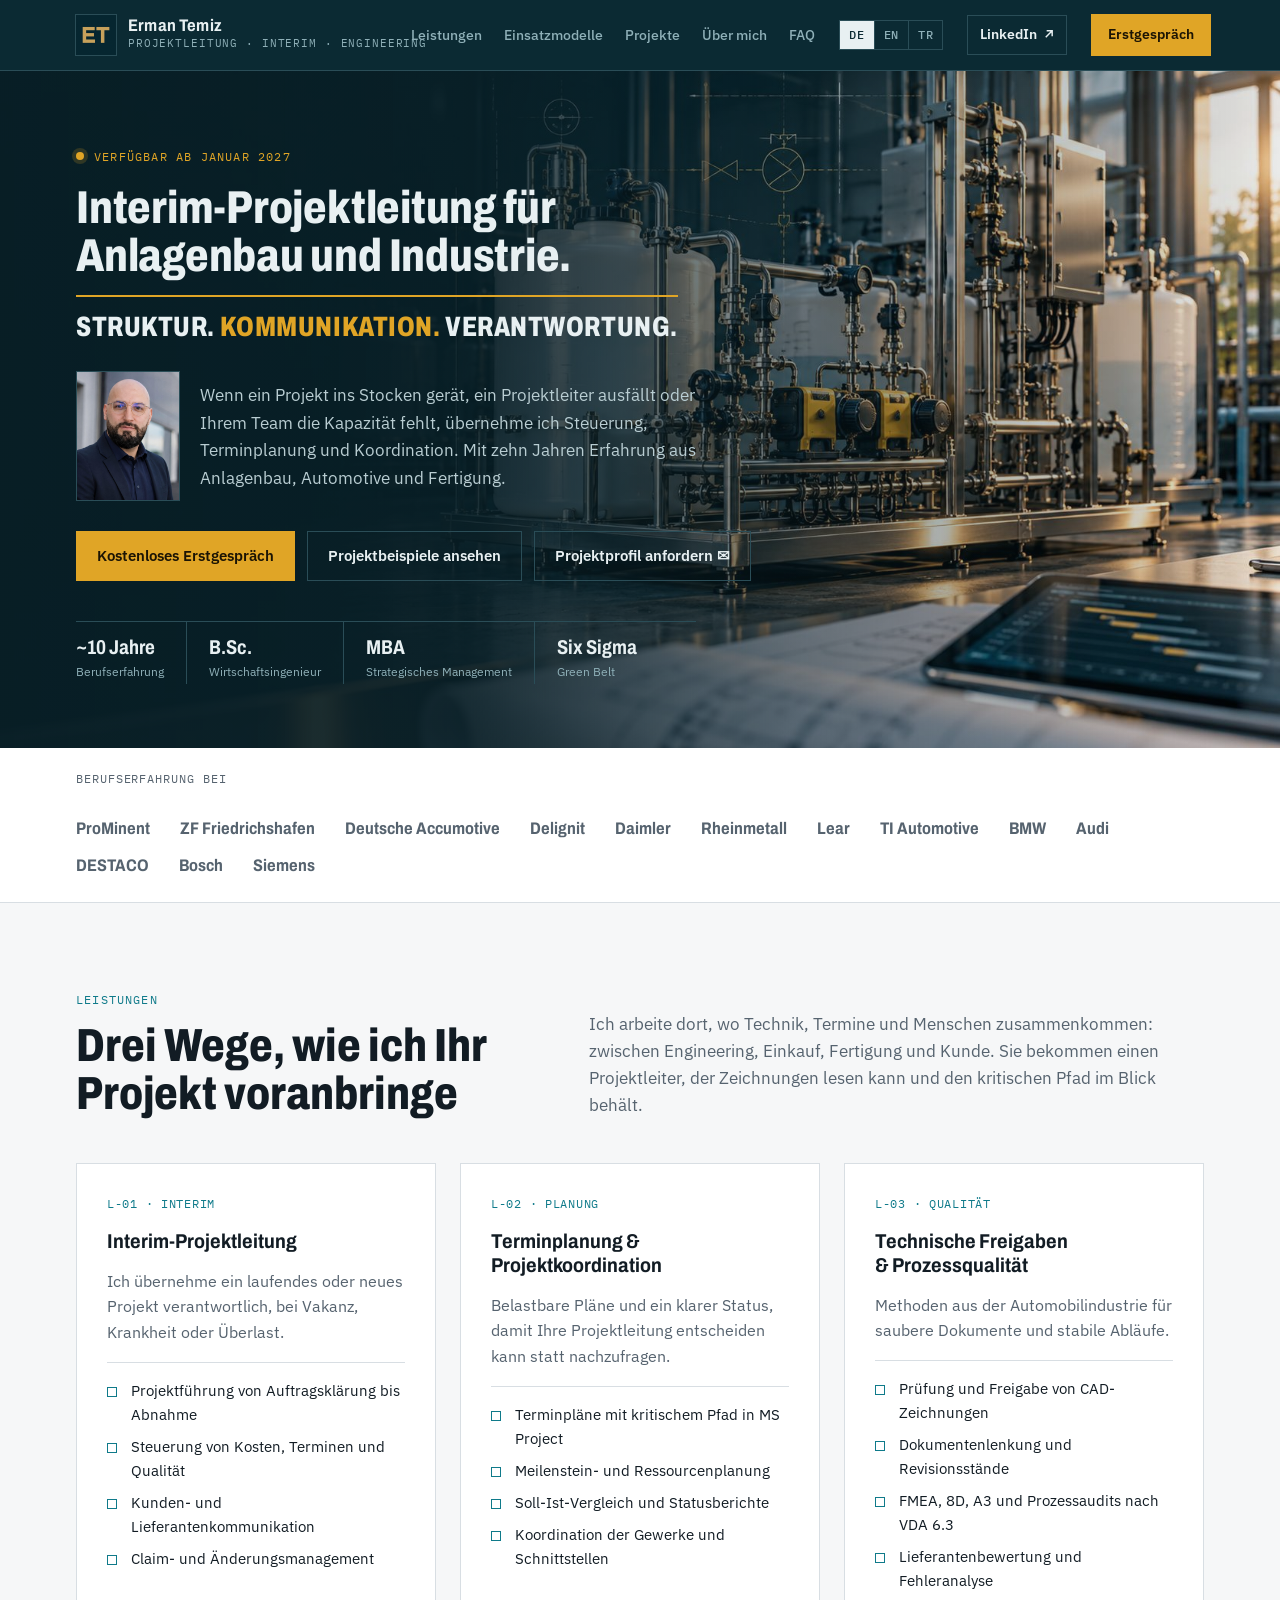
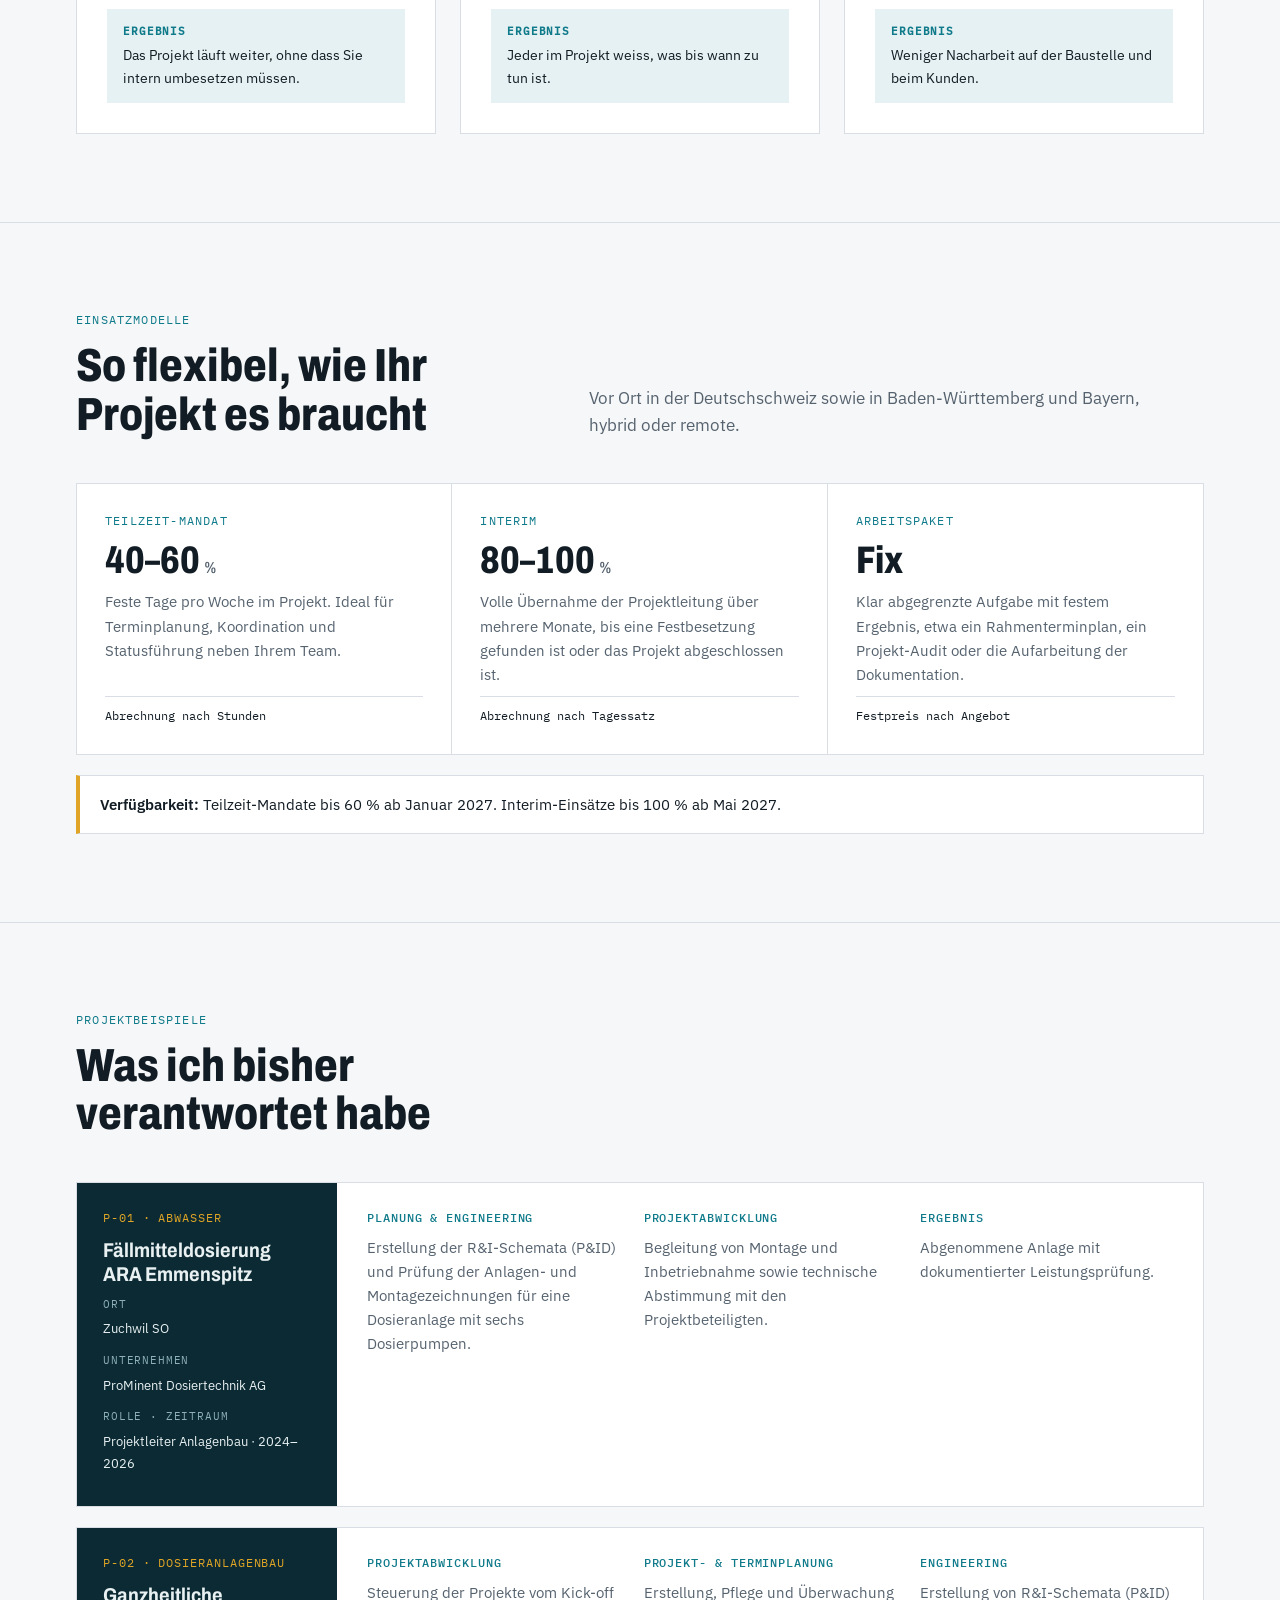
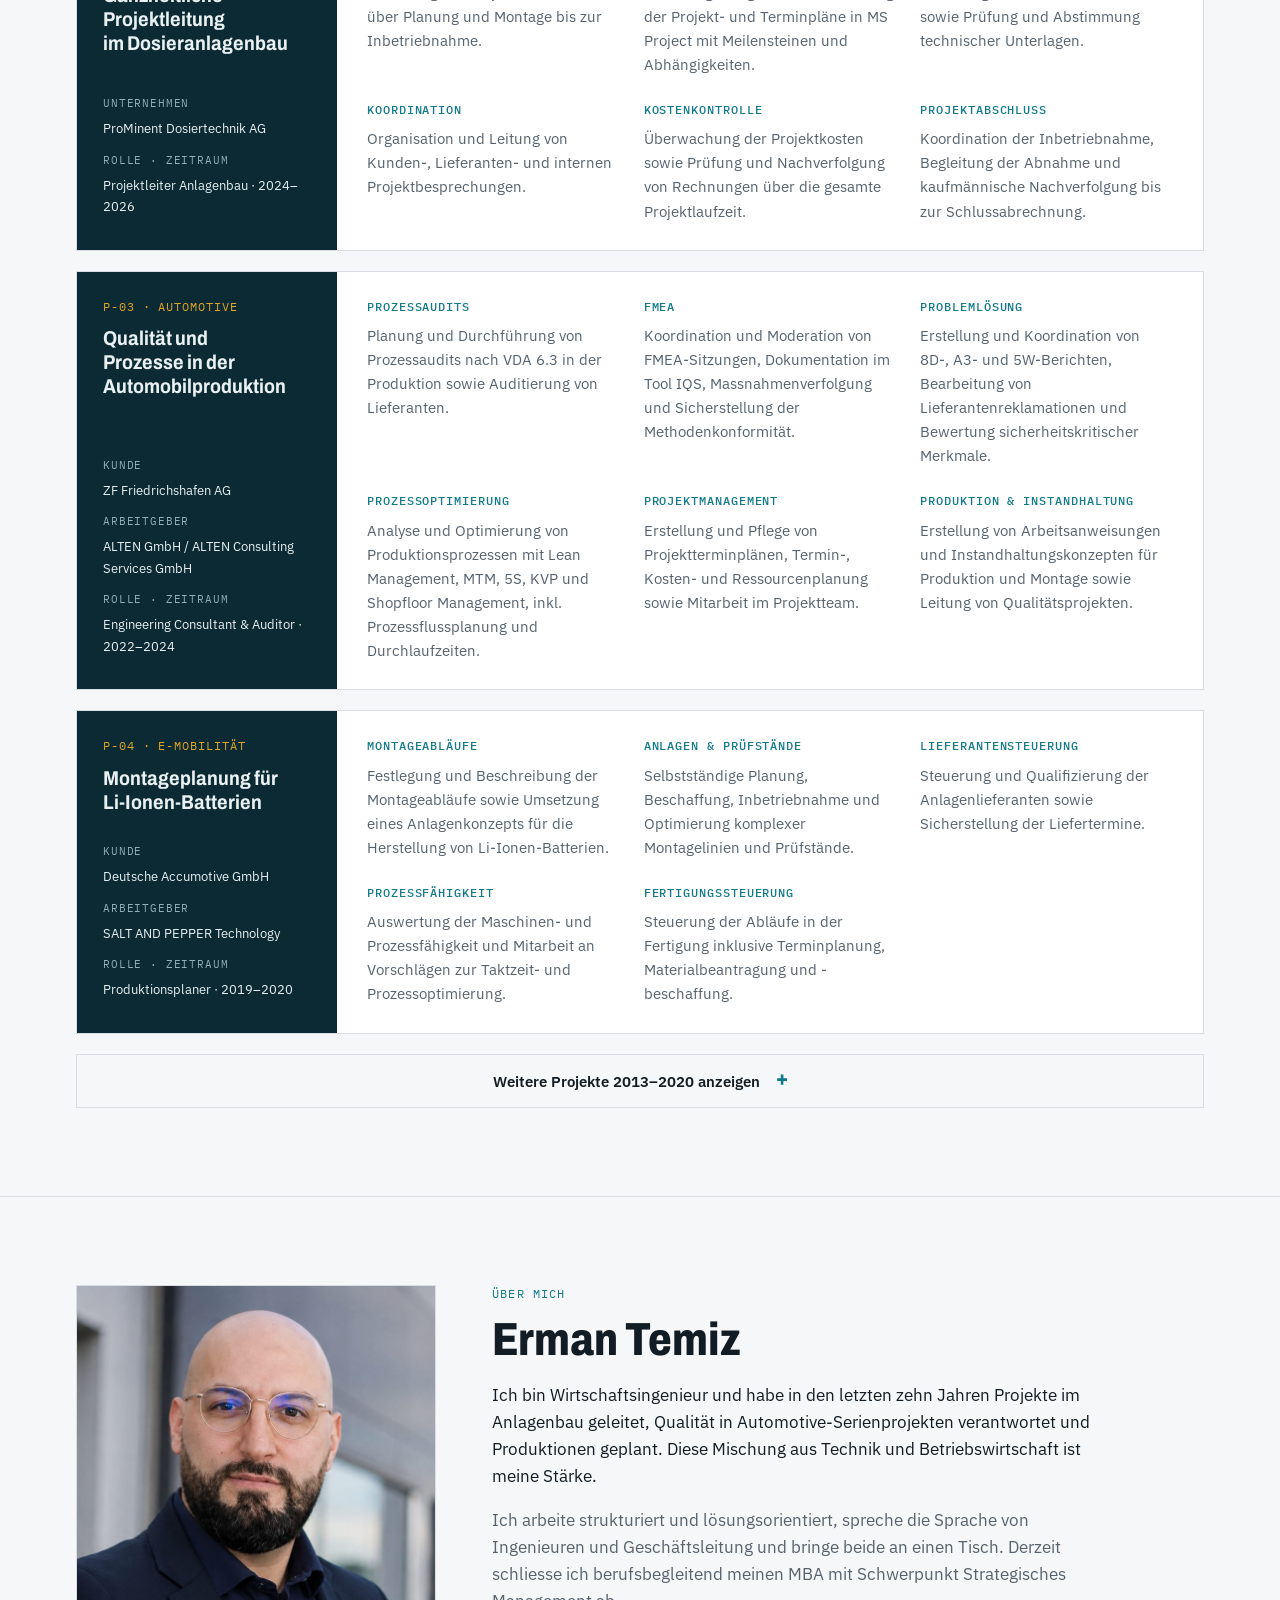
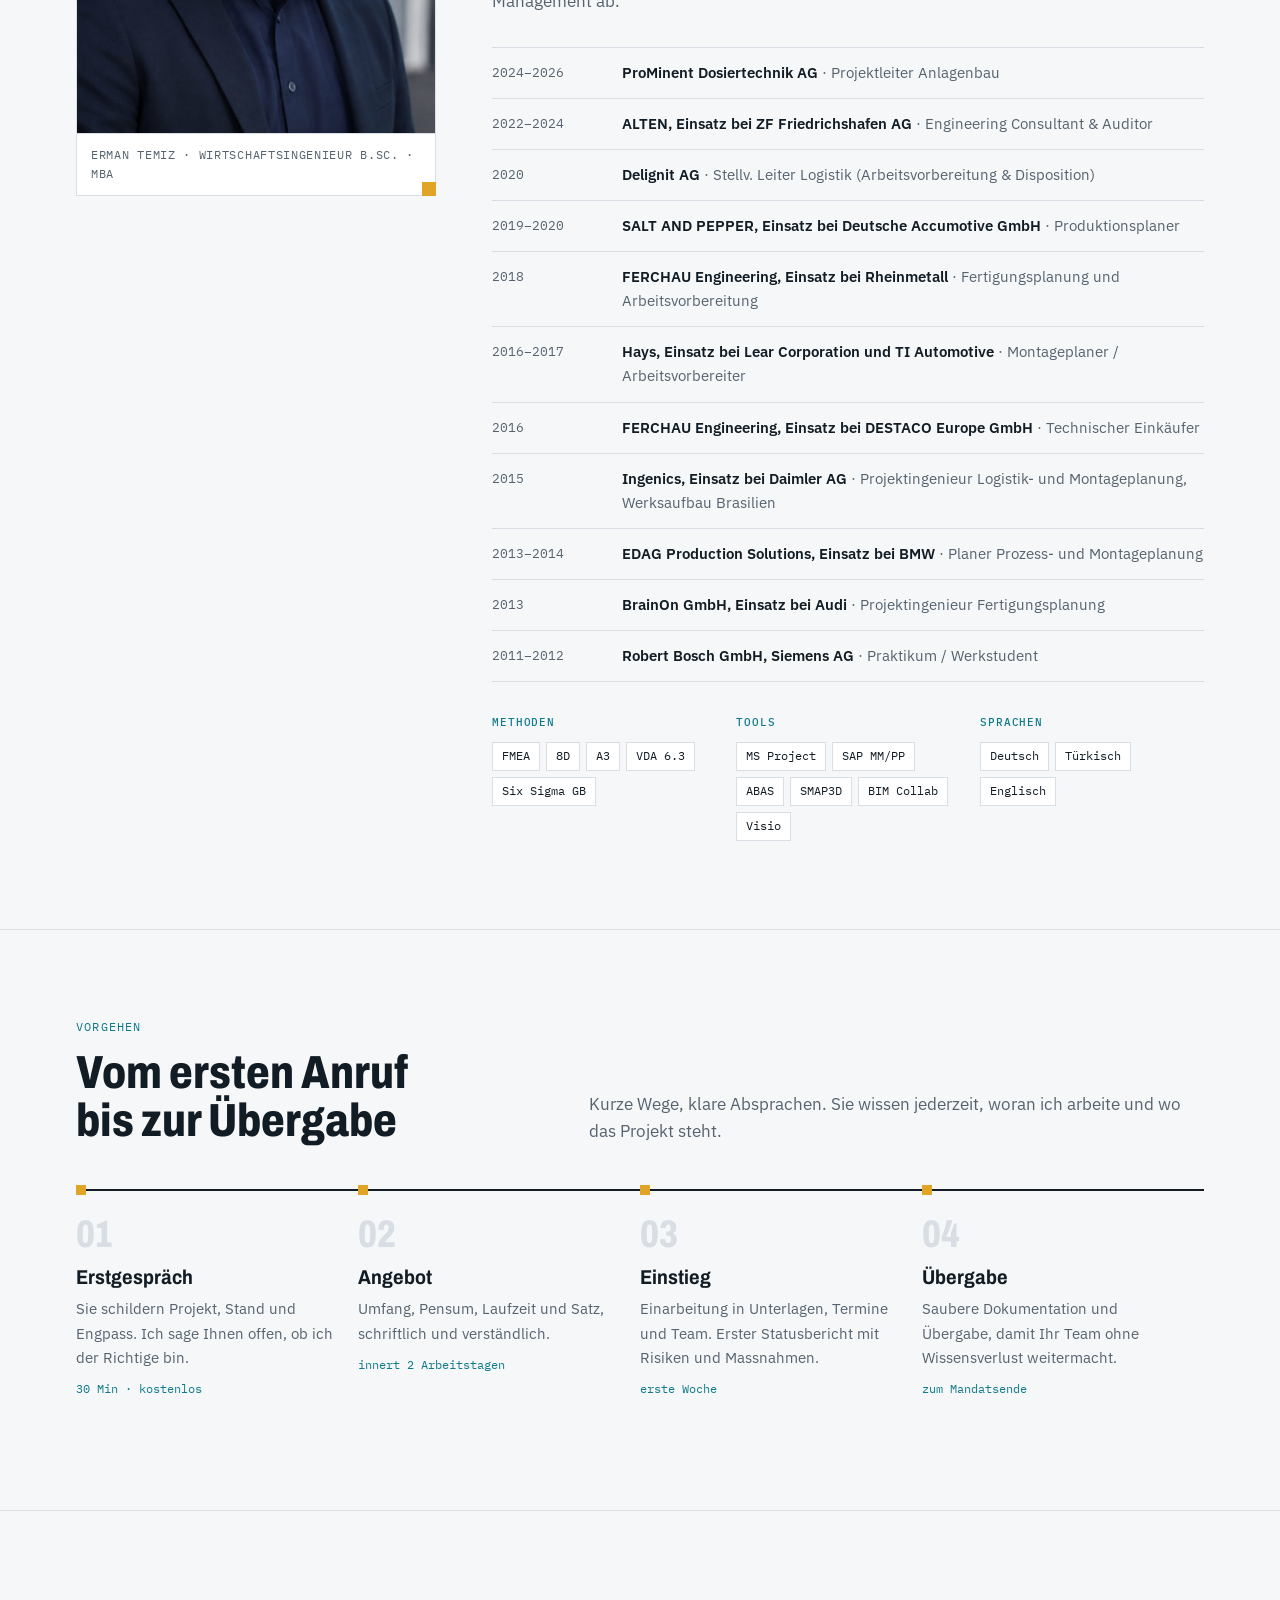
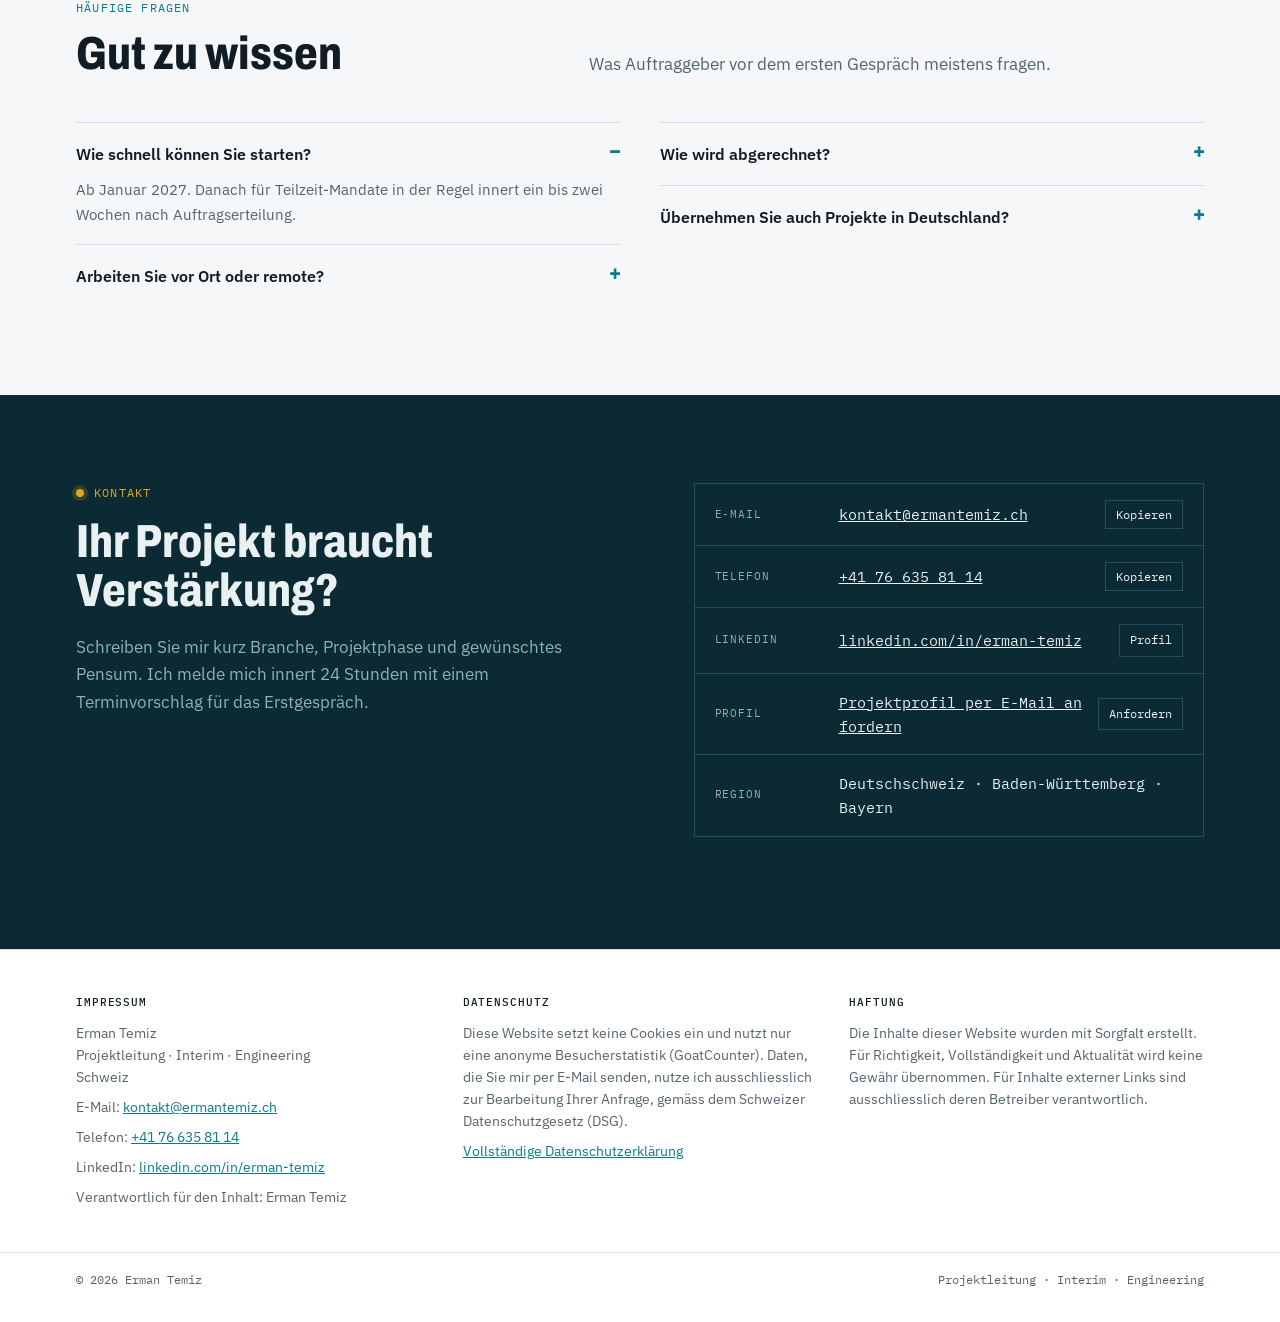
==== index.html @ 0bff88a7 "Projektprofil per E-Mail anfordern statt offenem Download (DE/EN/TR; TR/EN fordern englisches Profil" ====
<!doctype html>
<html lang="de">
<head>
<meta charset="utf-8">
<meta name="viewport" content="width=device-width, initial-scale=1, viewport-fit=cover">
<title>Erman Temiz Projektleitung</title>
<meta name="description" content="Erman Temiz – Interim-Projektleitung, Projektkoordination und Terminplanung für Anlagenbau und Industrie in der Schweiz.">
<meta property="og:type" content="website">
<meta property="og:site_name" content="Erman Temiz">
<meta property="og:locale" content="de_CH">
<meta property="og:url" content="https://ermantemiz.ch/">
<meta property="og:title" content="Erman Temiz – Interim-Projektleitung für Anlagenbau und Industrie">
<meta property="og:description" content="Projektleitung, Terminplanung und Qualität für Anlagenbau und Industrie – in der Deutschschweiz, Baden-Württemberg und Bayern. Struktur. Kommunikation. Verantwortung.">
<meta property="og:image" content="https://ermantemiz.ch/img/og-image.jpg">
<meta property="og:image:width" content="1200">
<meta property="og:image:height" content="627">
<meta property="og:image:alt" content="Erman Temiz – Interim-Projektleitung für Anlagenbau und Industrie">
<meta name="twitter:card" content="summary_large_image">
<link rel="canonical" href="https://ermantemiz.ch/">
<link rel="alternate" hreflang="de" href="https://ermantemiz.ch/">
<link rel="alternate" hreflang="en" href="https://ermantemiz.ch/en/">
<link rel="alternate" hreflang="tr" href="https://ermantemiz.ch/tr/">
<link rel="alternate" hreflang="x-default" href="https://ermantemiz.ch/">
<link rel="icon" href="/favicon.ico" sizes="any">
<link rel="icon" type="image/png" sizes="32x32" href="/favicon-32.png">
<link rel="apple-touch-icon" href="/apple-touch-icon.png">
<link rel="stylesheet" href="fonts/fonts.css">
<style>
/* Layout: engineering consultancy. A deep petrol hero carrying a live P&ID line drawing; below, calm white sections on a strict 12-col grid, hairline rules, mono tag codes as in plant documentation. */
:root{
  --bg:#F6F7F8;
  --surface:#FFFFFF;
  --ink:#121C24;
  --muted:#56636F;
  --line:#D8DEE3;
  --band:#0B2A33;
  --band-ink:#E8F0F2;
  --band-muted:#8FB0B8;
  --band-line:#2A4D57;
  --accent:#0F7A8A;
  --accent-ink:#FFFFFF;
  --signal:#E0A526;
  --soft:#E6F1F3;
  --todo:#B4472E;
  --display:"Archivo","Arial Narrow",Arial,sans-serif;
  --body:"IBM Plex Sans",-apple-system,"Segoe UI",Roboto,sans-serif;
  --mono:"IBM Plex Mono",ui-monospace,Menlo,Consolas,monospace;
}
@media (prefers-color-scheme:dark){:root:not([data-theme="light"]){
  --bg:#0C1418;--surface:#121D22;--ink:#E5ECEF;--muted:#9AAAB2;--line:#26363D;
  --band:#081E25;--band-ink:#E8F0F2;--band-muted:#86A7AF;--band-line:#23444D;
  --accent:#4FB9C8;--accent-ink:#06171C;--signal:#F0B946;--soft:#15292F;--todo:#E9826A;color-scheme:dark}}
:root[data-theme="dark"]{
  --bg:#0C1418;--surface:#121D22;--ink:#E5ECEF;--muted:#9AAAB2;--line:#26363D;
  --band:#081E25;--band-ink:#E8F0F2;--band-muted:#86A7AF;--band-line:#23444D;
  --accent:#4FB9C8;--accent-ink:#06171C;--signal:#F0B946;--soft:#15292F;--todo:#E9826A;color-scheme:dark}

*{box-sizing:border-box}
html,body{margin:0}img{max-width:100%}[hidden]{display:none!important}
html{scroll-behavior:smooth}
@media (prefers-reduced-motion:reduce){html{scroll-behavior:auto}*{animation:none!important;transition:none!important}}
body{background:var(--bg);color:var(--ink);font-family:var(--body);font-size:16px;line-height:1.6}
body::before{content:"";position:fixed;inset:0 0 auto;height:env(safe-area-inset-top,0px);z-index:10;background:var(--band)}
a{color:var(--accent)}
:focus-visible{outline:2px solid var(--signal);outline-offset:3px}
.wrap{max-width:1160px;margin:0 auto;padding-left:max(16px,env(safe-area-inset-left,0px));padding-right:max(16px,env(safe-area-inset-right,0px))}
h1,h2,h3{font-family:var(--display);text-wrap:balance;margin:0}
p{margin:0}
.todo{border-bottom:1px dashed var(--todo);color:var(--todo)}

/* header */
header{position:sticky;top:env(safe-area-inset-top,0px);z-index:20;background:var(--band);color:var(--band-ink);border-bottom:1px solid var(--band-line)}
header .wrap{display:flex;align-items:center;gap:24px;padding-block:14px}
.logo{display:flex;align-items:center;gap:12px;text-decoration:none;color:inherit;margin-right:auto}
.mono-mark{width:40px;height:40px;border:1.5px solid var(--band-ink);display:grid;place-items:center;font-family:var(--display);font-weight:800;font-stretch:75%;font-size:1.05rem;letter-spacing:.02em;position:relative}
.mono-mark::after{content:"";position:absolute;right:-1.5px;bottom:-1.5px;width:10px;height:10px;background:var(--signal)}
.logo-img{width:40px;height:40px;display:block;flex:none;outline:1px solid var(--band-line)}
.logo-text b{display:block;font-family:var(--display);font-weight:700;font-stretch:85%;font-size:1.05rem;letter-spacing:.01em;line-height:1.1}
.logo-text span{display:block;font-family:var(--mono);font-size:.68rem;color:var(--band-muted);letter-spacing:.08em;text-transform:uppercase;white-space:nowrap}
nav{display:flex;gap:22px}
nav a{color:var(--band-muted);text-decoration:none;font-size:.88rem;font-weight:500;white-space:nowrap}
nav a:hover{color:var(--band-ink)}
.btn{display:inline-flex;align-items:center;justify-content:center;gap:8px;padding:12px 20px;font-family:var(--body);font-weight:600;font-size:.94rem;text-decoration:none;border:1px solid transparent;cursor:pointer;transition:background .15s,border-color .15s,color .15s;white-space:nowrap}
.btn-signal{background:var(--signal);color:#1B1404}
.btn-signal:hover{background:var(--band-ink)}
.btn-ghost{border-color:var(--band-line);color:var(--band-ink);background:transparent}
.btn-ghost:hover{border-color:var(--band-ink)}
.btn-dark{background:var(--ink);color:var(--surface)}
.btn-dark:hover{background:var(--accent);color:var(--accent-ink)}
header .btn{padding:9px 16px;font-size:.85rem}
@media (max-width:1240px){nav{display:none}}
@media (max-width:460px){header .btn{display:none}}
.li-link{display:inline-flex;align-items:center;gap:6px;padding:8px 12px;border:1px solid var(--band-line);color:var(--band-ink);text-decoration:none;font-size:.85rem;font-weight:600;white-space:nowrap;transition:border-color .15s}
.li-link:hover{border-color:var(--band-ink)}
.lang{display:flex;border:1px solid var(--band-line)}
.lang a{font-family:var(--mono);font-size:.74rem;font-weight:500;letter-spacing:.06em;padding:8px 9px;color:var(--band-muted);text-decoration:none;line-height:1}
.lang a + a{border-left:1px solid var(--band-line)}
.lang a:hover{color:var(--band-ink)}
.lang a[aria-current="page"]{background:var(--band-ink);color:var(--band)}
@media (max-width:560px){.li-link{display:none}}
@media (max-width:760px){.logo-text span{display:none}}

/* hero */
.hero{background-color:var(--band);background-image:linear-gradient(90deg,rgba(8,30,37,.97) 0%,rgba(8,30,37,.9) 36%,rgba(8,30,37,.45) 62%,rgba(8,30,37,.08) 100%),url(img/hero-anlage.jpg);background-size:cover;background-position:right center;color:var(--band-ink);overflow:hidden}
.hero .wrap{display:block;padding-block:76px 64px}
.hero-text{max-width:620px;min-width:0}
@media (max-width:900px){.hero{background-image:linear-gradient(180deg,rgba(8,30,37,.93) 0%,rgba(8,30,37,.86) 100%),url(img/hero-anlage.jpg);background-position:70% center}.hero .wrap{padding-block:48px}}
.eyebrow{font-family:var(--mono);font-size:.75rem;letter-spacing:.1em;text-transform:uppercase;color:var(--signal);display:flex;align-items:center;gap:10px}
.eyebrow::before{content:"";width:8px;height:8px;background:var(--signal);border-radius:50%;box-shadow:0 0 0 4px rgba(224,165,38,.18)}
.hero h1{font-size:clamp(1.9rem,3.6vw,2.9rem);font-weight:800;font-stretch:80%;line-height:1.05;letter-spacing:-.005em;margin-top:18px}
.slogan{font-family:var(--display);font-weight:800;font-stretch:75%;text-transform:uppercase;font-size:clamp(1.25rem,2.3vw,1.75rem);line-height:1.15;letter-spacing:.02em;color:var(--band-ink);margin-top:14px;padding-top:14px;border-top:2px solid var(--signal);display:inline-block}
.slogan .hl{font-style:normal;color:var(--signal)}
.hero-me{display:flex;gap:20px;align-items:center;margin-top:28px}
.hero-me img{width:104px;height:130px;object-fit:cover;flex:none;border:1px solid var(--band-line);background:var(--band)}
.hero .lead{font-size:1.08rem;color:#B9CDD2;margin:0;max-width:52ch;min-width:0}
@media (max-width:480px){.hero-me{align-items:flex-start;gap:14px}.hero-me img{width:78px;height:98px}.hero .lead{font-size:1rem}}
.hero .cta{display:flex;flex-wrap:wrap;gap:12px;margin-top:30px}
@media (min-width:901px){.hero .cta{width:max-content;max-width:760px}}
.creds{display:grid;grid-template-columns:repeat(4,auto);justify-content:start;gap:0;margin-top:40px;border-top:1px solid var(--band-line)}
.creds div{padding:14px 22px 0 0;margin-right:22px;border-right:1px solid var(--band-line)}
.creds div:last-child{border-right:0;margin-right:0}
.creds b{display:block;font-family:var(--display);font-stretch:80%;font-weight:700;font-size:1.25rem;line-height:1.1}
.creds span{font-size:.78rem;color:var(--band-muted)}
@media (max-width:560px){.creds{grid-template-columns:1fr 1fr}.creds div{border-right:0;margin-right:0}}


/* experience strip */
.strip{background:var(--surface);border-bottom:1px solid var(--line)}
.strip .wrap{display:flex;align-items:center;gap:28px;flex-wrap:wrap;padding-block:22px}
.strip small{font-family:var(--mono);font-size:.72rem;letter-spacing:.08em;text-transform:uppercase;color:var(--muted)}
.strip ul{display:flex;flex-wrap:wrap;gap:10px 30px;list-style:none;margin:0;padding:0}
.strip li{font-family:var(--display);font-weight:700;font-stretch:85%;font-size:1.05rem;color:var(--muted)}

/* sections */
section.blk{padding-block:88px}
section.blk + section.blk{border-top:1px solid var(--line)}
@media (max-width:700px){section.blk{padding-block:56px}}
.sec-head{display:grid;grid-template-columns:1fr 1.3fr;gap:40px;align-items:end;margin-bottom:44px}
.sec-head > *{min-width:0}
@media (max-width:820px){.sec-head{grid-template-columns:1fr;gap:16px}}
.kicker{font-family:var(--mono);font-size:.74rem;letter-spacing:.1em;text-transform:uppercase;color:var(--accent);margin-bottom:12px}
h2{font-size:clamp(1.9rem,3.8vw,2.9rem);font-weight:800;font-stretch:80%;line-height:1.04}
.sec-head p{color:var(--muted);font-size:1.05rem;max-width:60ch}
h3{font-size:1.25rem;font-weight:700;font-stretch:88%;line-height:1.2}

/* services */
.svc-grid{display:grid;grid-template-columns:repeat(3,1fr);gap:24px}
@media (max-width:960px){.svc-grid{grid-template-columns:1fr}}
.svc{background:var(--surface);border:1px solid var(--line);padding:30px;display:flex;flex-direction:column;gap:16px;min-width:0}
.svc .code{font-family:var(--mono);font-size:.75rem;color:var(--accent);letter-spacing:.06em}
.svc p{color:var(--muted)}
.svc ul{margin:0;padding:0;list-style:none;display:grid;gap:8px;border-top:1px solid var(--line);padding-top:16px}
.svc li{display:grid;grid-template-columns:14px 1fr;gap:10px;font-size:.94rem}
.svc li::before{content:"";width:8px;height:8px;border:1.5px solid var(--accent);margin-top:8px}
.svc .out{margin-top:auto;background:var(--soft);padding:14px 16px;font-size:.9rem}
.svc .out b{display:block;font-family:var(--mono);font-size:.7rem;letter-spacing:.08em;text-transform:uppercase;color:var(--accent);margin-bottom:2px}

/* models */
.models{display:grid;grid-template-columns:repeat(3,1fr);border:1px solid var(--line);background:var(--surface)}
@media (max-width:860px){.models{grid-template-columns:1fr}}
.model{padding:28px;border-right:1px solid var(--line);display:flex;flex-direction:column;gap:10px;min-width:0}
.model:last-child{border-right:0}
@media (max-width:860px){.model{border-right:0;border-bottom:1px solid var(--line)}.model:last-child{border-bottom:0}}
.model .pens{font-family:var(--display);font-stretch:78%;font-weight:800;font-size:2.4rem;line-height:1;font-variant-numeric:tabular-nums}
.model .pens small{font-size:1rem;font-weight:600;color:var(--muted);margin-left:4px}
.model p{color:var(--muted);font-size:.95rem}
.model .meta{font-family:var(--mono);font-size:.74rem;color:var(--ink);border-top:1px solid var(--line);padding-top:10px;margin-top:auto}
.avail-note{margin-top:20px;display:flex;gap:14px;align-items:flex-start;background:var(--surface);border:1px solid var(--line);border-left:4px solid var(--signal);padding:16px 20px}
.avail-note p{font-size:.95rem}

/* cases */
.cases{display:grid;gap:20px}
.case{display:grid;grid-template-columns:260px 1fr;background:var(--surface);border:1px solid var(--line)}
.case > *{min-width:0}
@media (max-width:820px){.case{grid-template-columns:1fr}}
.case-side{background:var(--band);color:var(--band-ink);padding:26px;display:flex;flex-direction:column;gap:10px}
.case-side .code{font-family:var(--mono);font-size:.72rem;color:var(--signal);letter-spacing:.08em}
.case-side h3{color:var(--band-ink)}
.case-side dl{margin:auto 0 0;display:grid;gap:6px;font-size:.84rem}
.case-side dt{font-family:var(--mono);font-size:.66rem;letter-spacing:.08em;text-transform:uppercase;color:var(--band-muted)}
.case-side dd{margin:0 0 6px}
.case-body{padding:26px 30px;display:grid;grid-template-columns:repeat(2,1fr);gap:24px}
.case-body.case-3{grid-template-columns:repeat(3,1fr)}
@media (max-width:820px){.case-body,.case-body.case-3{grid-template-columns:1fr}}
.case-body h4{font-family:var(--mono);font-size:.72rem;letter-spacing:.08em;text-transform:uppercase;color:var(--accent);margin:0 0 8px;font-weight:500}
.case-body p{font-size:.94rem;color:var(--muted)}

/* about */
.about{display:grid;grid-template-columns:360px 1fr;gap:56px;align-items:start}
.about > *{min-width:0}
@media (max-width:900px){.about{grid-template-columns:1fr;gap:32px}}
.portrait{margin:0;max-width:100%;position:relative;border:1px solid var(--line);background:var(--surface)}
.portrait img{display:block;width:100%;height:auto;aspect-ratio:4/5;object-fit:cover}
.portrait::after{content:"";position:absolute;right:-1px;bottom:-1px;width:14px;height:14px;background:var(--signal)}
.portrait figcaption{font-family:var(--mono);font-size:.72rem;letter-spacing:.06em;text-transform:uppercase;color:var(--muted);padding:12px 14px;border-top:1px solid var(--line)}
.about-text p{font-size:1.06rem;max-width:62ch}
.about-text p + p{margin-top:16px}
.about-text .muted{color:var(--muted)}
.cv{margin-top:32px;border-top:1px solid var(--line)}
.cv-row{display:grid;grid-template-columns:110px 1fr;gap:20px;padding-block:13px;border-bottom:1px solid var(--line);font-size:.94rem}
.cv-row > *{min-width:0}
.cv-row time{font-family:var(--mono);font-size:.8rem;color:var(--muted);font-variant-numeric:tabular-nums;padding-top:2px}
.cv-row b{font-weight:600}
.cv-row span{color:var(--muted)}
.skills{display:grid;grid-template-columns:repeat(3,1fr);gap:20px;margin-top:32px}
@media (max-width:640px){.skills{grid-template-columns:1fr}}
.skills h4{font-family:var(--mono);font-size:.7rem;letter-spacing:.08em;text-transform:uppercase;color:var(--accent);margin:0 0 10px;font-weight:500}
.chips{display:flex;flex-wrap:wrap;gap:6px}
.chip{font-family:var(--mono);font-size:.74rem;padding:4px 9px;border:1px solid var(--line);background:var(--surface)}

/* process */
.steps{display:grid;grid-template-columns:repeat(4,1fr);gap:0;list-style:none;margin:0;padding:0;counter-reset:s}
@media (max-width:900px){.steps{grid-template-columns:1fr 1fr}}
@media (max-width:520px){.steps{grid-template-columns:1fr}}
.steps li{counter-increment:s;padding:24px 24px 24px 0;border-top:2px solid var(--ink);position:relative;min-width:0}
.steps li::before{content:counter(s,decimal-leading-zero);font-family:var(--display);font-stretch:75%;font-weight:800;font-size:2.4rem;color:var(--line);line-height:1;display:block;margin-bottom:12px}
.steps li::after{content:"";position:absolute;top:-6px;left:0;width:10px;height:10px;background:var(--signal)}
.steps p{color:var(--muted);font-size:.94rem;margin-top:8px}
.steps .dur{font-family:var(--mono);font-size:.72rem;color:var(--accent);margin-top:10px;display:block}

/* faq */
.faq{display:grid;grid-template-columns:1fr 1fr;gap:0 40px}
@media (max-width:820px){.faq{grid-template-columns:1fr}}
details{border-top:1px solid var(--line);padding-block:18px}
summary{cursor:pointer;font-weight:600;font-size:1.02rem;list-style:none;display:flex;justify-content:space-between;gap:16px}
summary::-webkit-details-marker{display:none}
summary::after{content:"+";font-family:var(--mono);color:var(--accent);font-size:1.2rem;line-height:1}
details[open] summary::after{content:"–"}
details p{color:var(--muted);margin-top:10px;font-size:.95rem;max-width:60ch}
.more{border-top:0;padding-block:0;margin-top:20px}
.more>summary{justify-content:center;border:1px solid var(--line);padding:14px 20px;font-size:.95rem}
.more>summary:hover{border-color:var(--accent)}
.more>.cases{margin-top:20px}

/* contact */
.contact{background:var(--band);color:var(--band-ink)}
.contact .wrap{display:grid;grid-template-columns:1.1fr 1fr;gap:56px;padding-block:88px}
.contact .wrap > *{min-width:0}
@media (max-width:860px){.contact .wrap{grid-template-columns:1fr;padding-block:56px;gap:36px}}
.contact h2{color:var(--band-ink)}
.contact .lead{color:var(--band-muted);font-size:1.08rem;margin-top:18px;max-width:52ch}
.ccard{border:1px solid var(--band-line);display:grid}
.crow{display:grid;grid-template-columns:110px 1fr auto;gap:14px;align-items:center;padding:16px 20px;border-bottom:1px solid var(--band-line)}
.crow:last-child{border-bottom:0}
.crow > *{min-width:0}
.crow .k{font-family:var(--mono);font-size:.7rem;letter-spacing:.08em;text-transform:uppercase;color:var(--band-muted)}
.crow .v{font-family:var(--mono);font-size:.95rem;word-break:break-all}
.crow .v a{color:var(--band-ink)}
.crow .todo{color:var(--signal);border-color:var(--signal)}
.copy{background:transparent;border:1px solid var(--band-line);color:var(--band-ink);font-family:var(--mono);font-size:.72rem;padding:6px 10px;cursor:pointer}
.copy:hover{border-color:var(--band-ink)}
@media (max-width:480px){.crow{grid-template-columns:1fr auto}.crow .k{grid-column:1/-1}}
.copy-note{font-family:var(--mono);font-size:.75rem;color:var(--signal);min-height:1.2em;margin-top:10px}

/* footer / legal */
footer{background:var(--surface);border-top:1px solid var(--line)}
.legal{display:grid;grid-template-columns:repeat(3,1fr);gap:32px;padding-block:44px;font-size:.86rem;color:var(--muted)}
.legal > *{min-width:0}
@media (max-width:820px){.legal{grid-template-columns:1fr}}
.legal h4{font-family:var(--mono);font-size:.7rem;letter-spacing:.08em;text-transform:uppercase;color:var(--ink);margin:0 0 10px;font-weight:500}
.legal p + p{margin-top:8px}
.foot-bar{border-top:1px solid var(--line)}
.foot-bar .wrap{display:flex;justify-content:space-between;flex-wrap:wrap;gap:10px;padding-block:18px 32px;font-family:var(--mono);font-size:.72rem;color:var(--muted)}
</style>
</head>
<body>

<header>
  <div class="wrap">
    <a class="logo" href="#start" aria-label="Erman Temiz, zum Seitenanfang">
      <img class="logo-img" src="img/logo-et-160.png" width="40" height="40" alt="">
      <span class="logo-text"><b>Erman Temiz</b><span>Projektleitung · Interim · Engineering</span></span>
    </a>
    <nav aria-label="Hauptnavigation">
      <a href="#leistungen">Leistungen</a>
      <a href="#einsatz">Einsatzmodelle</a>
      <a href="#projekte">Projekte</a>
      <a href="#ueber-mich">Über mich</a>
      <a href="#faq">FAQ</a>
    </nav>
    <div class="lang" role="group" aria-label="Sprache"><a href="https://ermantemiz.ch/" lang="de" hreflang="de" aria-current="page">DE</a><a href="https://ermantemiz.ch/en/" lang="en" hreflang="en">EN</a><a href="https://ermantemiz.ch/tr/" lang="tr" hreflang="tr">TR</a></div>
    <a class="li-link" href="https://www.linkedin.com/in/erman-temiz/" target="_blank" rel="noopener" aria-label="LinkedIn-Profil von Erman Temiz (öffnet in neuem Tab)">LinkedIn<svg viewBox="0 0 12 12" width="11" height="11" aria-hidden="true"><path d="M4 2h6v6M10 2 3 9" fill="none" stroke="currentColor" stroke-width="1.6"/></svg></a>
    <a class="btn btn-signal" href="#kontakt">Erstgespräch</a>
  </div>
</header>

<main>
  <section class="hero" id="start">
    <div class="wrap">
      <div class="hero-text">
        <div class="eyebrow">Verfügbar ab Januar 2027</div>
        <h1>Interim-Projektleitung für Anlagenbau und Industrie.</h1>
        <p class="slogan">Struktur. <em class="hl">Kommunikation.</em> Verantwortung.</p>
        <div class="hero-me">
          <img src="img/erman-temiz.jpg" width="104" height="130" alt="Porträt von Erman Temiz">
          <p class="lead">Wenn ein Projekt ins Stocken gerät, ein Projektleiter ausfällt oder Ihrem Team die Kapazität fehlt, übernehme ich Steuerung, Terminplanung und Koordination. Mit zehn Jahren Erfahrung aus Anlagenbau, Automotive und Fertigung.</p>
        </div>
        <div class="cta">
          <a class="btn btn-signal" href="#kontakt">Kostenloses Erstgespräch</a>
          <a class="btn btn-ghost" href="#projekte">Projektbeispiele ansehen</a>
          <a class="btn btn-ghost" href="mailto:kontakt@ermantemiz.ch?subject=Anfrage%20Projektprofil%20%E2%80%93%20Erman%20Temiz&amp;body=Guten%20Tag%20Herr%20Temiz%0A%0Abitte%20senden%20Sie%20mir%20Ihr%20Projektprofil%20%28PDF%29.%0A%0AFirma%3A%0AName%3A%0AAnlass%20/%20Projekt%3A%0A%0AFreundliche%20Gr%C3%BCsse%0A" data-goatcounter-click="projektprofil-anfrage-hero">Projektprofil anfordern ✉</a>
        </div>
        <div class="creds">
          <div><b>~10 Jahre</b><span>Berufserfahrung</span></div>
          <div><b>B.Sc.</b><span>Wirtschaftsingenieur</span></div>
          <div><b>MBA</b><span>Strategisches Management</span></div>
          <div><b>Six Sigma</b><span>Green Belt</span></div>
        </div>
      </div>
    </div>
  </section>

  <div class="strip">
    <div class="wrap">
      <small>Berufserfahrung bei</small>
      <ul>
        <li>ProMinent</li><li>ZF Friedrichshafen</li><li>Deutsche Accumotive</li><li>Delignit</li><li>Daimler</li><li>Rheinmetall</li><li>Lear</li><li>TI Automotive</li><li>BMW</li><li>Audi</li><li>DESTACO</li><li>Bosch</li><li>Siemens</li>
      </ul>
    </div>
  </div>

  <section class="blk" id="leistungen">
    <div class="wrap">
      <div class="sec-head">
        <div><div class="kicker">Leistungen</div><h2>Drei Wege, wie ich Ihr Projekt voranbringe</h2></div>
        <p>Ich arbeite dort, wo Technik, Termine und Menschen zusammenkommen: zwischen Engineering, Einkauf, Fertigung und Kunde. Sie bekommen einen Projektleiter, der Zeichnungen lesen kann und den kritischen Pfad im Blick behält.</p>
      </div>
      <div class="svc-grid">
        <article class="svc">
          <span class="code">L-01 · INTERIM</span>
          <h3>Interim-Projektleitung</h3>
          <p>Ich übernehme ein laufendes oder neues Projekt verantwortlich, bei Vakanz, Krankheit oder Überlast.</p>
          <ul>
            <li>Projektführung von Auftragsklärung bis Abnahme</li>
            <li>Steuerung von Kosten, Terminen und Qualität</li>
            <li>Kunden- und Lieferantenkommunikation</li>
            <li>Claim- und Änderungsmanagement</li>
          </ul>
          <div class="out"><b>Ergebnis</b>Das Projekt läuft weiter, ohne dass Sie intern umbesetzen müssen.</div>
        </article>
        <article class="svc">
          <span class="code">L-02 · PLANUNG</span>
          <h3>Terminplanung &amp; Projektkoordination</h3>
          <p>Belastbare Pläne und ein klarer Status, damit Ihre Projektleitung entscheiden kann statt nachzufragen.</p>
          <ul>
            <li>Terminpläne mit kritischem Pfad in MS Project</li>
            <li>Meilenstein- und Ressourcenplanung</li>
            <li>Soll-Ist-Vergleich und Statusberichte</li>
            <li>Koordination der Gewerke und Schnittstellen</li>
          </ul>
          <div class="out"><b>Ergebnis</b>Jeder im Projekt weiss, was bis wann zu tun ist.</div>
        </article>
        <article class="svc">
          <span class="code">L-03 · QUALITÄT</span>
          <h3>Technische Freigaben &amp; Prozessqualität</h3>
          <p>Methoden aus der Automobilindustrie für saubere Dokumente und stabile Abläufe.</p>
          <ul>
            <li>Prüfung und Freigabe von CAD-Zeichnungen</li>
            <li>Dokumentenlenkung und Revisionsstände</li>
            <li>FMEA, 8D, A3 und Prozessaudits nach VDA 6.3</li>
            <li>Lieferantenbewertung und Fehleranalyse</li>
          </ul>
          <div class="out"><b>Ergebnis</b>Weniger Nacharbeit auf der Baustelle und beim Kunden.</div>
        </article>
      </div>
    </div>
  </section>

  <section class="blk" id="einsatz">
    <div class="wrap">
      <div class="sec-head">
        <div><div class="kicker">Einsatzmodelle</div><h2>So flexibel, wie Ihr Projekt es braucht</h2></div>
        <p>Vor Ort in der Deutschschweiz sowie in Baden-Württemberg und Bayern, hybrid oder remote.</p>
      </div>
      <div class="models">
        <div class="model">
          <span class="kicker" style="margin:0">Teilzeit-Mandat</span>
          <div class="pens">40–60<small>%</small></div>
          <p>Feste Tage pro Woche im Projekt. Ideal für Terminplanung, Koordination und Statusführung neben Ihrem Team.</p>
          <div class="meta">Abrechnung nach Stunden</div>
        </div>
        <div class="model">
          <span class="kicker" style="margin:0">Interim</span>
          <div class="pens">80–100<small>%</small></div>
          <p>Volle Übernahme der Projektleitung über mehrere Monate, bis eine Festbesetzung gefunden ist oder das Projekt abgeschlossen ist.</p>
          <div class="meta">Abrechnung nach Tagessatz</div>
        </div>
        <div class="model">
          <span class="kicker" style="margin:0">Arbeitspaket</span>
          <div class="pens">Fix</div>
          <p>Klar abgegrenzte Aufgabe mit festem Ergebnis, etwa ein Rahmenterminplan, ein Projekt-Audit oder die Aufarbeitung der Dokumentation.</p>
          <div class="meta">Festpreis nach Angebot</div>
        </div>
      </div>
      <div class="avail-note">
        <p><b>Verfügbarkeit:</b> Teilzeit-Mandate bis 60 % ab Januar 2027. Interim-Einsätze bis 100 % ab Mai 2027.</p>
      </div>
    </div>
  </section>

  <section class="blk" id="projekte">
    <div class="wrap">
      <div class="sec-head">
        <div><div class="kicker">Projektbeispiele</div><h2>Was ich bisher verantwortet habe</h2></div>
      </div>
      <div class="cases">
        <article class="case">
          <div class="case-side">
            <span class="code">P-01 · ABWASSER</span>
            <h3>Fällmitteldosierung ARA Emmenspitz</h3>
            <dl>
              <dt>Ort</dt><dd>Zuchwil SO</dd>
              <dt>Unternehmen</dt><dd>ProMinent Dosiertechnik AG</dd>
              <dt>Rolle · Zeitraum</dt><dd>Projektleiter Anlagenbau · 2024–2026</dd>
            </dl>
          </div>
          <div class="case-body case-3">
            <div><h4>Planung &amp; Engineering</h4><p>Erstellung der R&amp;I-Schemata (P&amp;ID) und Prüfung der Anlagen- und Montagezeichnungen für eine Dosieranlage mit sechs Dosierpumpen.</p></div>
            <div><h4>Projektabwicklung</h4><p>Begleitung von Montage und Inbetriebnahme sowie technische Abstimmung mit den Projektbeteiligten.</p></div>
            <div><h4>Ergebnis</h4><p>Abgenommene Anlage mit dokumentierter Leistungsprüfung.</p></div>
          </div>
        </article>
        <article class="case">
          <div class="case-side">
            <span class="code">P-02 · DOSIERANLAGENBAU</span>
            <h3>Ganzheitliche Projektleitung im Dosieranlagenbau</h3>
            <dl>
              <dt>Unternehmen</dt><dd>ProMinent Dosiertechnik AG</dd>
              <dt>Rolle · Zeitraum</dt><dd>Projektleiter Anlagenbau · 2024–2026</dd>
            </dl>
          </div>
          <div class="case-body case-3">
            <div><h4>Projektabwicklung</h4><p>Steuerung der Projekte vom Kick-off über Planung und Montage bis zur Inbetriebnahme.</p></div>
            <div><h4>Projekt- &amp; Terminplanung</h4><p>Erstellung, Pflege und Überwachung der Projekt- und Terminpläne in MS Project mit Meilensteinen und Abhängigkeiten.</p></div>
            <div><h4>Engineering</h4><p>Erstellung von R&amp;I-Schemata (P&amp;ID) sowie Prüfung und Abstimmung technischer Unterlagen.</p></div>
            <div><h4>Koordination</h4><p>Organisation und Leitung von Kunden-, Lieferanten- und internen Projektbesprechungen.</p></div>
            <div><h4>Kostenkontrolle</h4><p>Überwachung der Projektkosten sowie Prüfung und Nachverfolgung von Rechnungen über die gesamte Projektlaufzeit.</p></div>
            <div><h4>Projektabschluss</h4><p>Koordination der Inbetriebnahme, Begleitung der Abnahme und kaufmännische Nachverfolgung bis zur Schlussabrechnung.</p></div>
          </div>
        </article>
        <article class="case">
          <div class="case-side">
            <span class="code">P-03 · AUTOMOTIVE</span>
            <h3>Qualität und Prozesse in der Automobilproduktion</h3>
            <dl>
              <dt>Kunde</dt><dd>ZF Friedrichshafen AG</dd>
              <dt>Arbeitgeber</dt><dd>ALTEN GmbH / ALTEN Consulting Services GmbH</dd>
              <dt>Rolle · Zeitraum</dt><dd>Engineering Consultant &amp; Auditor · 2022–2024</dd>
            </dl>
          </div>
          <div class="case-body case-3">
            <div><h4>Prozessaudits</h4><p>Planung und Durchführung von Prozessaudits nach VDA 6.3 in der Produktion sowie Auditierung von Lieferanten.</p></div>
            <div><h4>FMEA</h4><p>Koordination und Moderation von FMEA-Sitzungen, Dokumentation im Tool IQS, Massnahmenverfolgung und Sicherstellung der Methodenkonformität.</p></div>
            <div><h4>Problemlösung</h4><p>Erstellung und Koordination von 8D-, A3- und 5W-Berichten, Bearbeitung von Lieferantenreklamationen und Bewertung sicherheitskritischer Merkmale.</p></div>
            <div><h4>Prozessoptimierung</h4><p>Analyse und Optimierung von Produktionsprozessen mit Lean Management, MTM, 5S, KVP und Shopfloor Management, inkl. Prozessflussplanung und Durchlaufzeiten.</p></div>
            <div><h4>Projektmanagement</h4><p>Erstellung und Pflege von Projektterminplänen, Termin-, Kosten- und Ressourcenplanung sowie Mitarbeit im Projektteam.</p></div>
            <div><h4>Produktion &amp; Instandhaltung</h4><p>Erstellung von Arbeitsanweisungen und Instandhaltungskonzepten für Produktion und Montage sowie Leitung von Qualitätsprojekten.</p></div>
          </div>
        </article>
        <article class="case">
          <div class="case-side">
            <span class="code">P-04 · E-MOBILITÄT</span>
            <h3>Montageplanung für Li-Ionen-Batterien</h3>
            <dl>
              <dt>Kunde</dt><dd>Deutsche Accumotive GmbH</dd>
              <dt>Arbeitgeber</dt><dd>SALT AND PEPPER Technology</dd>
              <dt>Rolle · Zeitraum</dt><dd>Produktionsplaner · 2019–2020</dd>
            </dl>
          </div>
          <div class="case-body case-3">
            <div><h4>Montageabläufe</h4><p>Festlegung und Beschreibung der Montageabläufe sowie Umsetzung eines Anlagenkonzepts für die Herstellung von Li-Ionen-Batterien.</p></div>
            <div><h4>Anlagen &amp; Prüfstände</h4><p>Selbstständige Planung, Beschaffung, Inbetriebnahme und Optimierung komplexer Montagelinien und Prüfstände.</p></div>
            <div><h4>Lieferantensteuerung</h4><p>Steuerung und Qualifizierung der Anlagenlieferanten sowie Sicherstellung der Liefertermine.</p></div>
            <div><h4>Prozessfähigkeit</h4><p>Auswertung der Maschinen- und Prozessfähigkeit und Mitarbeit an Vorschlägen zur Taktzeit- und Prozessoptimierung.</p></div>
            <div><h4>Fertigungssteuerung</h4><p>Steuerung der Abläufe in der Fertigung inklusive Terminplanung, Materialbeantragung und -beschaffung.</p></div>
          </div>
        </article>
      </div>
      <details class="more">
        <summary>Weitere Projekte 2013–2020 anzeigen</summary>
        <div class="cases">
        <article class="case">
          <div class="case-side">
            <span class="code">P-05 · LOGISTIK</span>
            <h3>Arbeitsvorbereitung und Logistik in der Serienfertigung</h3>
            <dl>
              <dt>Unternehmen</dt><dd>Delignit AG</dd>
              <dt>Rolle · Zeitraum</dt><dd>Stellv. Leiter Logistik · 2020</dd>
            </dl>
          </div>
          <div class="case-body case-3">
            <div><h4>Auftragssteuerung</h4><p>Planung, Steuerung und Durchführung von Aufträgen der Halbfertig- und Fertigteilbearbeitung unter Berücksichtigung von Kosten, Kapazität und Terminen.</p></div>
            <div><h4>Kapazität &amp; Kalkulation</h4><p>Prüfung der technischen Machbarkeit, Kapazitätsplanung und technische Kalkulation sowie Pflege von Stücklisten und Stammdaten.</p></div>
            <div><h4>Disposition &amp; Lieferung</h4><p>Disposition von Vormaterial, Bestandskontrolle und Verantwortung für termingerechte Lieferungen in Abstimmung mit Fertigung, Vertrieb, Qualität und Einkauf.</p></div>
          </div>
        </article>
        <article class="case">
          <div class="case-side">
            <span class="code">P-06 · FERTIGUNGSPLANUNG</span>
            <h3>Fertigungs- und Flächenplanung mit Prüfständen</h3>
            <dl>
              <dt>Kunde</dt><dd>Rheinmetall</dd>
              <dt>Arbeitgeber</dt><dd>FERCHAU Engineering GmbH</dd>
              <dt>Rolle · Zeitraum</dt><dd>Fertigungsplanung &amp; Arbeitsvorbereitung · 2018</dd>
            </dl>
          </div>
          <div class="case-body case-3">
            <div><h4>Flächen &amp; Infrastruktur</h4><p>Auslegung temporärer Werkstatt-, Kalibrier- und Messflächen sowie der Medienversorgung für drei Starter-/Generator-Prüfstände.</p></div>
            <div><h4>Kosten &amp; Verlagerung</h4><p>Planung einer Produktionsverlagerung sowie Kostenabschätzung für Fertigungsumzüge, Sanierung und Lärmschutzkabine.</p></div>
            <div><h4>Arbeitsplanung</h4><p>Arbeitspläne, Fertigungsstücklisten und Arbeitsunterlagen, Ermittlung von Takt-, Durchlauf- und Vorgangszeiten sowie Serieneinführung von Neuprojekten.</p></div>
          </div>
        </article>
        <article class="case">
          <div class="case-side">
            <span class="code">P-07 · AUTOMOTIVE</span>
            <h3>Montageplanung bei Automobilzulieferern</h3>
            <dl>
              <dt>Kunde</dt><dd>Lear Corporation, TI Automotive</dd>
              <dt>Arbeitgeber</dt><dd>Hays Professional Solutions GmbH</dd>
              <dt>Rolle · Zeitraum</dt><dd>Montageplaner / Arbeitsvorbereiter · 2016–2017</dd>
            </dl>
          </div>
          <div class="case-body case-3">
            <div><h4>Prozesse &amp; Anlagen</h4><p>Auslegung und Optimierung von Prozessen und Montageanlagen sowie Aufbau und Organisation von Fertigungsbereichen.</p></div>
            <div><h4>Zeitwirtschaft</h4><p>Ermittlung von Fertigungszeiten, Optimierung von Arbeitsabläufen und Line Balancing.</p></div>
            <div><h4>Kosten &amp; Layout</h4><p>Bearbeitung von Kostenreduzierungsmassnahmen, Projektbetreuung und Mitarbeit bei der Layoutgestaltung.</p></div>
          </div>
        </article>
        <article class="case">
          <div class="case-side">
            <span class="code">P-08 · EINKAUF</span>
            <h3>Technischer Einkauf und Lieferantenmanagement</h3>
            <dl>
              <dt>Kunde</dt><dd>DESTACO Europe GmbH</dd>
              <dt>Arbeitgeber</dt><dd>FERCHAU Engineering GmbH</dd>
              <dt>Rolle · Zeitraum</dt><dd>Technischer Einkäufer · 2016</dd>
            </dl>
          </div>
          <div class="case-body case-3">
            <div><h4>Verhandlung</h4><p>Verhandlung von Preisen, Verträgen und Zahlungsbedingungen sowie Einholen und Bewerten von Angeboten.</p></div>
            <div><h4>Lieferantenmanagement</h4><p>Auswahl, Besuche, Bewertung und Entwicklung von Lieferanten sowie Analyse internationaler Beschaffungsmärkte.</p></div>
            <div><h4>Kostensenkung</h4><p>Identifikation und Umsetzung von Kostensenkungspotenzialen, Reporting und Unterstützung bei Reklamationen.</p></div>
          </div>
        </article>
        <article class="case">
          <div class="case-side">
            <span class="code">P-09 · WERKSAUFBAU</span>
            <h3>Logistik- und Montageplanung für ein neues Pkw-Werk in Brasilien</h3>
            <dl>
              <dt>Kunde</dt><dd>Daimler AG</dd>
              <dt>Arbeitgeber</dt><dd>Ingenics Services GmbH</dd>
              <dt>Rolle · Zeitraum</dt><dd>Projektingenieur · 2015</dd>
            </dl>
          </div>
          <div class="case-body case-3">
            <div><h4>Logistikplanung</h4><p>Logistikplanung für die Baureihe W205 sowie Planung von Materialbereitstellung und Belieferung.</p></div>
            <div><h4>Austaktung</h4><p>Detailaustaktung und Verifizierung in Inneneinbau, Fahrwerk, EOL und Finish für die Baureihe X156, inkl. Taktzeit- und Laufwegdiagrammen.</p></div>
            <div><h4>Layout &amp; MTM</h4><p>Supermarkt-, Logistikflächen- und Layoutplanung in MS Visio sowie arbeitswirtschaftliche Bewertung nach MTM.</p></div>
          </div>
        </article>
        <article class="case">
          <div class="case-side">
            <span class="code">P-10 · MONTAGEPLANUNG</span>
            <h3>Prozessplanung in der Pkw-Montage</h3>
            <dl>
              <dt>Kunde</dt><dd>BMW</dd>
              <dt>Arbeitgeber</dt><dd>EDAG Production Solutions</dd>
              <dt>Rolle · Zeitraum</dt><dd>Planer · 2013–2014</dd>
            </dl>
          </div>
          <div class="case-body case-3">
            <div><h4>Prozessplanung</h4><p>Prozessplanung für eine Pkw-Montage und Integration eines neuen Modells in eine bestehende Montagelinie.</p></div>
            <div><h4>Betriebsmittel</h4><p>Erstellung von Lastenheften für Betriebsmittel einer CKD-Lkw-Montage.</p></div>
            <div><h4>Ergonomie</h4><p>Ergonomieanalysen für eine CKD-Fahrzeugmontage in Brasilien, mit MTM.</p></div>
          </div>
        </article>
        <article class="case">
          <div class="case-side">
            <span class="code">P-11 · FERTIGUNGSPLANUNG</span>
            <h3>Fertigungsplanung und Zeitwirtschaft</h3>
            <dl>
              <dt>Kunde</dt><dd>Audi</dd>
              <dt>Arbeitgeber</dt><dd>BrainOn GmbH</dd>
              <dt>Rolle · Zeitraum</dt><dd>Projektingenieur · 2013</dd>
            </dl>
          </div>
          <div class="case-body case-3">
            <div><h4>Fertigungsplanung</h4><p>Prüfung und Abgleich der Fertigungspläne, Planung von Arbeitsgängen und Bewertung von Ablaufalternativen im System AP.</p></div>
            <div><h4>Zeitwirtschaft</h4><p>Fertigungszeitermittlung für alle Tätigkeiten mit MTM-UAS und weiteren Zeitbausteinen.</p></div>
            <div><h4>Optimierung</h4><p>Optimierungsvorschläge aus arbeitssystemtechnischer und ergonomischer Sicht sowie Umsetzung von KVP-Massnahmen.</p></div>
          </div>
        </article>
        </div>
      </details>
    </div>
  </section>

  <section class="blk" id="ueber-mich">
    <div class="wrap about">
      <figure class="portrait">
        <img src="img/erman-temiz.jpg" width="720" height="900" alt="Porträt von Erman Temiz" loading="lazy">
        <figcaption>Erman Temiz · Wirtschaftsingenieur B.Sc. · MBA</figcaption>
      </figure>
      <div class="about-text">
        <div class="kicker">Über mich</div>
        <h2>Erman Temiz</h2>
        <p style="margin-top:18px">Ich bin Wirtschaftsingenieur und habe in den letzten zehn Jahren Projekte im Anlagenbau geleitet, Qualität in Automotive-Serienprojekten verantwortet und Produktionen geplant. Diese Mischung aus Technik und Betriebswirtschaft ist meine Stärke.</p>
        <p class="muted">Ich arbeite strukturiert und lösungsorientiert, spreche die Sprache von Ingenieuren und Geschäftsleitung und bringe beide an einen Tisch. Derzeit schliesse ich berufsbegleitend meinen MBA mit Schwerpunkt Strategisches Management ab.</p>

        <div class="cv">
          <div class="cv-row"><time>2024–2026</time><div><b>ProMinent Dosiertechnik AG</b> <span>· Projektleiter Anlagenbau</span></div></div>
          <div class="cv-row"><time>2022–2024</time><div><b>ALTEN, Einsatz bei ZF Friedrichshafen AG</b> <span>· Engineering Consultant &amp; Auditor</span></div></div>
          <div class="cv-row"><time>2020</time><div><b>Delignit AG</b> <span>· Stellv. Leiter Logistik (Arbeitsvorbereitung &amp; Disposition)</span></div></div>
          <div class="cv-row"><time>2019–2020</time><div><b>SALT AND PEPPER, Einsatz bei Deutsche Accumotive GmbH</b> <span>· Produktionsplaner</span></div></div>
          <div class="cv-row"><time>2018</time><div><b>FERCHAU Engineering, Einsatz bei Rheinmetall</b> <span>· Fertigungsplanung und Arbeitsvorbereitung</span></div></div>
          <div class="cv-row"><time>2016–2017</time><div><b>Hays, Einsatz bei Lear Corporation und TI Automotive</b> <span>· Montageplaner / Arbeitsvorbereiter</span></div></div>
          <div class="cv-row"><time>2016</time><div><b>FERCHAU Engineering, Einsatz bei DESTACO Europe GmbH</b> <span>· Technischer Einkäufer</span></div></div>
          <div class="cv-row"><time>2015</time><div><b>Ingenics, Einsatz bei Daimler AG</b> <span>· Projektingenieur Logistik- und Montageplanung, Werksaufbau Brasilien</span></div></div>
          <div class="cv-row"><time>2013–2014</time><div><b>EDAG Production Solutions, Einsatz bei BMW</b> <span>· Planer Prozess- und Montageplanung</span></div></div>
          <div class="cv-row"><time>2013</time><div><b>BrainOn GmbH, Einsatz bei Audi</b> <span>· Projektingenieur Fertigungsplanung</span></div></div>
          <div class="cv-row"><time>2011–2012</time><div><b>Robert Bosch GmbH, Siemens AG</b> <span>· Praktikum / Werkstudent</span></div></div>
        </div>

        <div class="skills">
          <div><h4>Methoden</h4><div class="chips"><span class="chip">FMEA</span><span class="chip">8D</span><span class="chip">A3</span><span class="chip">VDA 6.3</span><span class="chip">Six Sigma GB</span></div></div>
          <div><h4>Tools</h4><div class="chips"><span class="chip">MS Project</span><span class="chip">SAP MM/PP</span><span class="chip">ABAS</span><span class="chip">SMAP3D</span><span class="chip">BIM Collab</span><span class="chip">Visio</span></div></div>
          <div><h4>Sprachen</h4><div class="chips"><span class="chip">Deutsch</span><span class="chip">Türkisch</span><span class="chip">Englisch</span></div></div>
        </div>
      </div>
    </div>
  </section>

  <section class="blk" id="vorgehen">
    <div class="wrap">
      <div class="sec-head">
        <div><div class="kicker">Vorgehen</div><h2>Vom ersten Anruf bis zur Übergabe</h2></div>
        <p>Kurze Wege, klare Absprachen. Sie wissen jederzeit, woran ich arbeite und wo das Projekt steht.</p>
      </div>
      <ol class="steps">
        <li><h3>Erstgespräch</h3><p>Sie schildern Projekt, Stand und Engpass. Ich sage Ihnen offen, ob ich der Richtige bin.</p><span class="dur">30 Min · kostenlos</span></li>
        <li><h3>Angebot</h3><p>Umfang, Pensum, Laufzeit und Satz, schriftlich und verständlich.</p><span class="dur">innert 2 Arbeitstagen</span></li>
        <li><h3>Einstieg</h3><p>Einarbeitung in Unterlagen, Termine und Team. Erster Statusbericht mit Risiken und Massnahmen.</p><span class="dur">erste Woche</span></li>
        <li><h3>Übergabe</h3><p>Saubere Dokumentation und Übergabe, damit Ihr Team ohne Wissensverlust weitermacht.</p><span class="dur">zum Mandatsende</span></li>
      </ol>
    </div>
  </section>

  <section class="blk" id="faq">
    <div class="wrap">
      <div class="sec-head">
        <div><div class="kicker">Häufige Fragen</div><h2>Gut zu wissen</h2></div>
        <p>Was Auftraggeber vor dem ersten Gespräch meistens fragen.</p>
      </div>
      <div class="faq">
        <div>
          <details open><summary>Wie schnell können Sie starten?</summary><p>Ab Januar 2027. Danach für Teilzeit-Mandate in der Regel innert ein bis zwei Wochen nach Auftragserteilung.</p></details>
          <details><summary>Arbeiten Sie vor Ort oder remote?</summary><p>Beides. Gerade in der Anlaufphase und bei Baustellen- oder Fertigungsterminen bin ich gerne vor Ort. Statusführung und Planung gehen gut remote.</p></details>
        </div>
        <div>
          <details><summary>Wie wird abgerechnet?</summary><p>Nach Stunden oder Tagessatz mit monatlichem Leistungsnachweis, oder als Festpreis für klar abgegrenzte Arbeitspakete.</p></details>
          <details><summary>Übernehmen Sie auch Projekte in Deutschland?</summary><p>Ja. Ich habe lange in Deutschland gearbeitet und kenne die Abläufe dort. Remote oder mit vereinbarten Präsenztagen.</p></details>
        </div>
      </div>
    </div>
  </section>

  <section class="contact" id="kontakt">
    <div class="wrap">
      <div>
        <div class="eyebrow">Kontakt</div>
        <h2 style="margin-top:16px">Ihr Projekt braucht Verstärkung?</h2>
        <p class="lead">Schreiben Sie mir kurz Branche, Projektphase und gewünschtes Pensum. Ich melde mich innert 24 Stunden mit einem Terminvorschlag für das Erstgespräch.</p>
      </div>
      <div>
        <div class="ccard">
          <div class="crow"><span class="k">E-Mail</span><span class="v" id="mail"><a href="mailto:kontakt@ermantemiz.ch">kontakt@ermantemiz.ch</a></span><button class="copy" type="button" data-copy="mail">Kopieren</button></div>
          <div class="crow"><span class="k">Telefon</span><span class="v" id="tel"><a href="tel:+41766358114">+41 76 635 81 14</a></span><button class="copy" type="button" data-copy="tel">Kopieren</button></div>
          <div class="crow"><span class="k">LinkedIn</span><span class="v"><a href="https://www.linkedin.com/in/erman-temiz/" target="_blank" rel="noopener">linkedin.com/in/erman-temiz</a></span><a class="copy" href="https://www.linkedin.com/in/erman-temiz/" target="_blank" rel="noopener" style="text-decoration:none">Profil</a></div>
          <div class="crow"><span class="k">Profil</span><span class="v"><a href="mailto:kontakt@ermantemiz.ch?subject=Anfrage%20Projektprofil%20%E2%80%93%20Erman%20Temiz&amp;body=Guten%20Tag%20Herr%20Temiz%0A%0Abitte%20senden%20Sie%20mir%20Ihr%20Projektprofil%20%28PDF%29.%0A%0AFirma%3A%0AName%3A%0AAnlass%20/%20Projekt%3A%0A%0AFreundliche%20Gr%C3%BCsse%0A" data-goatcounter-click="projektprofil-anfrage-kontakt">Projektprofil per E-Mail anfordern</a></span><a class="copy" href="mailto:kontakt@ermantemiz.ch?subject=Anfrage%20Projektprofil%20%E2%80%93%20Erman%20Temiz&amp;body=Guten%20Tag%20Herr%20Temiz%0A%0Abitte%20senden%20Sie%20mir%20Ihr%20Projektprofil%20%28PDF%29.%0A%0AFirma%3A%0AName%3A%0AAnlass%20/%20Projekt%3A%0A%0AFreundliche%20Gr%C3%BCsse%0A" data-goatcounter-click="projektprofil-anfrage-kontakt" style="text-decoration:none">Anfordern</a></div>
          <div class="crow"><span class="k">Region</span><span class="v">Deutschschweiz · Baden-Württemberg · Bayern</span><span></span></div>
        </div>
        <div class="copy-note" id="copyNote" aria-live="polite"></div>
      </div>
    </div>
  </section>
</main>

<footer>
  <div class="wrap legal">
    <div id="impressum">
      <h4>Impressum</h4>
      <p>Erman Temiz<br>Projektleitung · Interim · Engineering<br>Schweiz</p>
      <p>E-Mail: <a href="mailto:kontakt@ermantemiz.ch">kontakt@ermantemiz.ch</a></p>
      <p>Telefon: <a href="tel:+41766358114">+41 76 635 81 14</a></p>
      <p>LinkedIn: <a href="https://www.linkedin.com/in/erman-temiz/" target="_blank" rel="noopener">linkedin.com/in/erman-temiz</a></p>
      <p>Verantwortlich für den Inhalt: Erman Temiz</p>
    </div>
    <div id="datenschutz">
      <h4>Datenschutz</h4>
      <p>Diese Website setzt keine Cookies ein und nutzt nur eine anonyme Besucherstatistik (GoatCounter). Daten, die Sie mir per E-Mail senden, nutze ich ausschliesslich zur Bearbeitung Ihrer Anfrage, gemäss dem Schweizer Datenschutzgesetz (DSG).</p>
      <p><a href="https://ermantemiz.ch/datenschutz.html">Vollständige Datenschutzerklärung</a></p>
    </div>
    <div>
      <h4>Haftung</h4>
      <p>Die Inhalte dieser Website wurden mit Sorgfalt erstellt. Für Richtigkeit, Vollständigkeit und Aktualität wird keine Gewähr übernommen. Für Inhalte externer Links sind ausschliesslich deren Betreiber verantwortlich.</p>
    </div>
  </div>
  <div class="foot-bar">
    <div class="wrap"><span>© 2026 Erman Temiz</span><span>Projektleitung · Interim · Engineering</span></div>
  </div>
</footer>

<script>
document.querySelectorAll('[data-copy]').forEach(function(b){
  b.addEventListener('click',function(){
    var el=document.getElementById(b.dataset.copy),note=document.getElementById('copyNote');
    function fb(){var r=document.createRange();r.selectNodeContents(el);var s=getSelection();s.removeAllRanges();s.addRange(r);note.textContent='Markiert. Mit Strg+C kopieren.';}
    try{navigator.clipboard.writeText(el.textContent).then(function(){note.textContent='Kopiert.';},fb);}catch(e){fb();}
  });
});
</script>
<script data-goatcounter="https://ermantemiz.goatcounter.com/count" async src="https://gc.zgo.at/count.js"></script>
</body>
</html>
---- fonts/fonts.css ----
/* archivo-latin-ext-wdth-normal */
@font-face {
  font-family: 'Archivo';
  font-style: normal;
  font-display: swap;
  font-weight: 100 900;
  font-stretch: 62% 125%;
  src: url(archivo-latin-ext-wdth-normal.woff2) format('woff2');
  unicode-range: U+0100-02BA,U+02BD-02C5,U+02C7-02CC,U+02CE-02D7,U+02DD-02FF,U+0304,U+0308,U+0329,U+1D00-1DBF,U+1E00-1E9F,U+1EF2-1EFF,U+2020,U+20A0-20AB,U+20AD-20C0,U+2113,U+2C60-2C7F,U+A720-A7FF;
}
/* archivo-latin-wdth-normal */
@font-face {
  font-family: 'Archivo';
  font-style: normal;
  font-display: swap;
  font-weight: 100 900;
  font-stretch: 62% 125%;
  src: url(archivo-latin-wdth-normal.woff2) format('woff2');
  unicode-range: U+0000-00FF,U+0131,U+0152-0153,U+02BB-02BC,U+02C6,U+02DA,U+02DC,U+0304,U+0308,U+0329,U+2000-206F,U+20AC,U+2122,U+2191,U+2193,U+2212,U+2215,U+FEFF,U+FFFD;
}
/* ibm-plex-sans-latin-ext-400-normal */
@font-face {
  font-family: 'IBM Plex Sans';
  font-style: normal;
  font-display: swap;
  font-weight: 400;
  src: url(ibm-plex-sans-latin-ext-400-normal.woff2) format('woff2'), url(ibm-plex-sans-latin-ext-400-normal.woff) format('woff');
  unicode-range: U+0100-02BA,U+02BD-02C5,U+02C7-02CC,U+02CE-02D7,U+02DD-02FF,U+0304,U+0308,U+0329,U+1D00-1DBF,U+1E00-1E9F,U+1EF2-1EFF,U+2020,U+20A0-20AB,U+20AD-20C0,U+2113,U+2C60-2C7F,U+A720-A7FF;
}
/* ibm-plex-sans-latin-400-normal */
@font-face {
  font-family: 'IBM Plex Sans';
  font-style: normal;
  font-display: swap;
  font-weight: 400;
  src: url(ibm-plex-sans-latin-400-normal.woff2) format('woff2'), url(ibm-plex-sans-latin-400-normal.woff) format('woff');
  unicode-range: U+0000-00FF,U+0131,U+0152-0153,U+02BB-02BC,U+02C6,U+02DA,U+02DC,U+0304,U+0308,U+0329,U+2000-206F,U+20AC,U+2122,U+2191,U+2193,U+2212,U+2215,U+FEFF,U+FFFD;
}
/* ibm-plex-sans-latin-ext-500-normal */
@font-face {
  font-family: 'IBM Plex Sans';
  font-style: normal;
  font-display: swap;
  font-weight: 500;
  src: url(ibm-plex-sans-latin-ext-500-normal.woff2) format('woff2'), url(ibm-plex-sans-latin-ext-500-normal.woff) format('woff');
  unicode-range: U+0100-02BA,U+02BD-02C5,U+02C7-02CC,U+02CE-02D7,U+02DD-02FF,U+0304,U+0308,U+0329,U+1D00-1DBF,U+1E00-1E9F,U+1EF2-1EFF,U+2020,U+20A0-20AB,U+20AD-20C0,U+2113,U+2C60-2C7F,U+A720-A7FF;
}
/* ibm-plex-sans-latin-500-normal */
@font-face {
  font-family: 'IBM Plex Sans';
  font-style: normal;
  font-display: swap;
  font-weight: 500;
  src: url(ibm-plex-sans-latin-500-normal.woff2) format('woff2'), url(ibm-plex-sans-latin-500-normal.woff) format('woff');
  unicode-range: U+0000-00FF,U+0131,U+0152-0153,U+02BB-02BC,U+02C6,U+02DA,U+02DC,U+0304,U+0308,U+0329,U+2000-206F,U+20AC,U+2122,U+2191,U+2193,U+2212,U+2215,U+FEFF,U+FFFD;
}
/* ibm-plex-sans-latin-ext-600-normal */
@font-face {
  font-family: 'IBM Plex Sans';
  font-style: normal;
  font-display: swap;
  font-weight: 600;
  src: url(ibm-plex-sans-latin-ext-600-normal.woff2) format('woff2'), url(ibm-plex-sans-latin-ext-600-normal.woff) format('woff');
  unicode-range: U+0100-02BA,U+02BD-02C5,U+02C7-02CC,U+02CE-02D7,U+02DD-02FF,U+0304,U+0308,U+0329,U+1D00-1DBF,U+1E00-1E9F,U+1EF2-1EFF,U+2020,U+20A0-20AB,U+20AD-20C0,U+2113,U+2C60-2C7F,U+A720-A7FF;
}
/* ibm-plex-sans-latin-600-normal */
@font-face {
  font-family: 'IBM Plex Sans';
  font-style: normal;
  font-display: swap;
  font-weight: 600;
  src: url(ibm-plex-sans-latin-600-normal.woff2) format('woff2'), url(ibm-plex-sans-latin-600-normal.woff) format('woff');
  unicode-range: U+0000-00FF,U+0131,U+0152-0153,U+02BB-02BC,U+02C6,U+02DA,U+02DC,U+0304,U+0308,U+0329,U+2000-206F,U+20AC,U+2122,U+2191,U+2193,U+2212,U+2215,U+FEFF,U+FFFD;
}
/* ibm-plex-mono-latin-ext-400-normal */
@font-face {
  font-family: 'IBM Plex Mono';
  font-style: normal;
  font-display: swap;
  font-weight: 400;
  src: url(ibm-plex-mono-latin-ext-400-normal.woff2) format('woff2'), url(ibm-plex-mono-latin-ext-400-normal.woff) format('woff');
  unicode-range: U+0100-02BA,U+02BD-02C5,U+02C7-02CC,U+02CE-02D7,U+02DD-02FF,U+0304,U+0308,U+0329,U+1D00-1DBF,U+1E00-1E9F,U+1EF2-1EFF,U+2020,U+20A0-20AB,U+20AD-20C0,U+2113,U+2C60-2C7F,U+A720-A7FF;
}
/* ibm-plex-mono-latin-400-normal */
@font-face {
  font-family: 'IBM Plex Mono';
  font-style: normal;
  font-display: swap;
  font-weight: 400;
  src: url(ibm-plex-mono-latin-400-normal.woff2) format('woff2'), url(ibm-plex-mono-latin-400-normal.woff) format('woff');
  unicode-range: U+0000-00FF,U+0131,U+0152-0153,U+02BB-02BC,U+02C6,U+02DA,U+02DC,U+0304,U+0308,U+0329,U+2000-206F,U+20AC,U+2122,U+2191,U+2193,U+2212,U+2215,U+FEFF,U+FFFD;
}
/* ibm-plex-mono-latin-ext-500-normal */
@font-face {
  font-family: 'IBM Plex Mono';
  font-style: normal;
  font-display: swap;
  font-weight: 500;
  src: url(ibm-plex-mono-latin-ext-500-normal.woff2) format('woff2'), url(ibm-plex-mono-latin-ext-500-normal.woff) format('woff');
  unicode-range: U+0100-02BA,U+02BD-02C5,U+02C7-02CC,U+02CE-02D7,U+02DD-02FF,U+0304,U+0308,U+0329,U+1D00-1DBF,U+1E00-1E9F,U+1EF2-1EFF,U+2020,U+20A0-20AB,U+20AD-20C0,U+2113,U+2C60-2C7F,U+A720-A7FF;
}
/* ibm-plex-mono-latin-500-normal */
@font-face {
  font-family: 'IBM Plex Mono';
  font-style: normal;
  font-display: swap;
  font-weight: 500;
  src: url(ibm-plex-mono-latin-500-normal.woff2) format('woff2'), url(ibm-plex-mono-latin-500-normal.woff) format('woff');
  unicode-range: U+0000-00FF,U+0131,U+0152-0153,U+02BB-02BC,U+02C6,U+02DA,U+02DC,U+0304,U+0308,U+0329,U+2000-206F,U+20AC,U+2122,U+2191,U+2193,U+2212,U+2215,U+FEFF,U+FFFD;
}
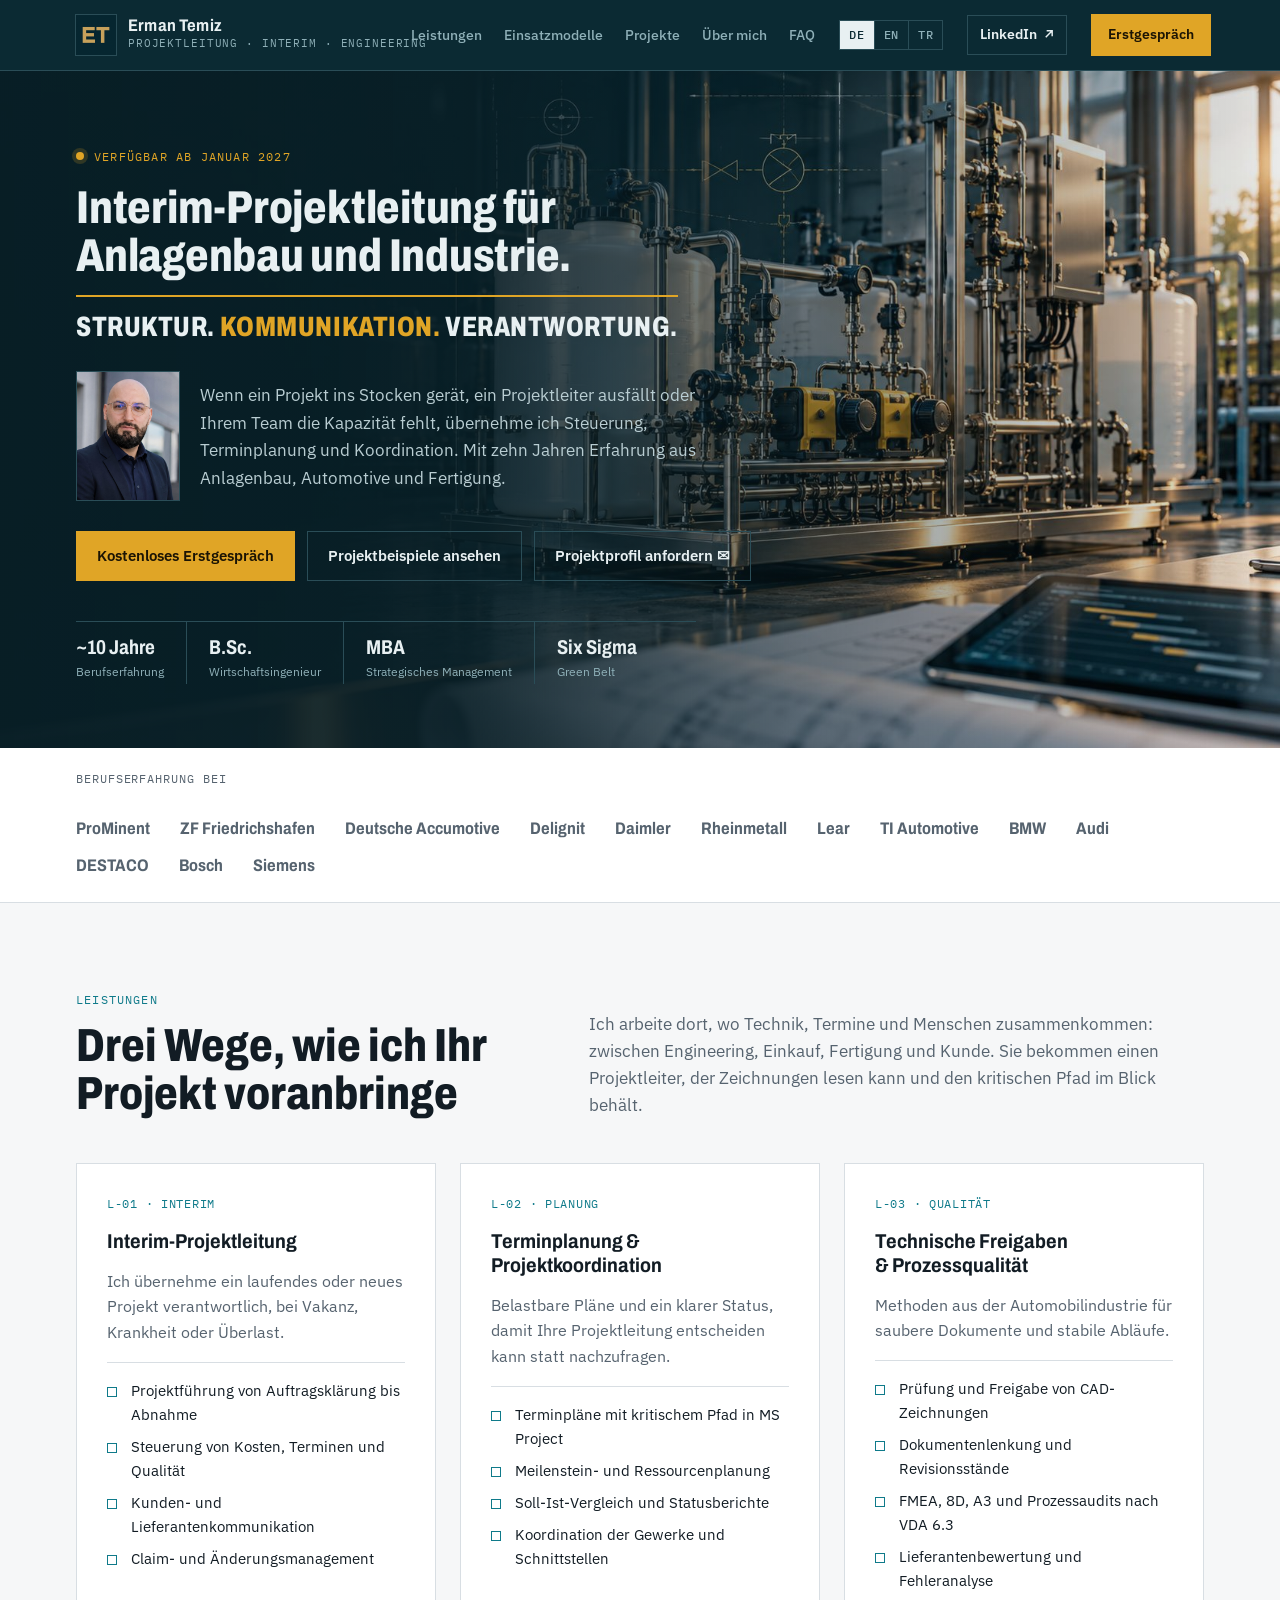
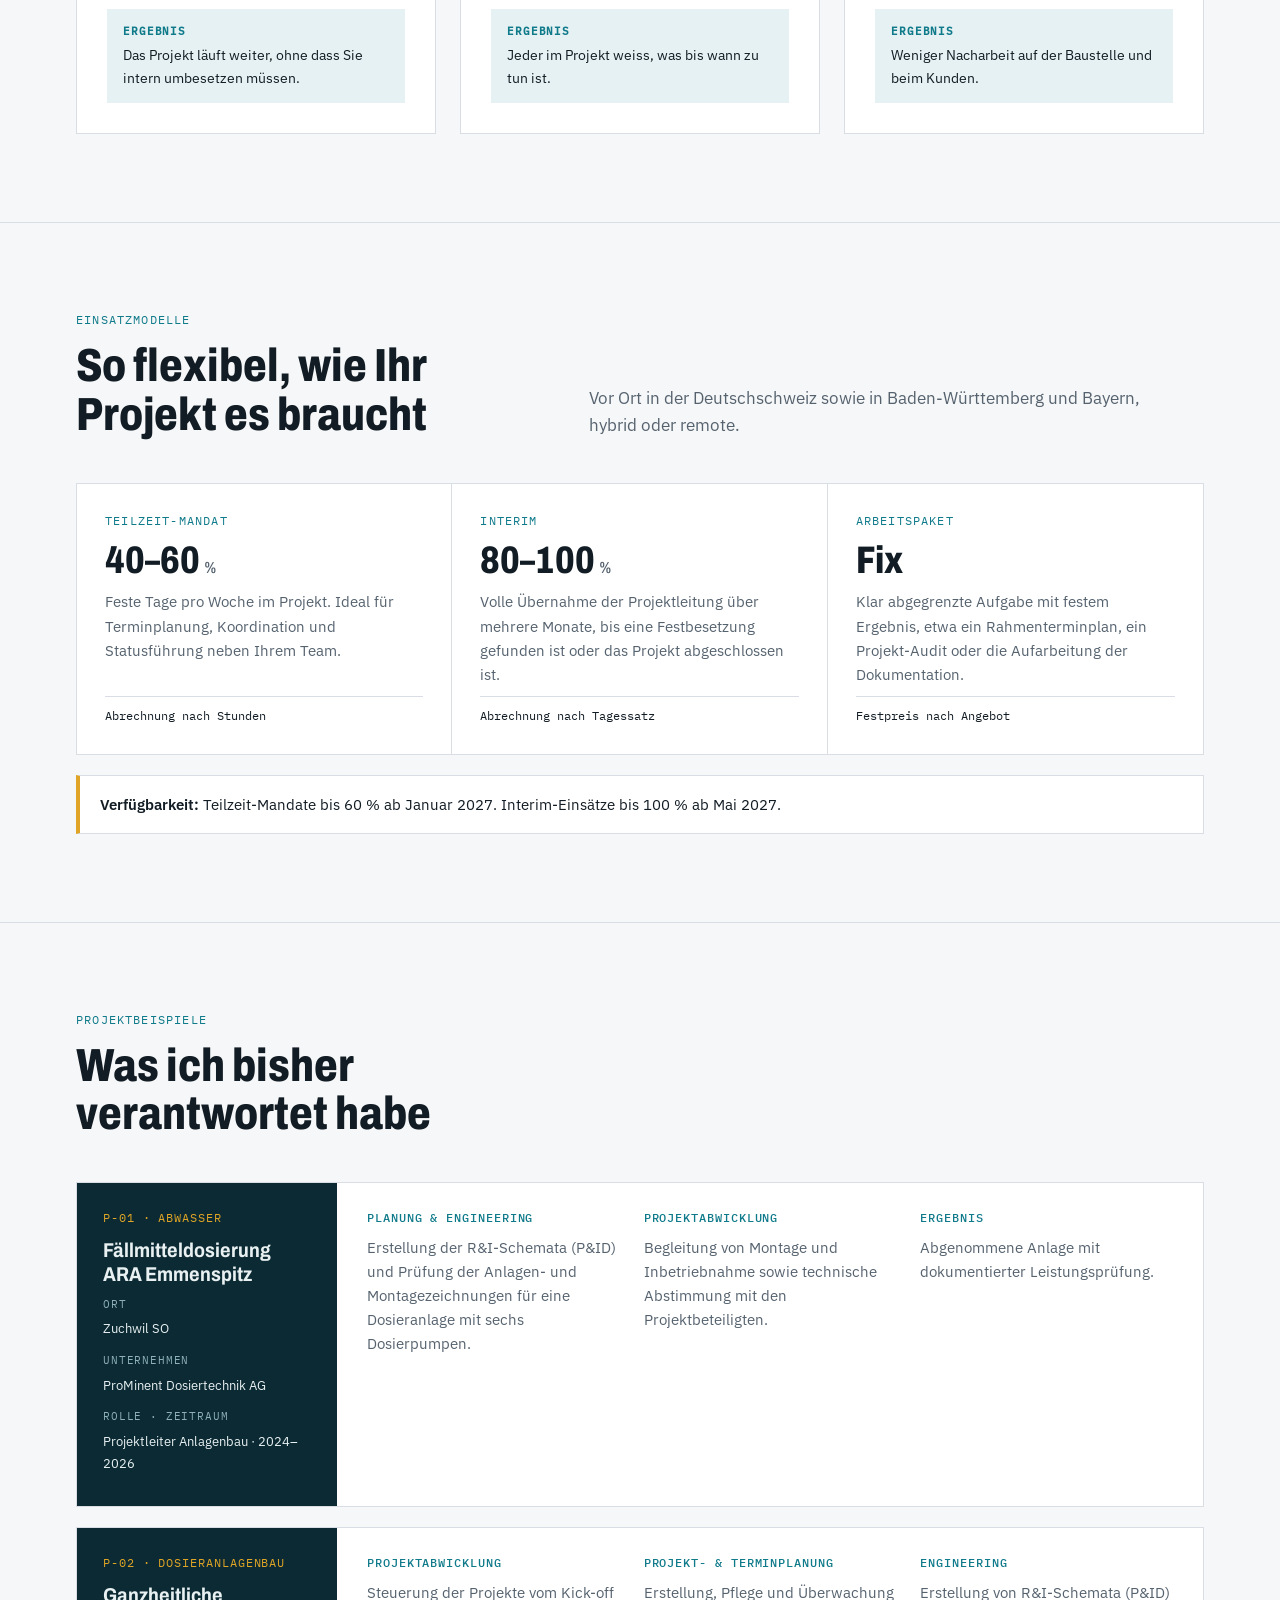
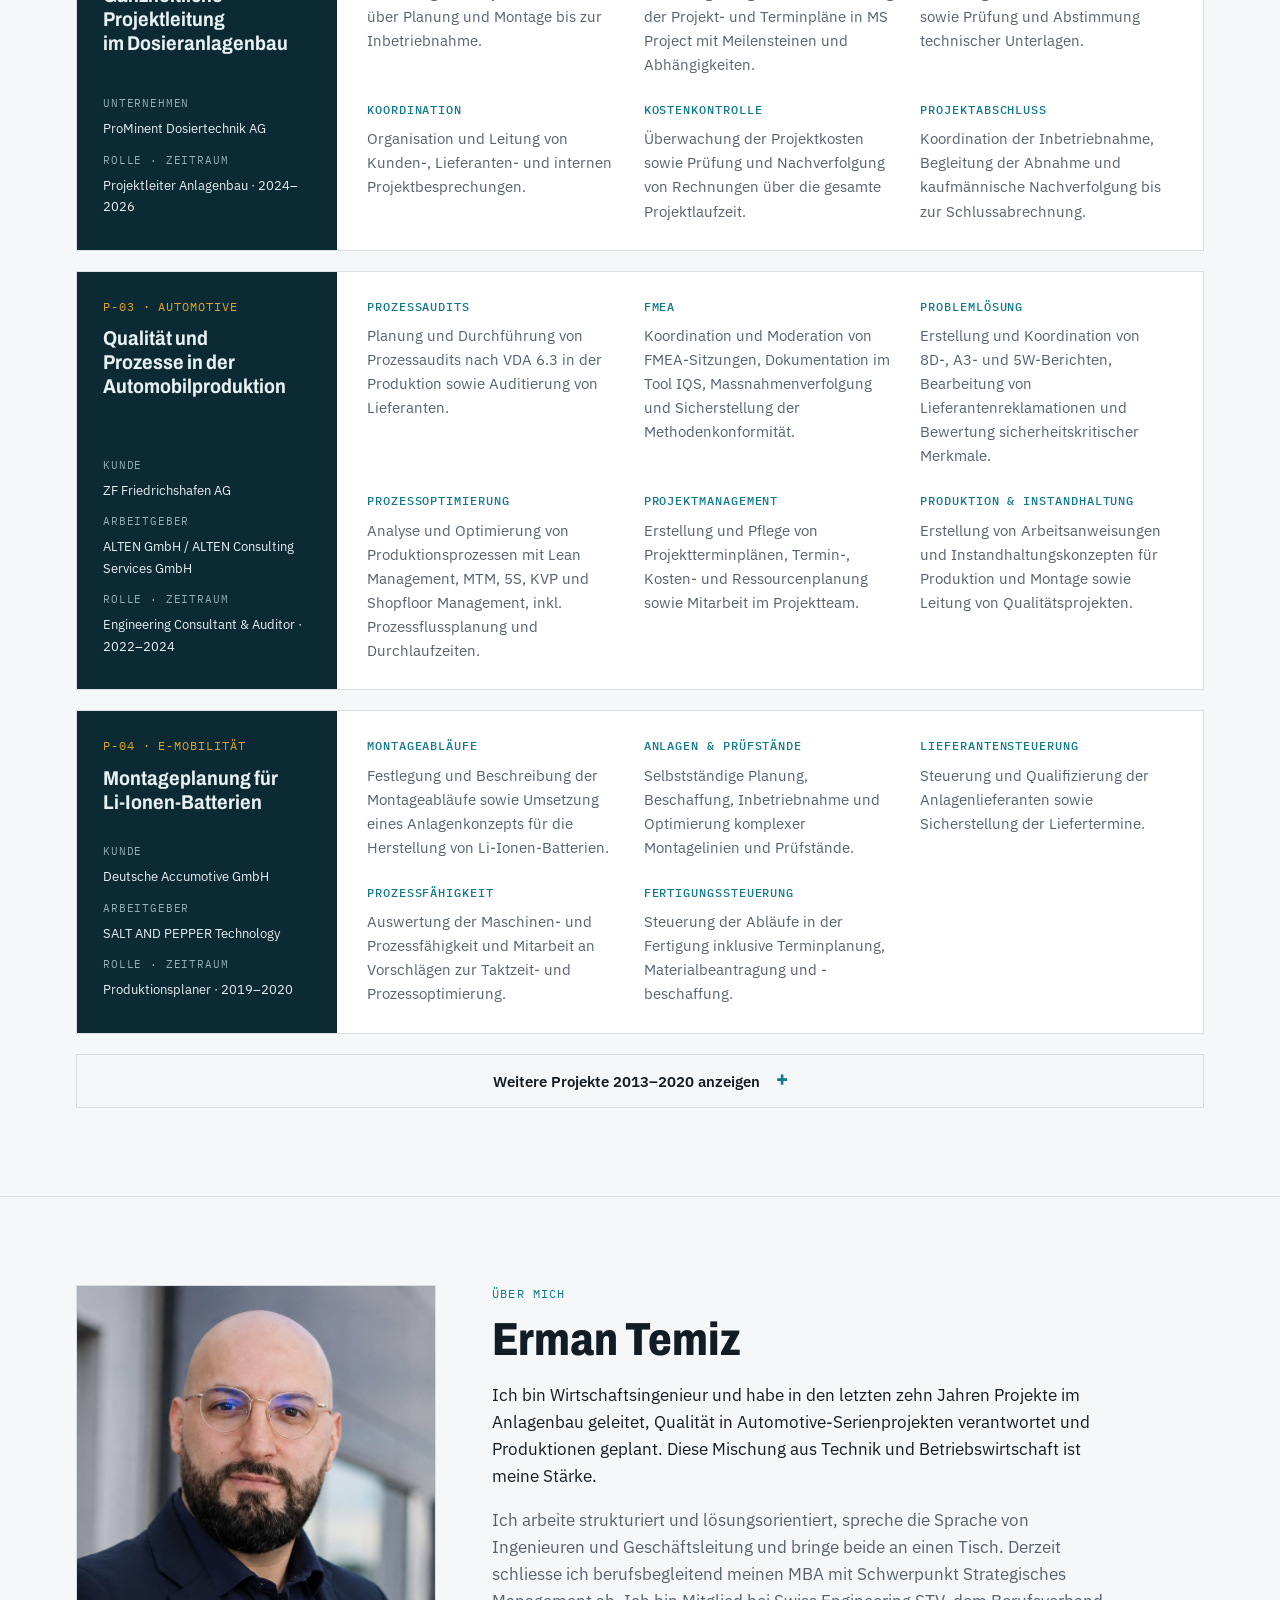
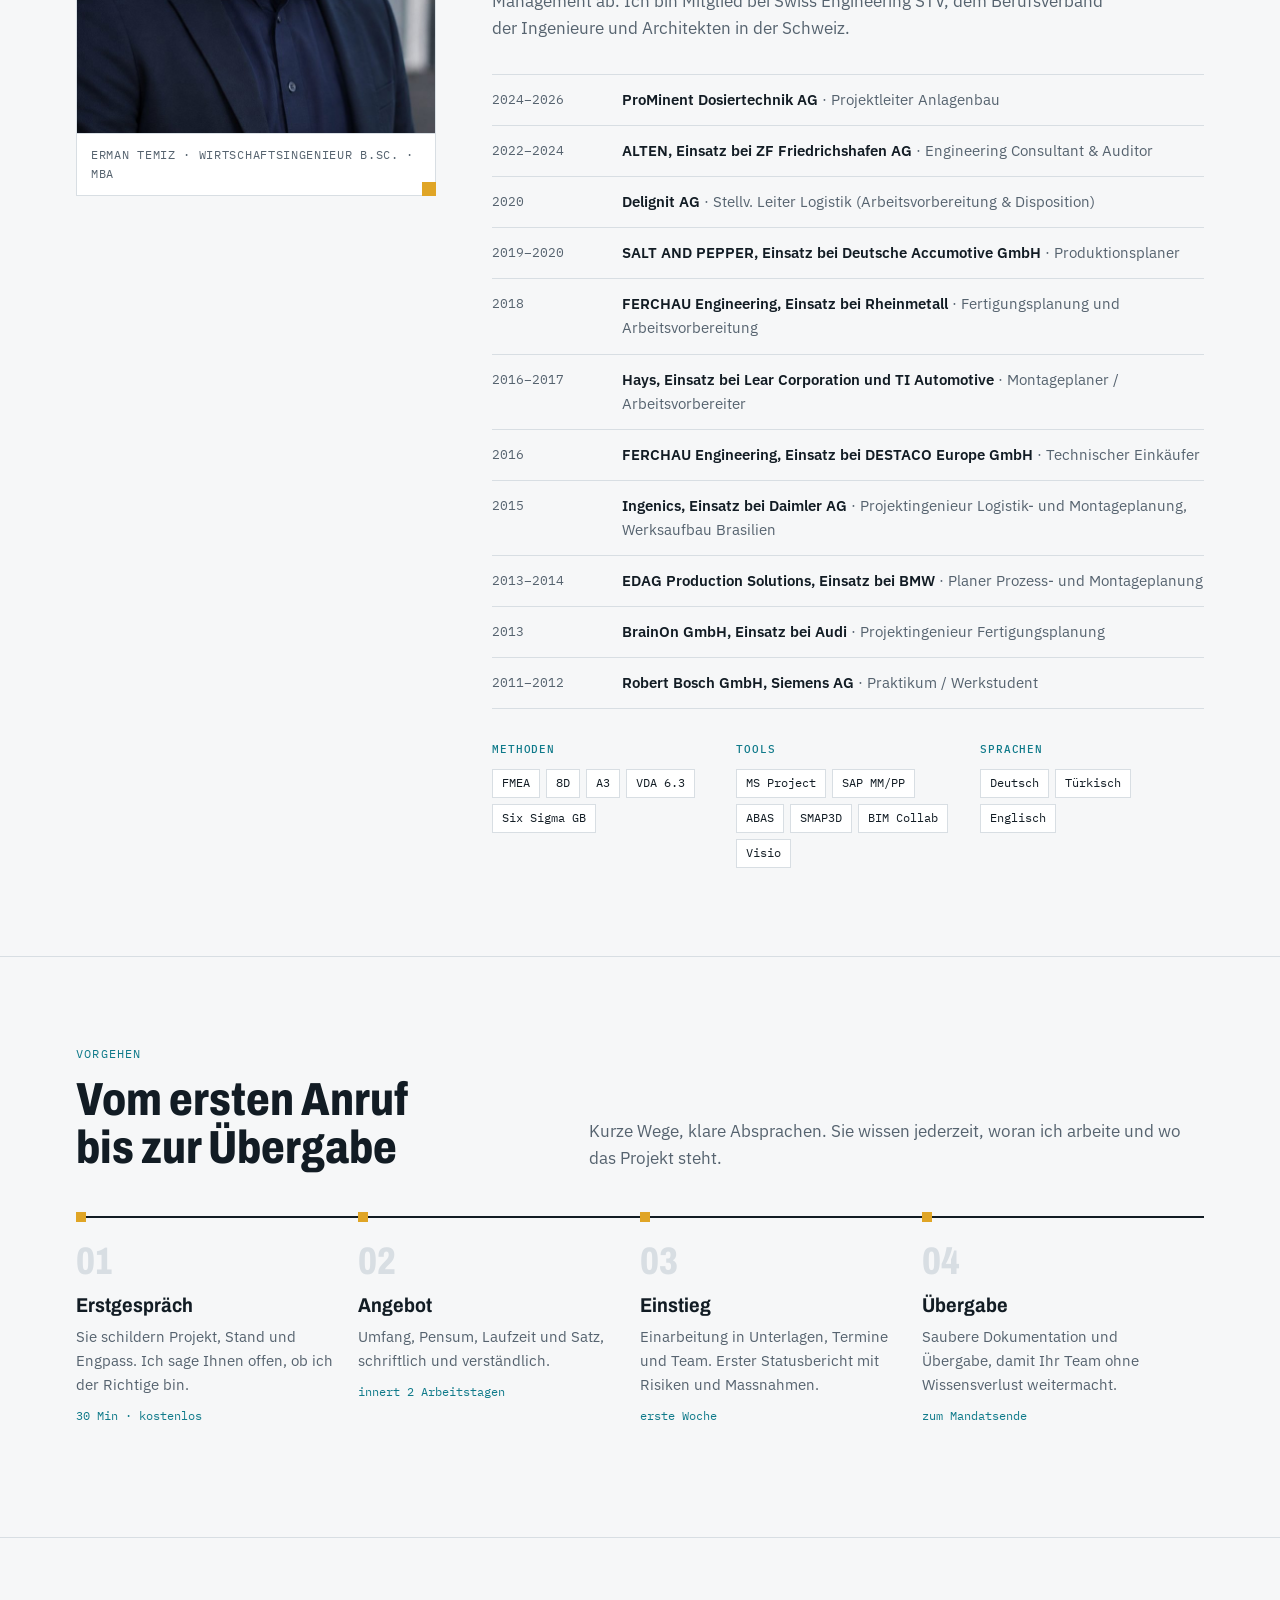
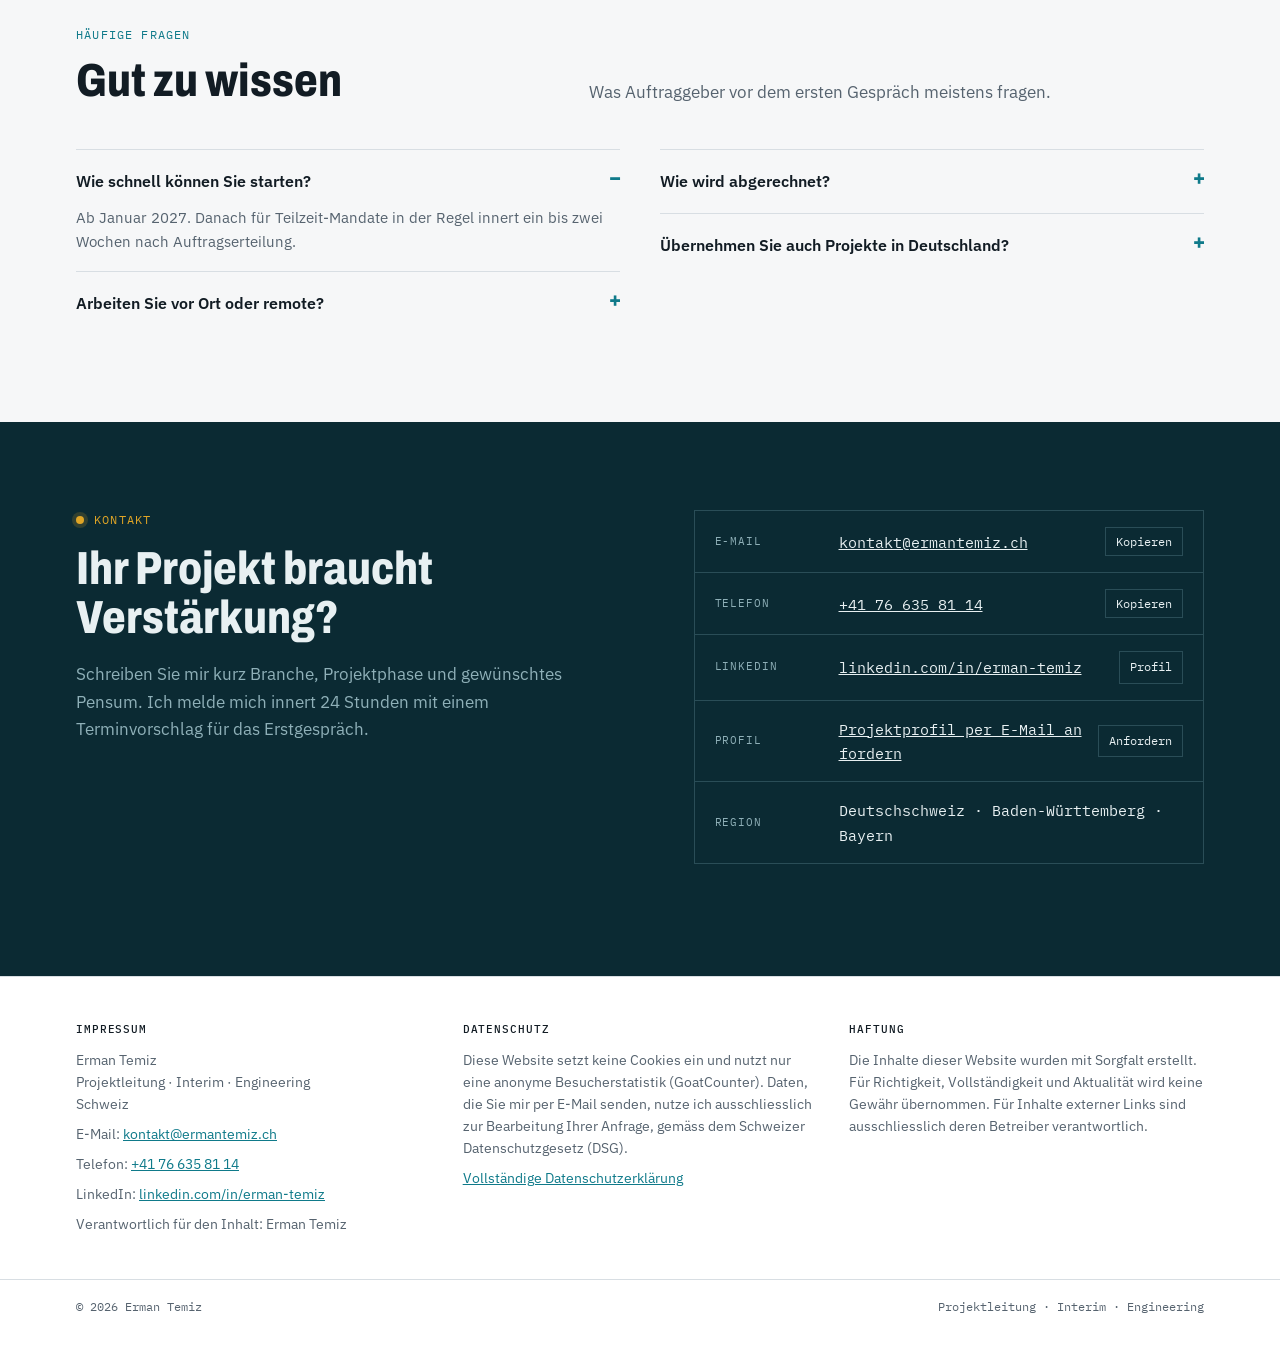
==== commit 80973631: "Über mich: Mitglied Swiss Engineering STV Co-Authored-By: Claude Opus 5.5 <noreply@anthropic.com> Cl" ====
--- a/index.html
+++ b/index.html
@@ -605,7 +605,7 @@
         <div class="kicker">Über mich</div>
         <h2>Erman Temiz</h2>
         <p style="margin-top:18px">Ich bin Wirtschaftsingenieur und habe in den letzten zehn Jahren Projekte im Anlagenbau geleitet, Qualität in Automotive-Serienprojekten verantwortet und Produktionen geplant. Diese Mischung aus Technik und Betriebswirtschaft ist meine Stärke.</p>
-        <p class="muted">Ich arbeite strukturiert und lösungsorientiert, spreche die Sprache von Ingenieuren und Geschäftsleitung und bringe beide an einen Tisch. Derzeit schliesse ich berufsbegleitend meinen MBA mit Schwerpunkt Strategisches Management ab.</p>
+        <p class="muted">Ich arbeite strukturiert und lösungsorientiert, spreche die Sprache von Ingenieuren und Geschäftsleitung und bringe beide an einen Tisch. Derzeit schliesse ich berufsbegleitend meinen MBA mit Schwerpunkt Strategisches Management ab. Ich bin Mitglied bei Swiss Engineering STV, dem Berufsverband der Ingenieure und Architekten in der Schweiz.</p>
 
         <div class="cv">
           <div class="cv-row"><time>2024–2026</time><div><b>ProMinent Dosiertechnik AG</b> <span>· Projektleiter Anlagenbau</span></div></div>
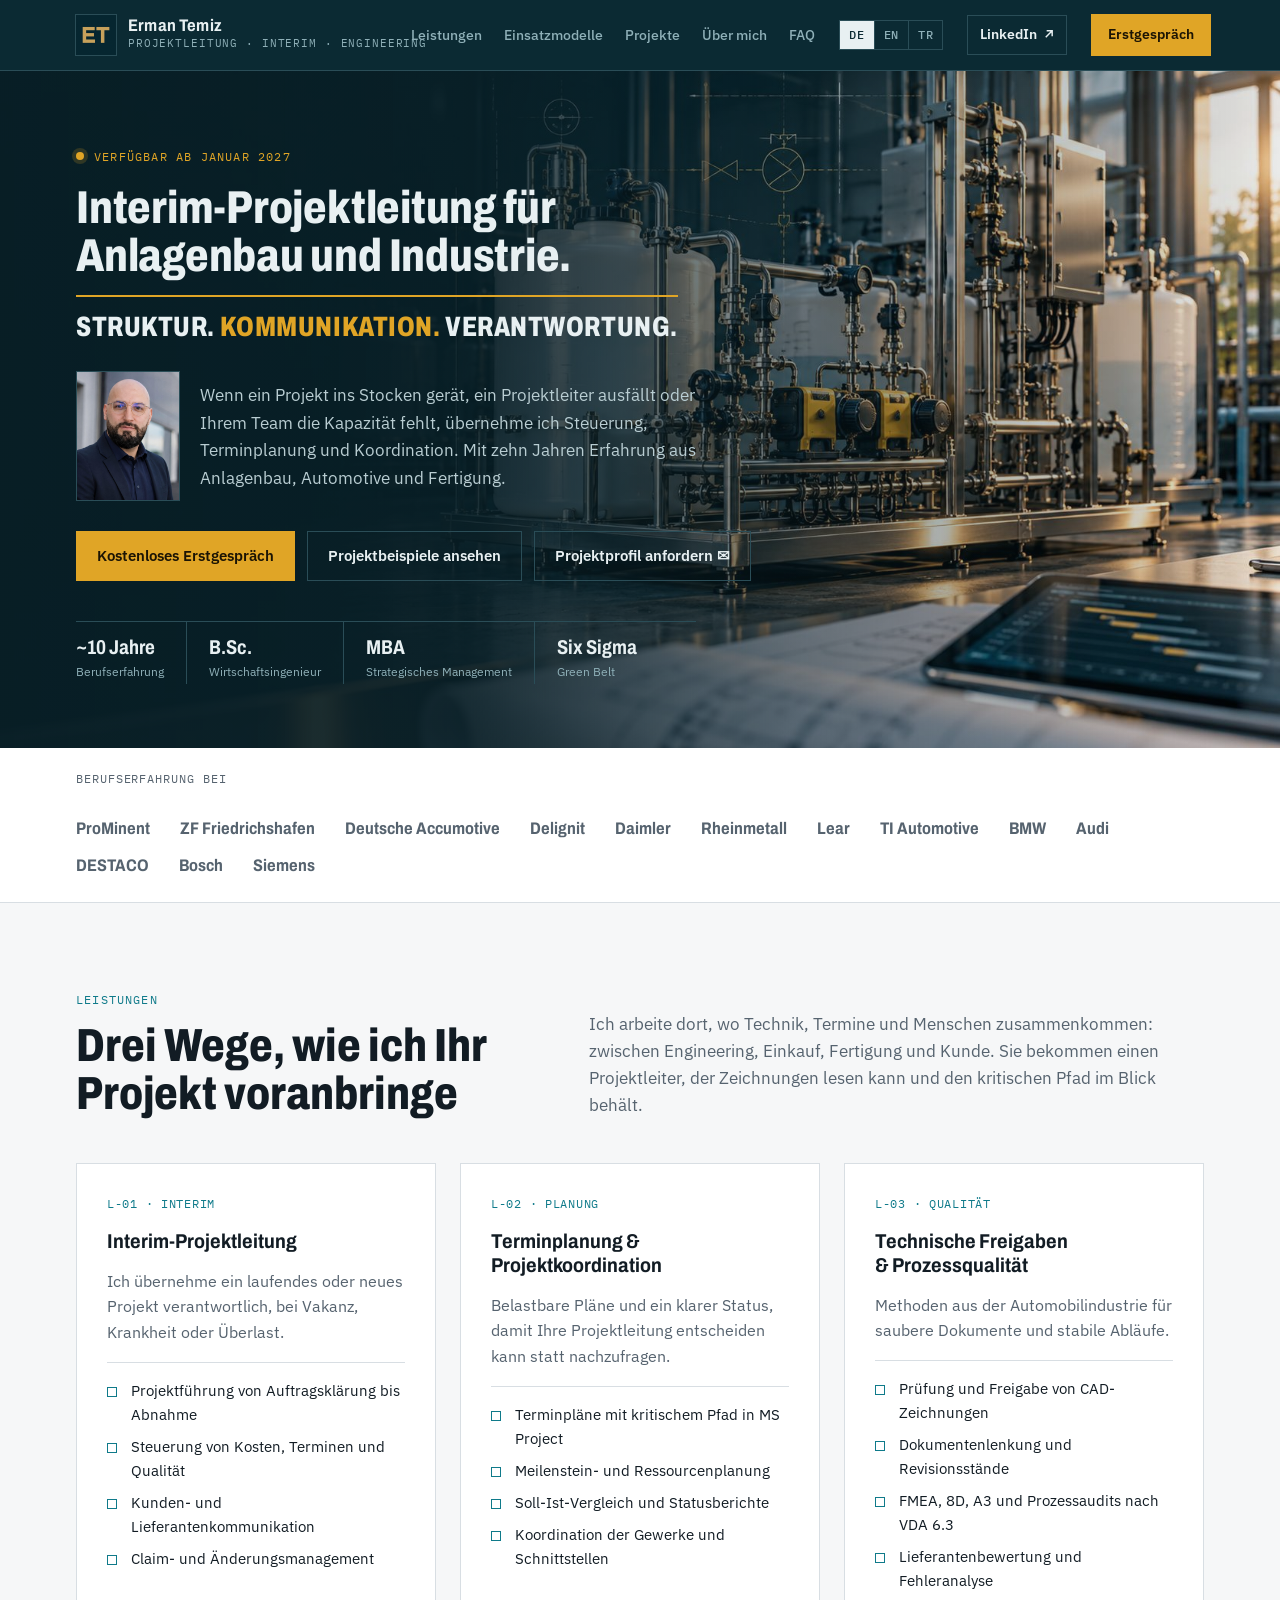
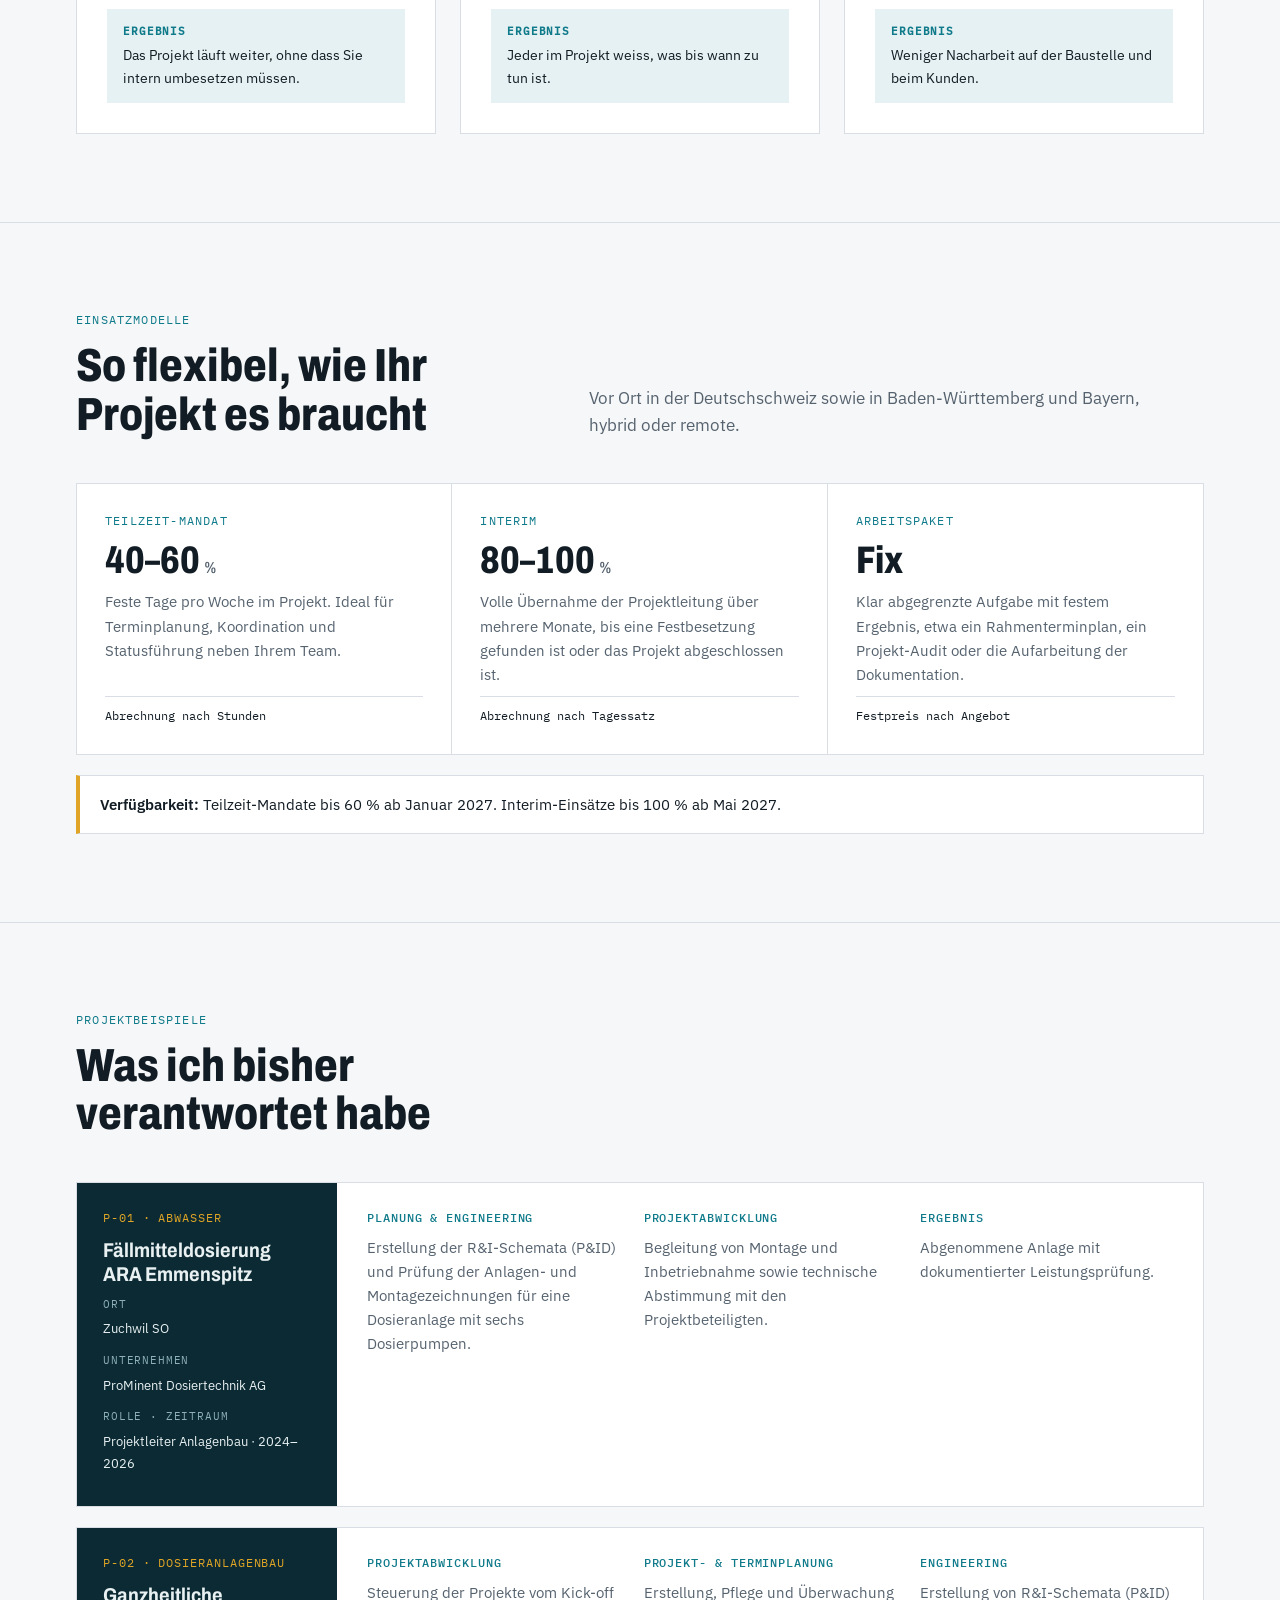
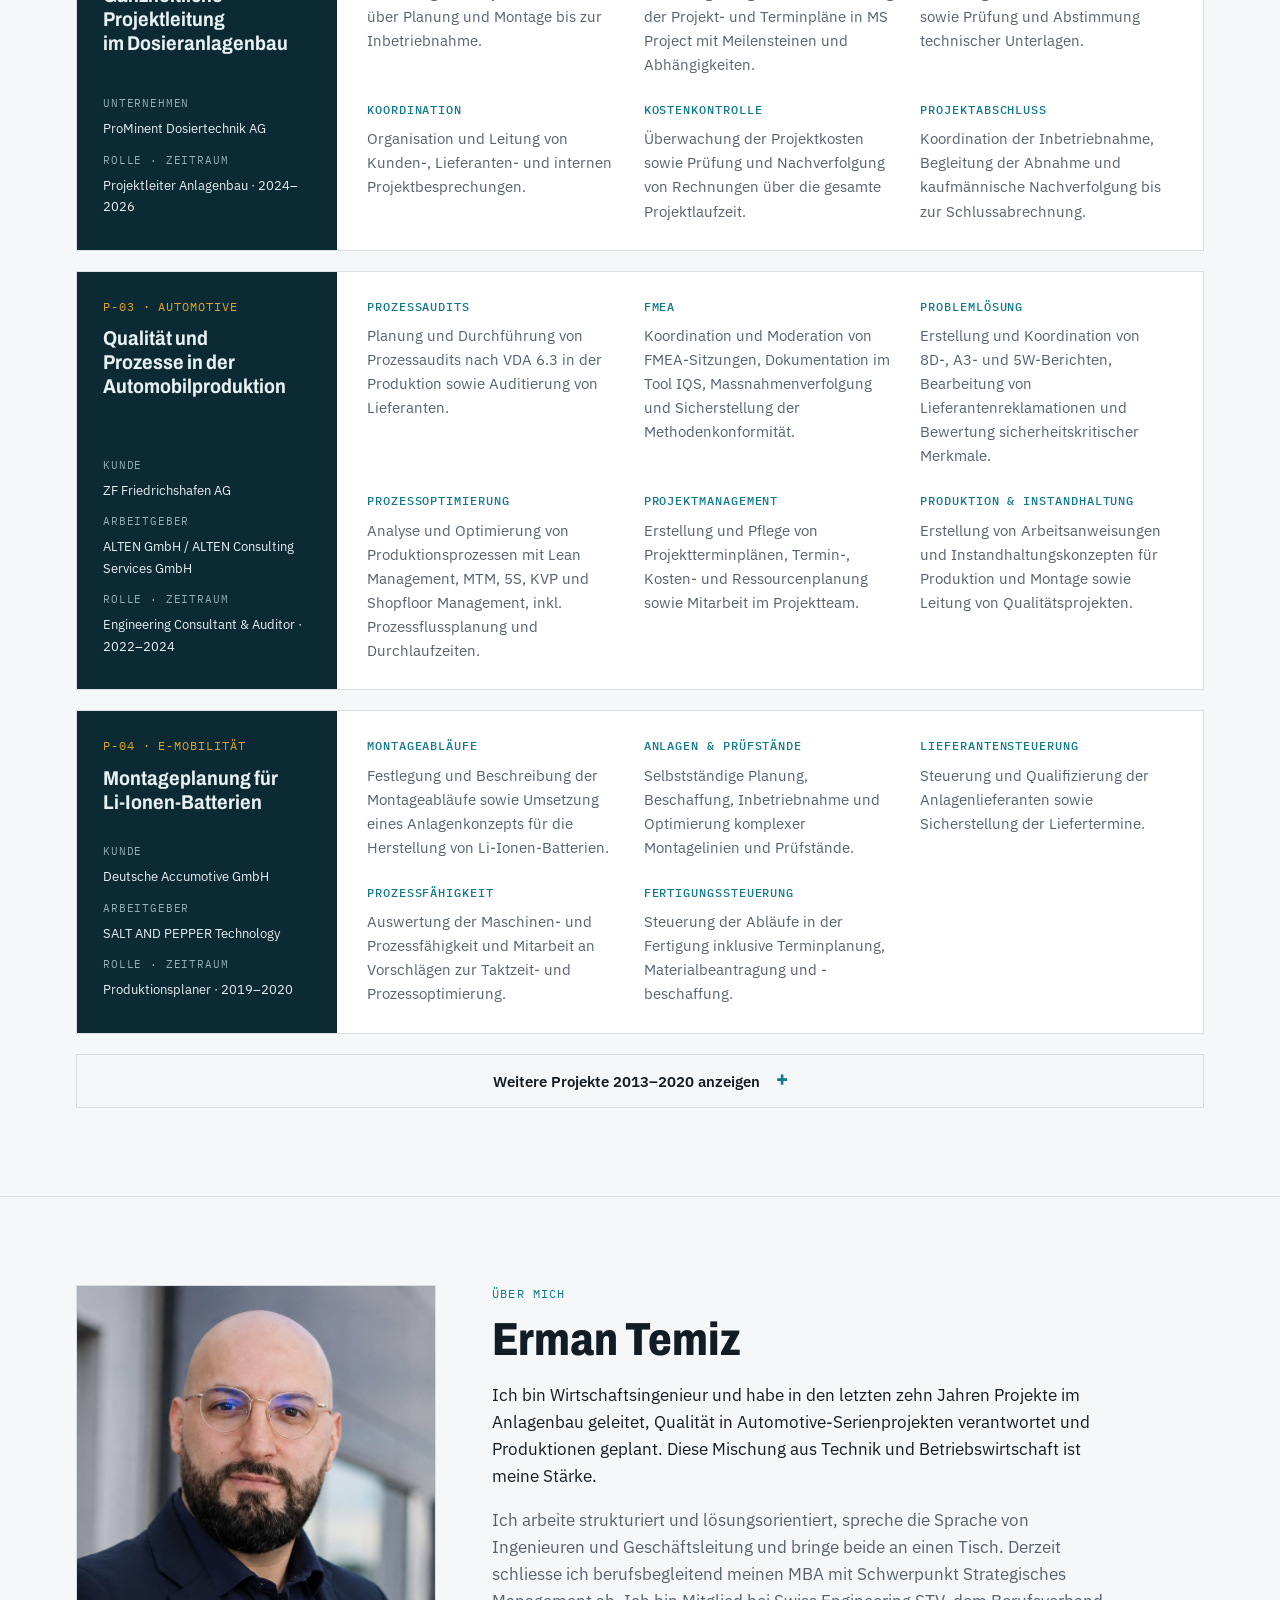
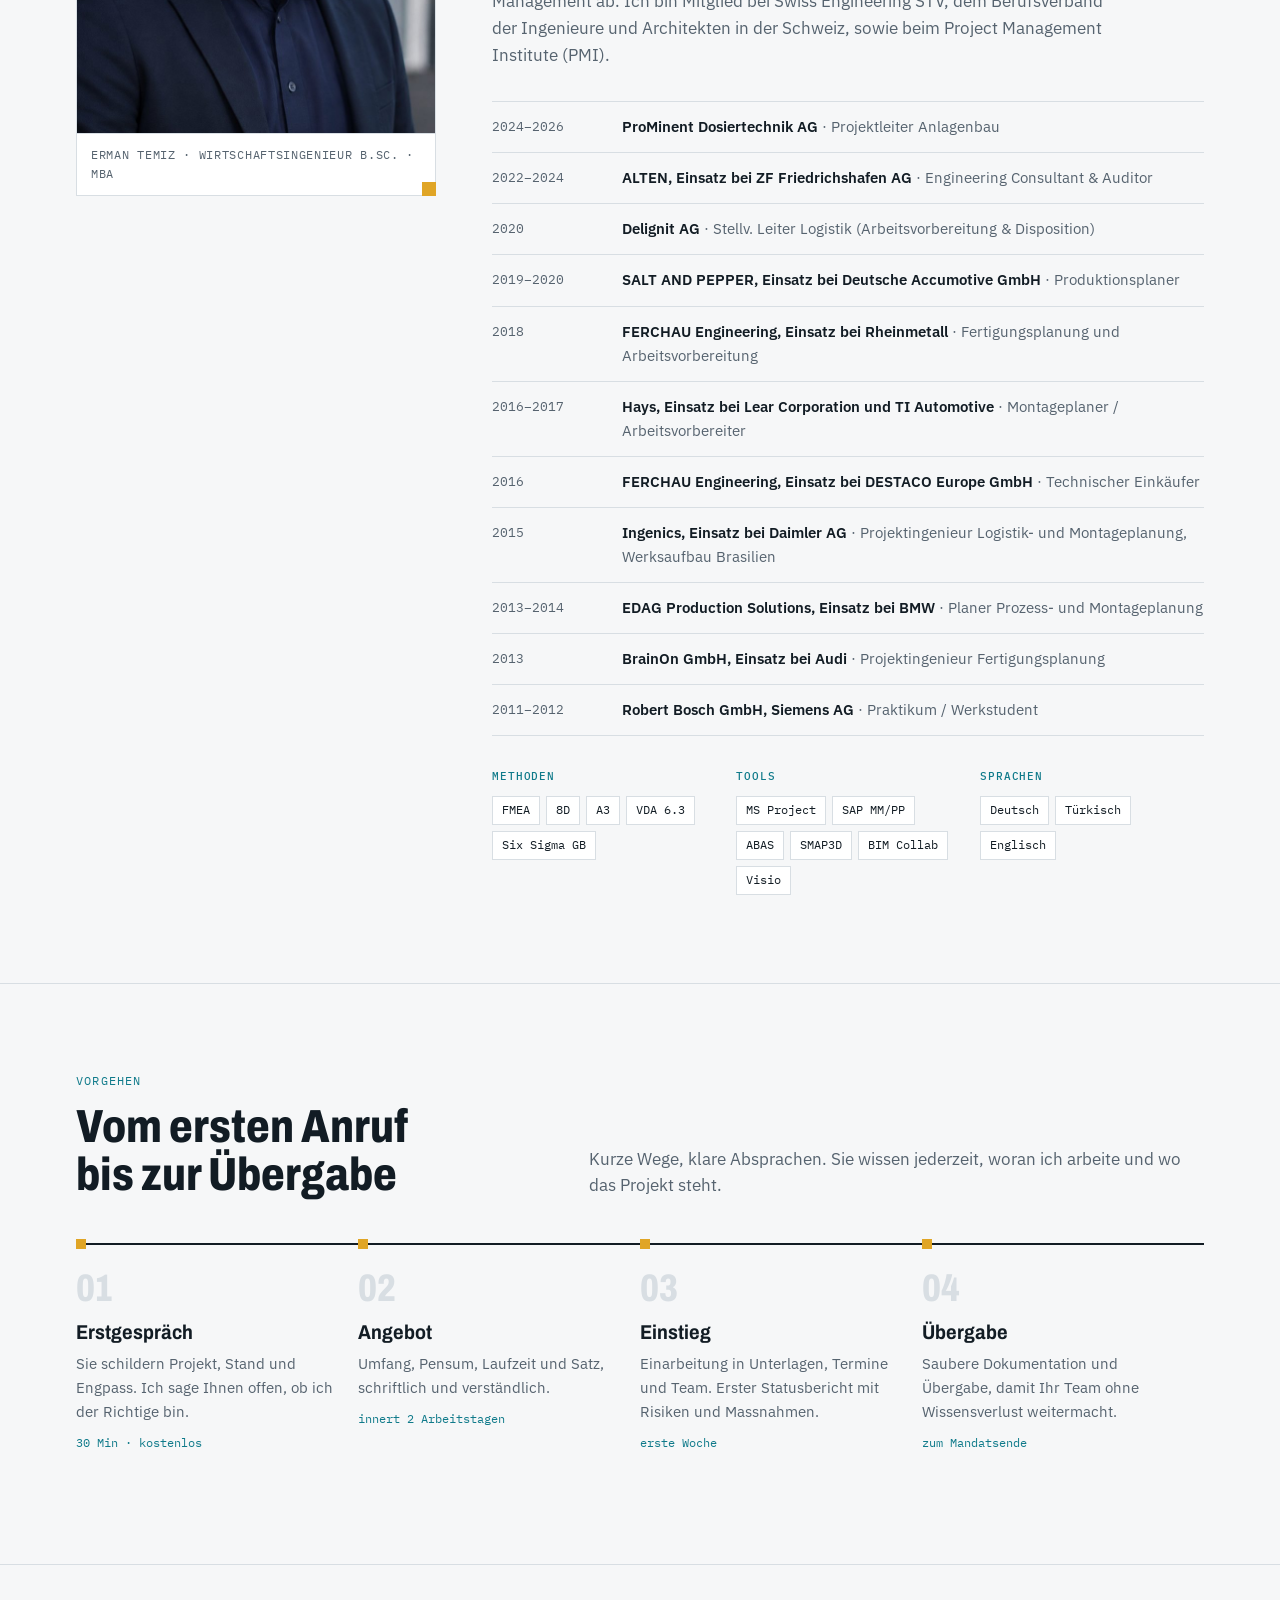
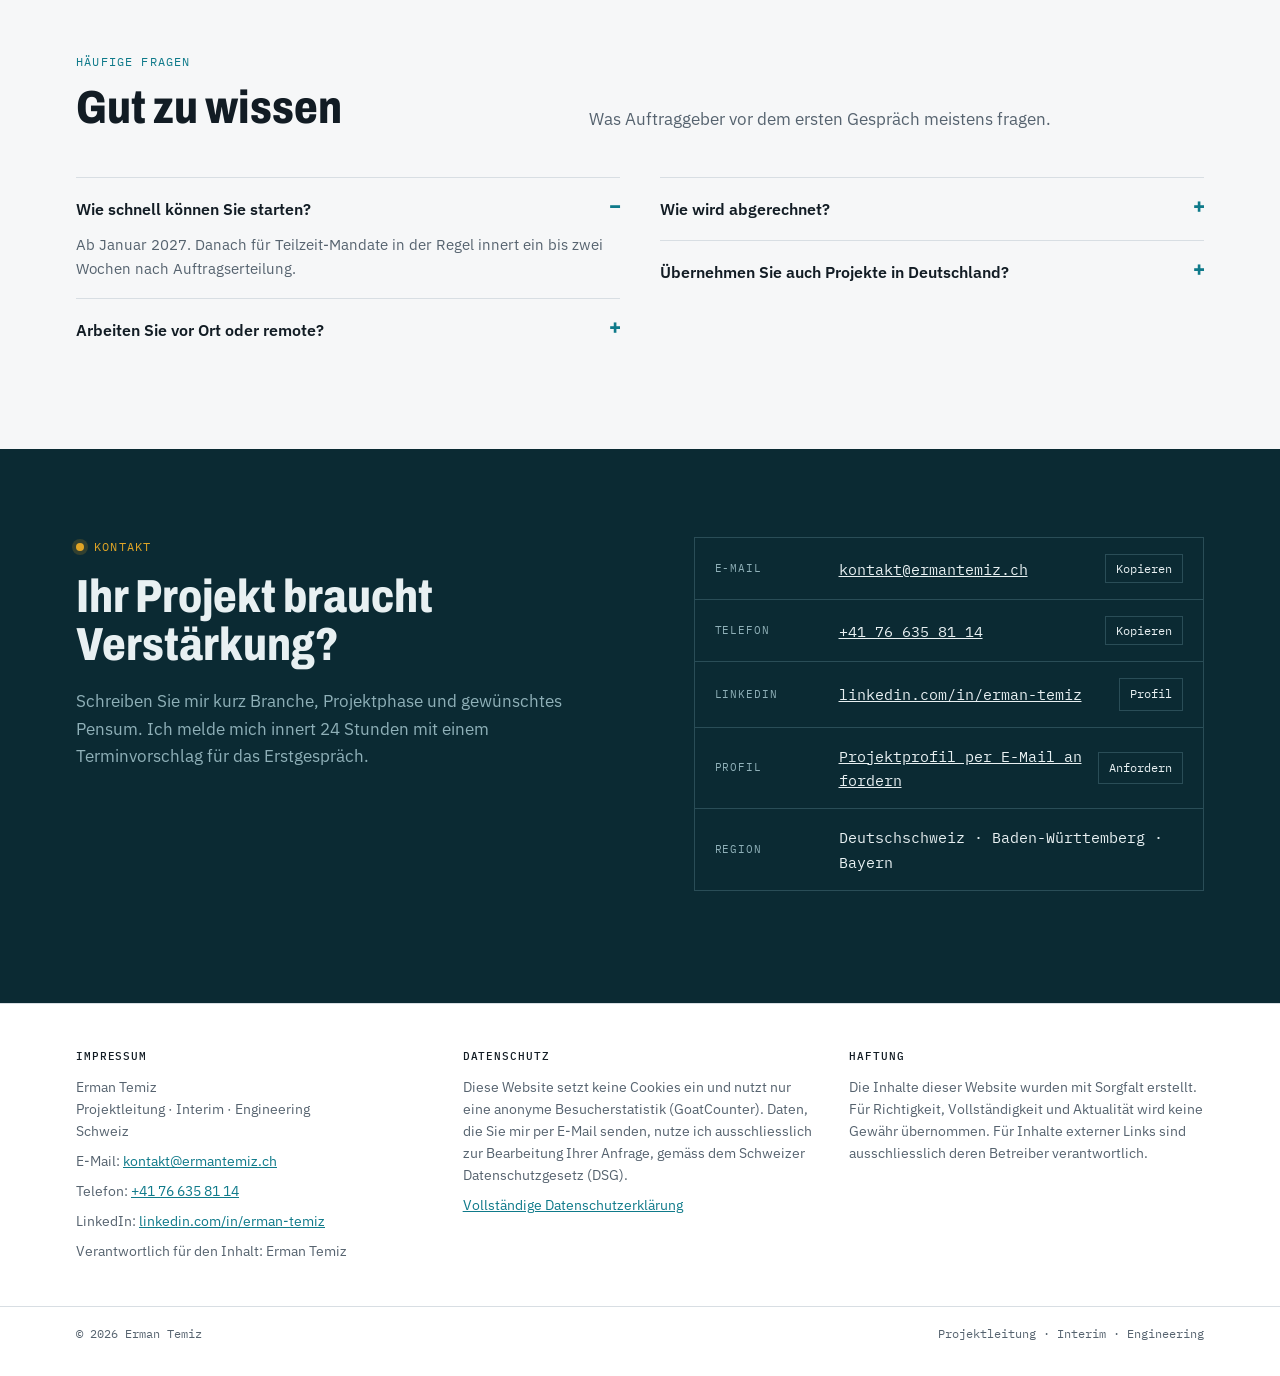
==== commit ba17f1aa: "Über mich: Mitglied PMI Co-Authored-By: Claude Opus 5.5 <noreply@anthropic.com> Claude-Session: http" ====
--- a/index.html
+++ b/index.html
@@ -605,7 +605,7 @@
         <div class="kicker">Über mich</div>
         <h2>Erman Temiz</h2>
         <p style="margin-top:18px">Ich bin Wirtschaftsingenieur und habe in den letzten zehn Jahren Projekte im Anlagenbau geleitet, Qualität in Automotive-Serienprojekten verantwortet und Produktionen geplant. Diese Mischung aus Technik und Betriebswirtschaft ist meine Stärke.</p>
-        <p class="muted">Ich arbeite strukturiert und lösungsorientiert, spreche die Sprache von Ingenieuren und Geschäftsleitung und bringe beide an einen Tisch. Derzeit schliesse ich berufsbegleitend meinen MBA mit Schwerpunkt Strategisches Management ab. Ich bin Mitglied bei Swiss Engineering STV, dem Berufsverband der Ingenieure und Architekten in der Schweiz.</p>
+        <p class="muted">Ich arbeite strukturiert und lösungsorientiert, spreche die Sprache von Ingenieuren und Geschäftsleitung und bringe beide an einen Tisch. Derzeit schliesse ich berufsbegleitend meinen MBA mit Schwerpunkt Strategisches Management ab. Ich bin Mitglied bei Swiss Engineering STV, dem Berufsverband der Ingenieure und Architekten in der Schweiz, sowie beim Project Management Institute (PMI).</p>
 
         <div class="cv">
           <div class="cv-row"><time>2024–2026</time><div><b>ProMinent Dosiertechnik AG</b> <span>· Projektleiter Anlagenbau</span></div></div>
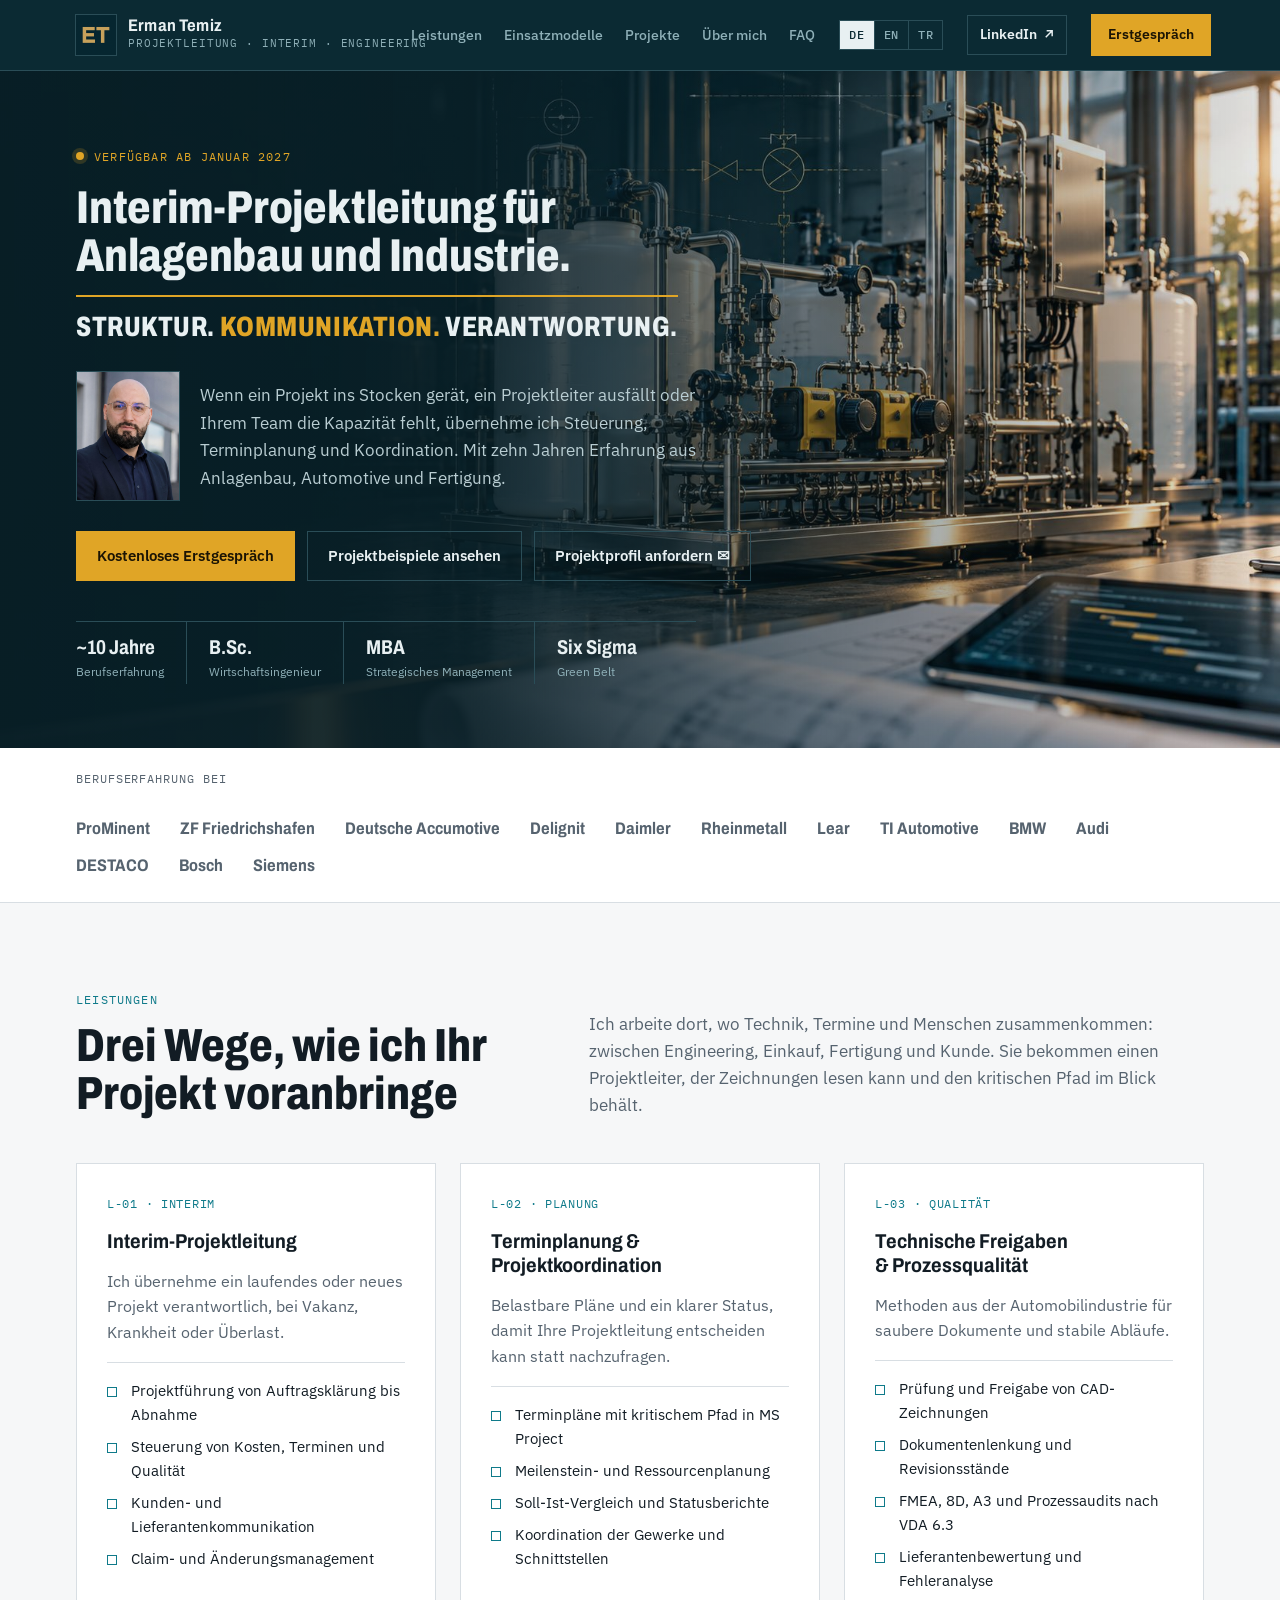
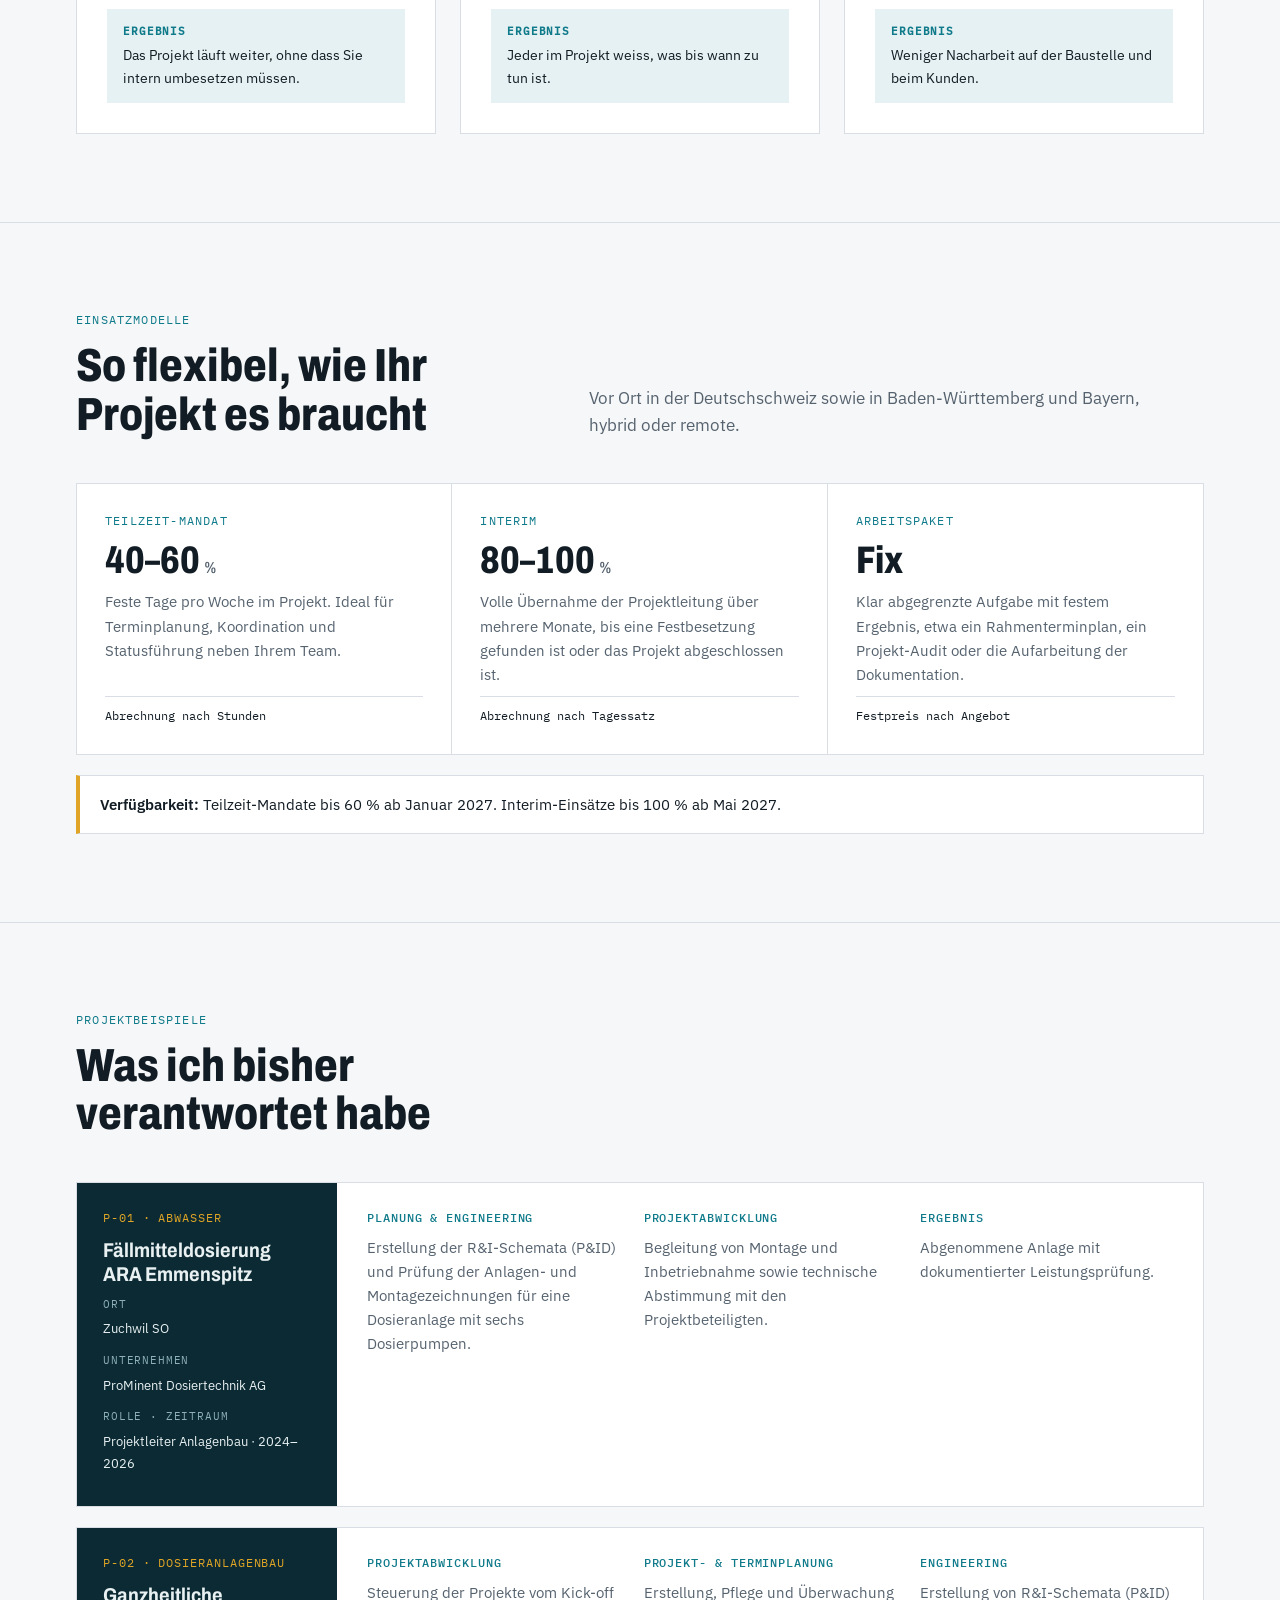
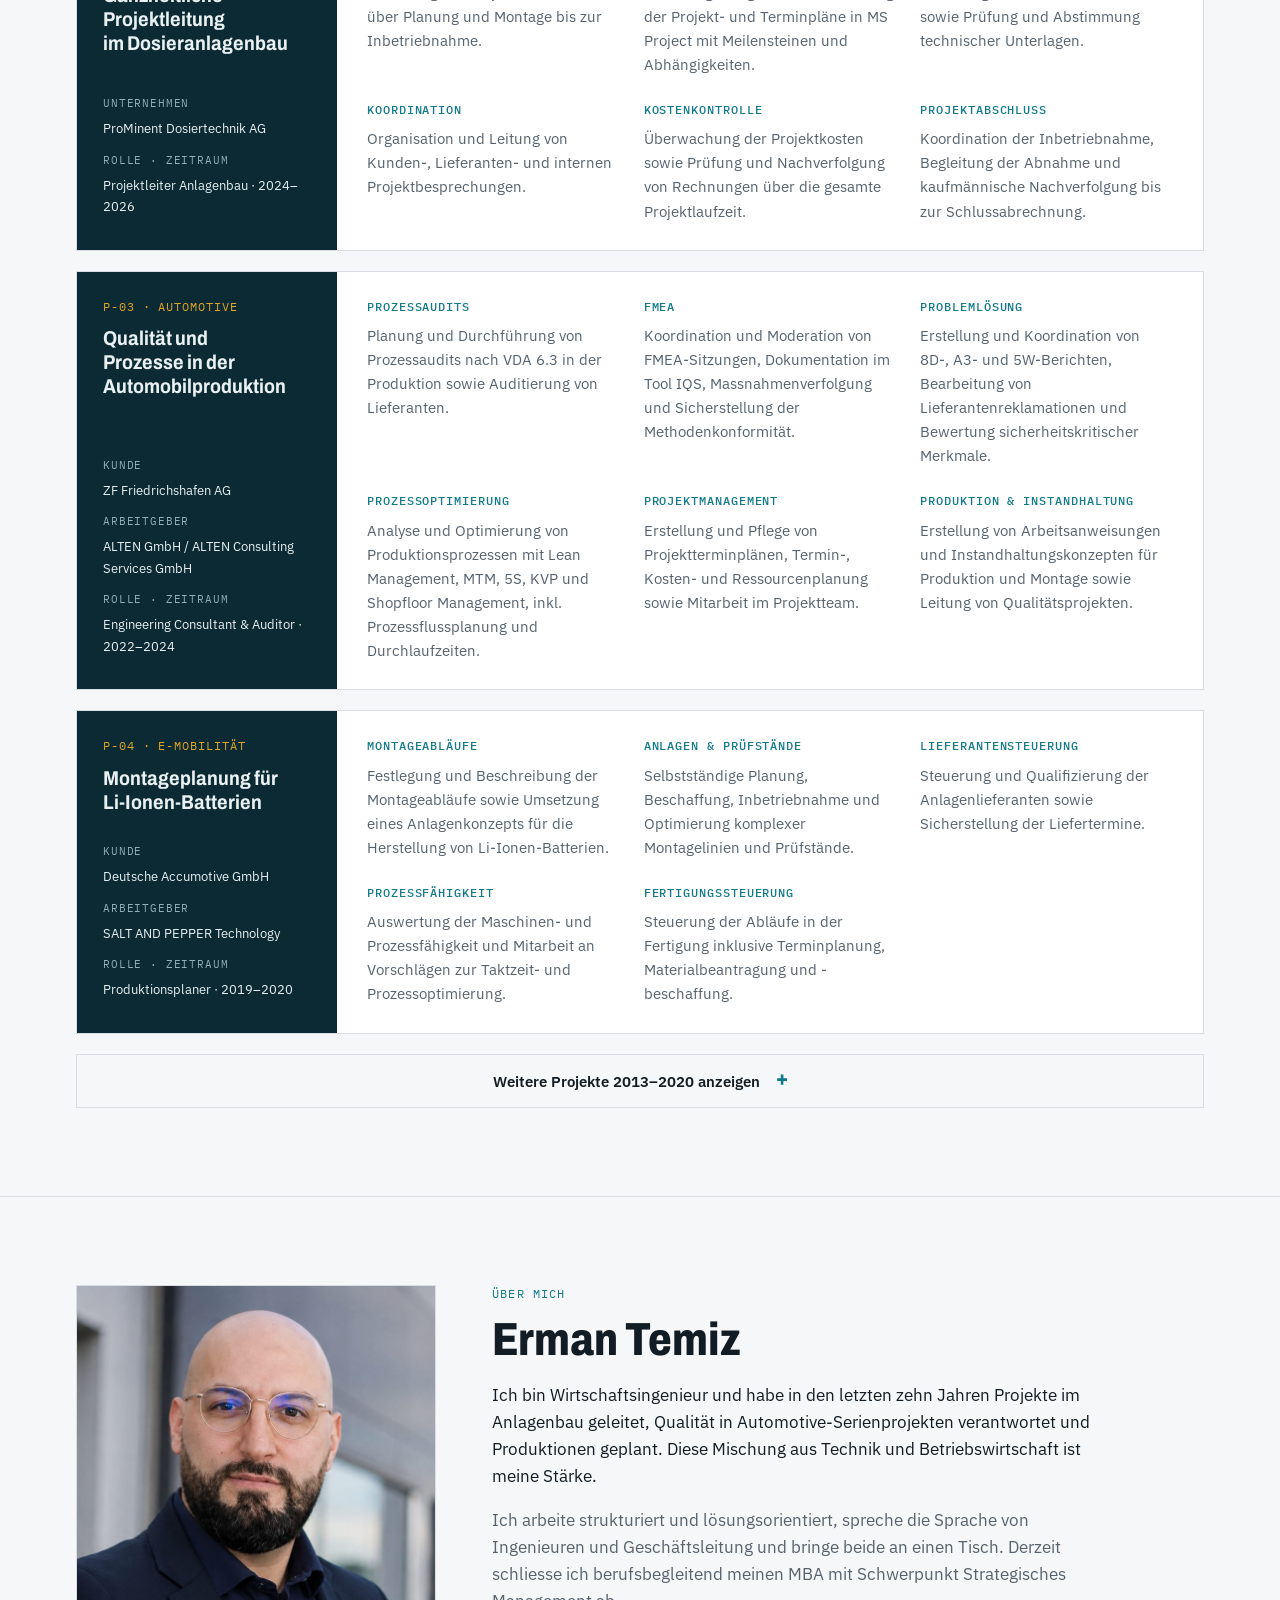
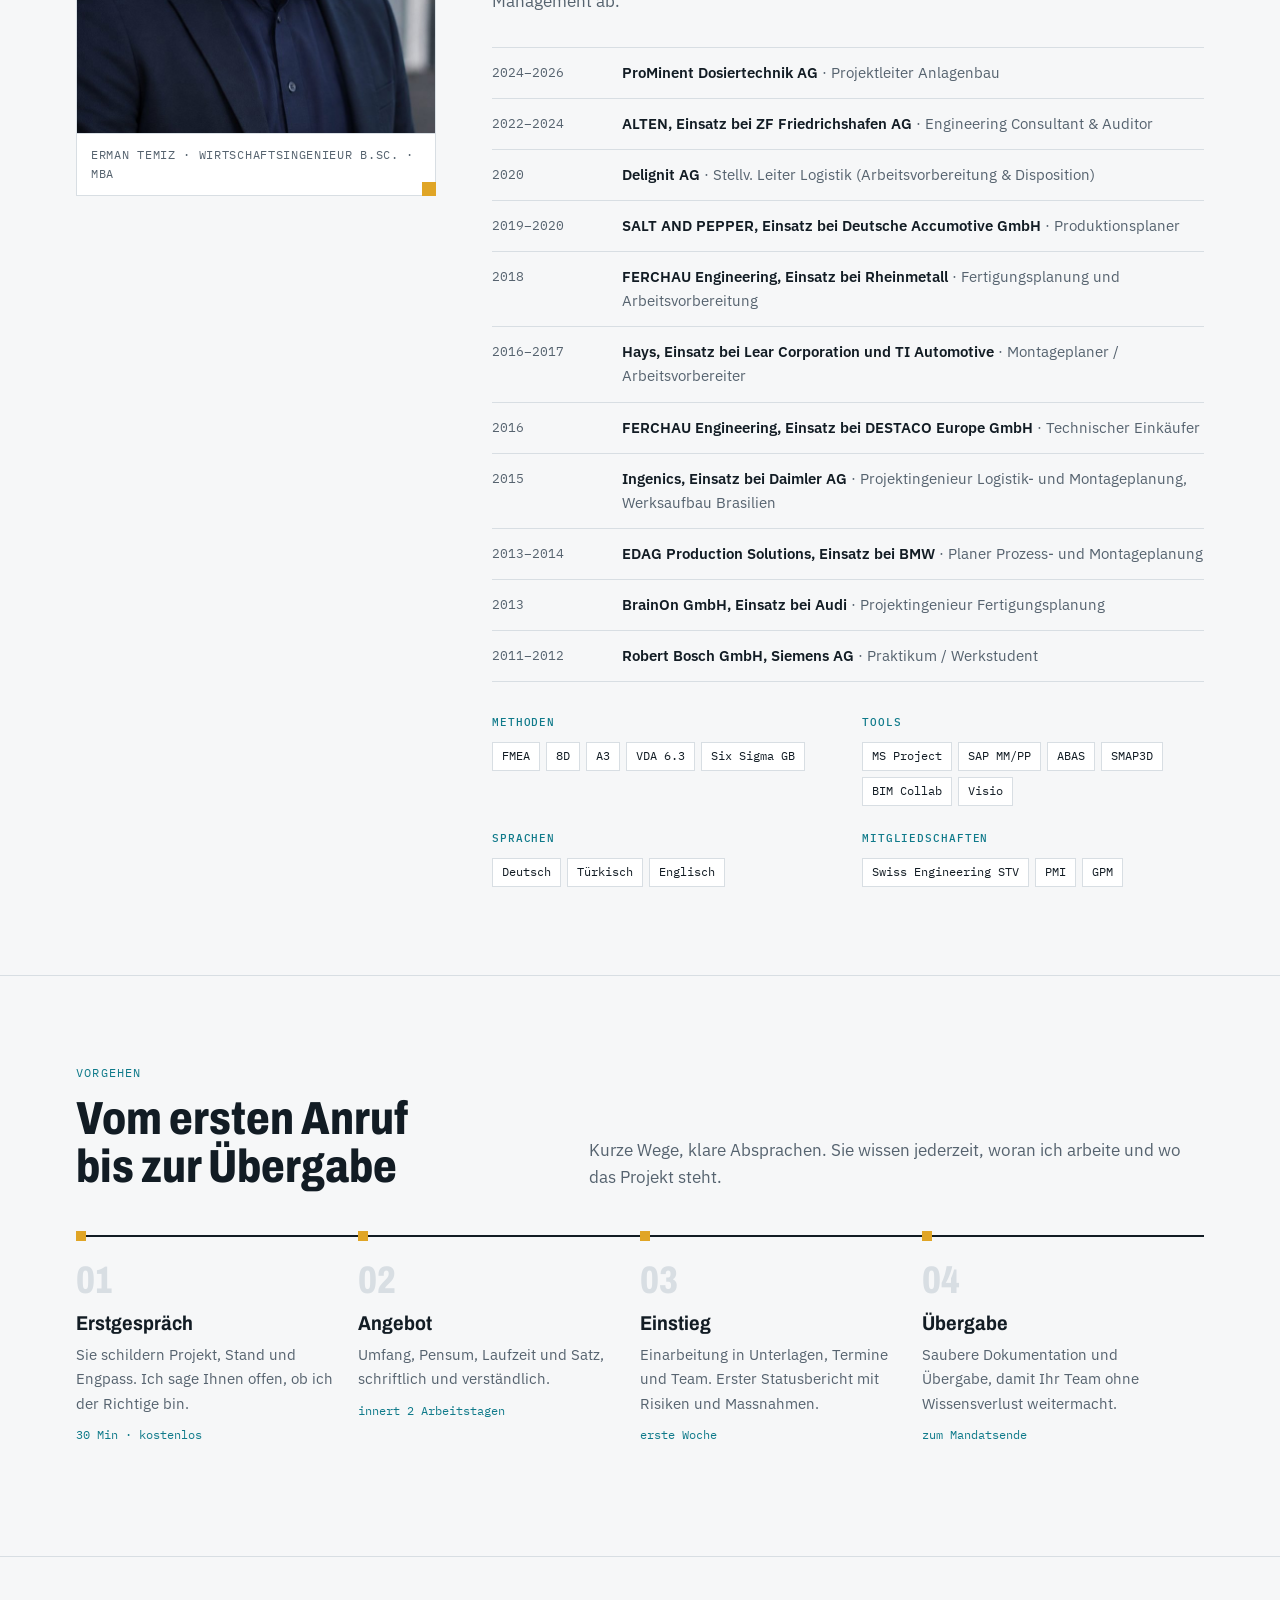
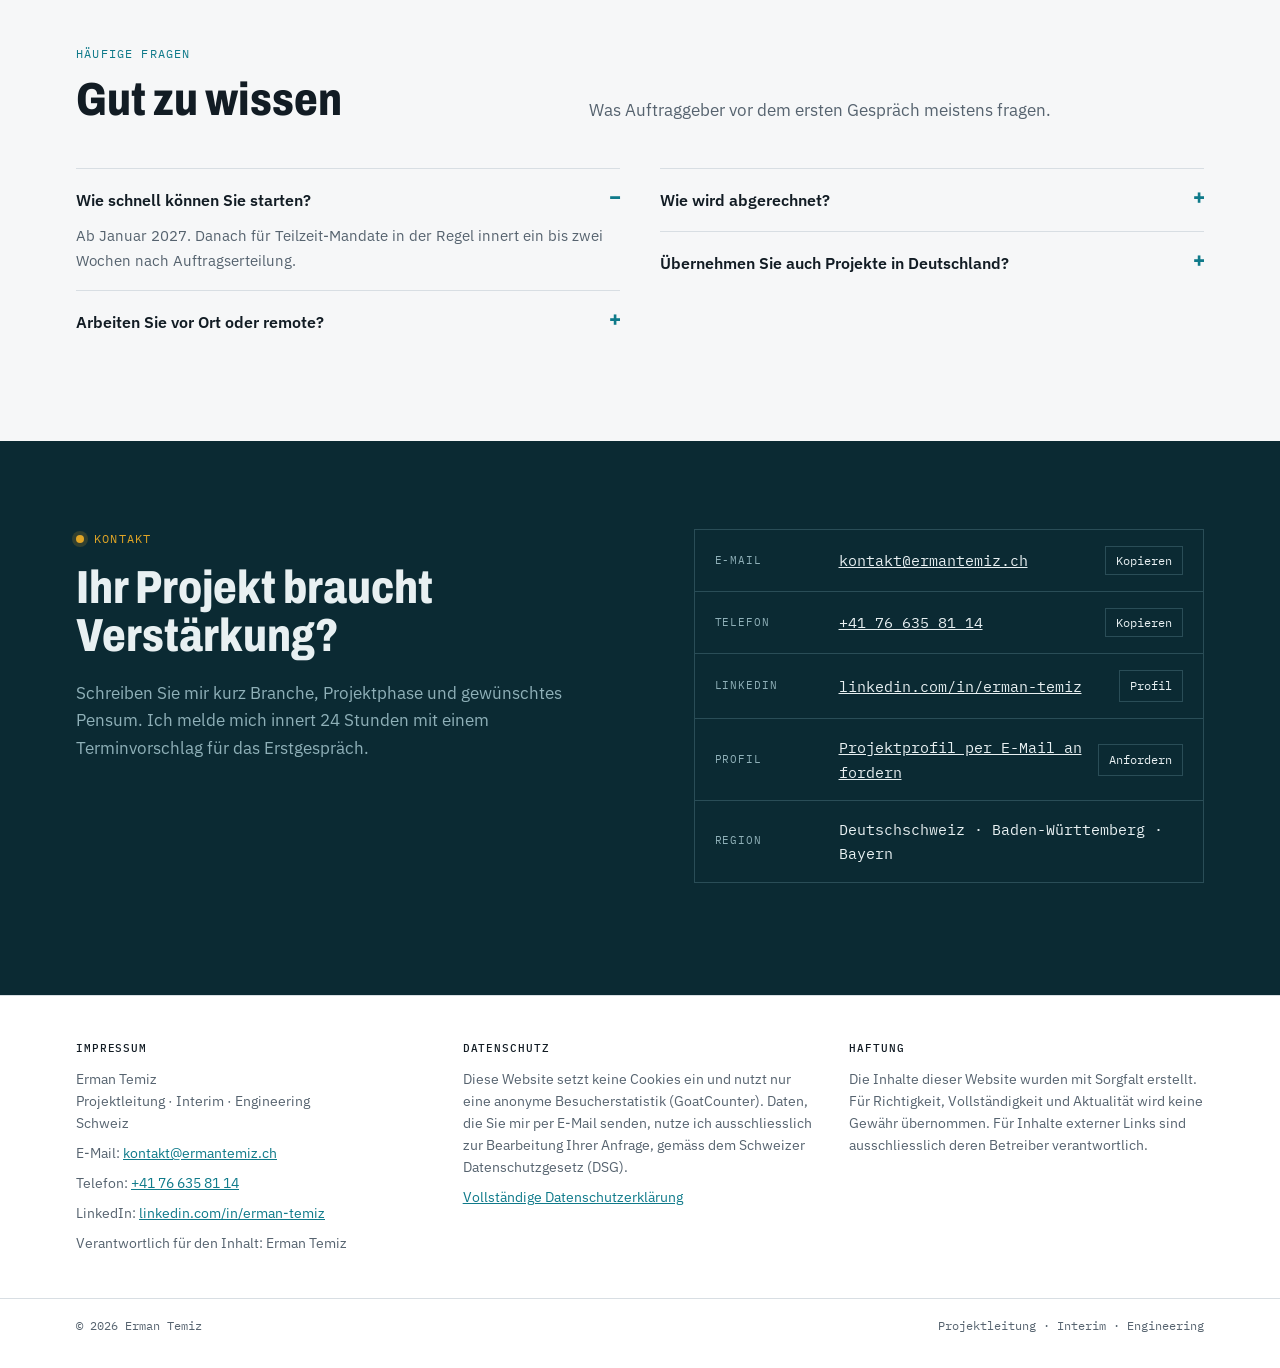
==== commit 41ef0304: "Über mich: Mitgliedschaften (Swiss Engineering STV, PMI, GPM) als eigene Gruppe Co-Authored-By: Clau" ====
--- a/index.html
+++ b/index.html
@@ -202,7 +202,7 @@
 .cv-row time{font-family:var(--mono);font-size:.8rem;color:var(--muted);font-variant-numeric:tabular-nums;padding-top:2px}
 .cv-row b{font-weight:600}
 .cv-row span{color:var(--muted)}
-.skills{display:grid;grid-template-columns:repeat(3,1fr);gap:20px;margin-top:32px}
+.skills{display:grid;grid-template-columns:repeat(2,1fr);gap:24px 28px;margin-top:32px}
 @media (max-width:640px){.skills{grid-template-columns:1fr}}
 .skills h4{font-family:var(--mono);font-size:.7rem;letter-spacing:.08em;text-transform:uppercase;color:var(--accent);margin:0 0 10px;font-weight:500}
 .chips{display:flex;flex-wrap:wrap;gap:6px}
@@ -605,7 +605,7 @@
         <div class="kicker">Über mich</div>
         <h2>Erman Temiz</h2>
         <p style="margin-top:18px">Ich bin Wirtschaftsingenieur und habe in den letzten zehn Jahren Projekte im Anlagenbau geleitet, Qualität in Automotive-Serienprojekten verantwortet und Produktionen geplant. Diese Mischung aus Technik und Betriebswirtschaft ist meine Stärke.</p>
-        <p class="muted">Ich arbeite strukturiert und lösungsorientiert, spreche die Sprache von Ingenieuren und Geschäftsleitung und bringe beide an einen Tisch. Derzeit schliesse ich berufsbegleitend meinen MBA mit Schwerpunkt Strategisches Management ab. Ich bin Mitglied bei Swiss Engineering STV, dem Berufsverband der Ingenieure und Architekten in der Schweiz, sowie beim Project Management Institute (PMI).</p>
+        <p class="muted">Ich arbeite strukturiert und lösungsorientiert, spreche die Sprache von Ingenieuren und Geschäftsleitung und bringe beide an einen Tisch. Derzeit schliesse ich berufsbegleitend meinen MBA mit Schwerpunkt Strategisches Management ab.</p>
 
         <div class="cv">
           <div class="cv-row"><time>2024–2026</time><div><b>ProMinent Dosiertechnik AG</b> <span>· Projektleiter Anlagenbau</span></div></div>
@@ -625,6 +625,7 @@
           <div><h4>Methoden</h4><div class="chips"><span class="chip">FMEA</span><span class="chip">8D</span><span class="chip">A3</span><span class="chip">VDA 6.3</span><span class="chip">Six Sigma GB</span></div></div>
           <div><h4>Tools</h4><div class="chips"><span class="chip">MS Project</span><span class="chip">SAP MM/PP</span><span class="chip">ABAS</span><span class="chip">SMAP3D</span><span class="chip">BIM Collab</span><span class="chip">Visio</span></div></div>
           <div><h4>Sprachen</h4><div class="chips"><span class="chip">Deutsch</span><span class="chip">Türkisch</span><span class="chip">Englisch</span></div></div>
+          <div><h4>Mitgliedschaften</h4><div class="chips"><span class="chip">Swiss Engineering STV</span><span class="chip">PMI</span><span class="chip">GPM</span></div></div>
         </div>
       </div>
     </div>
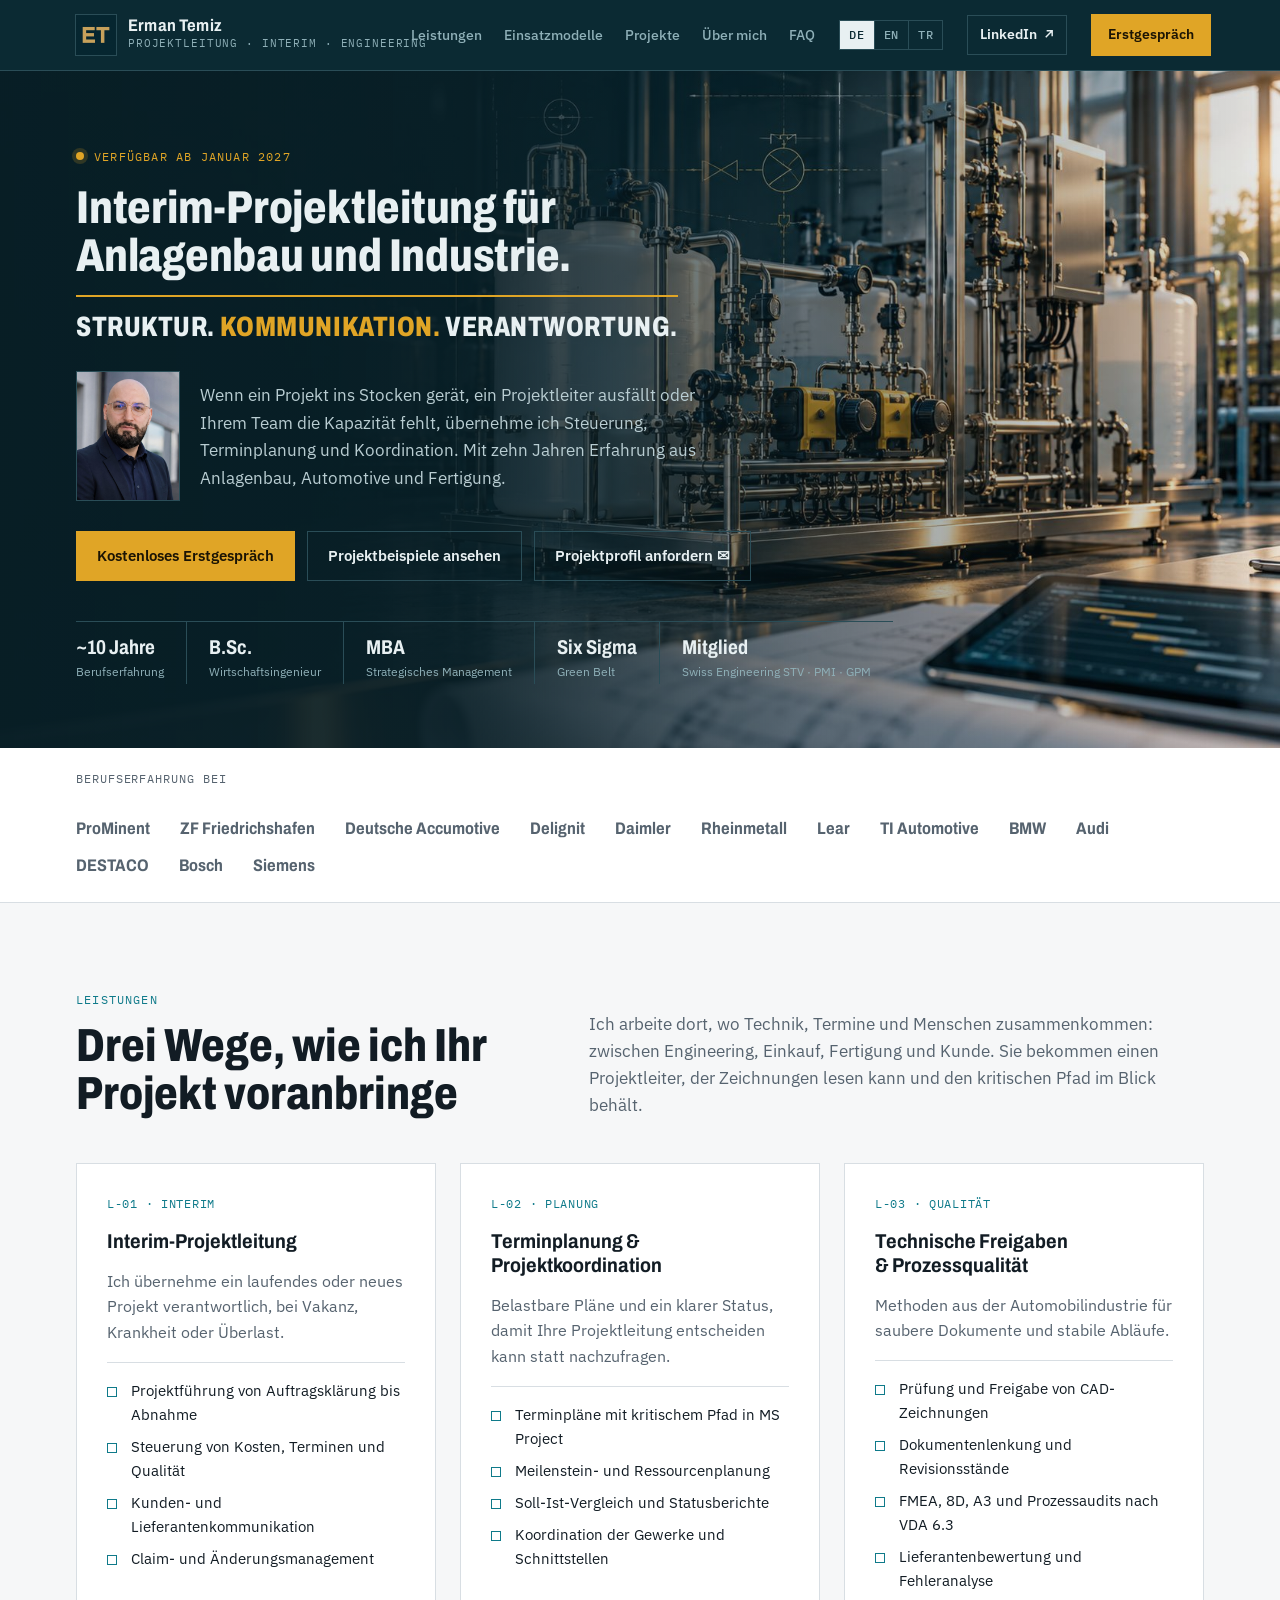
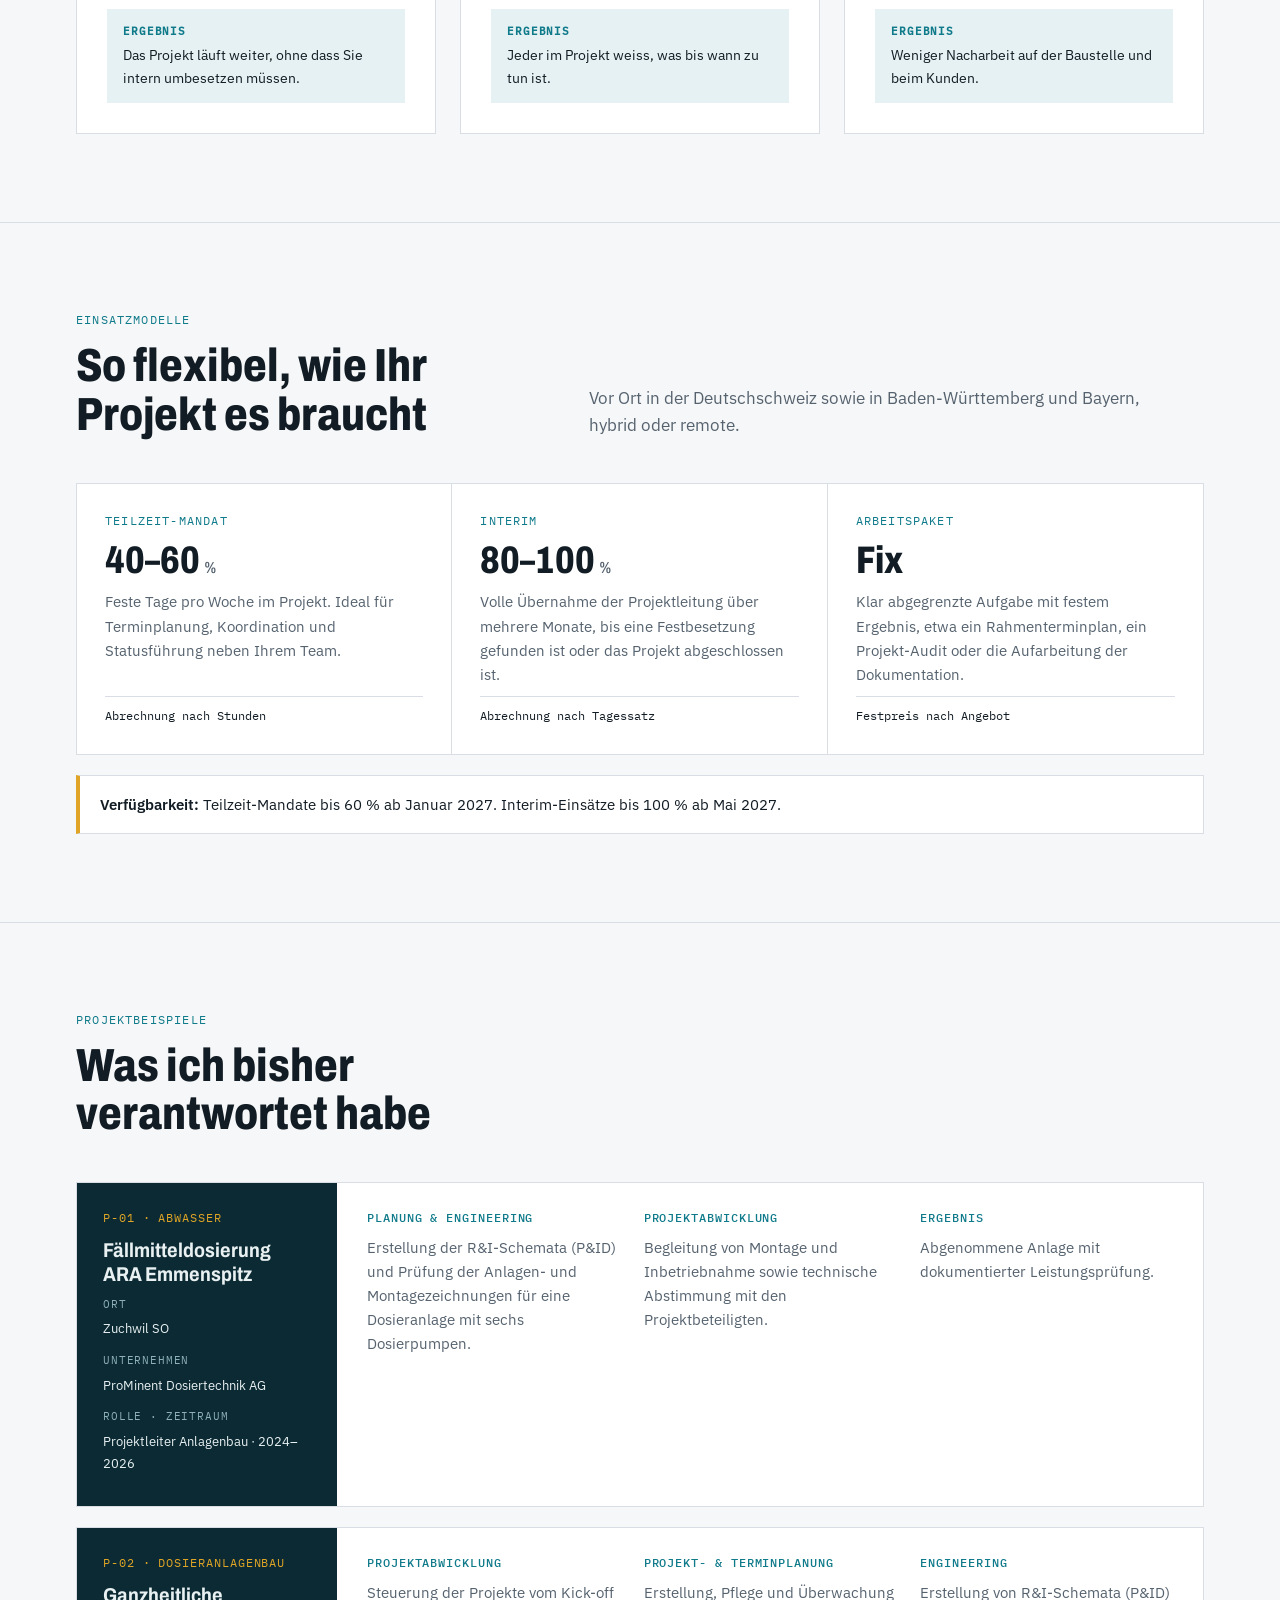
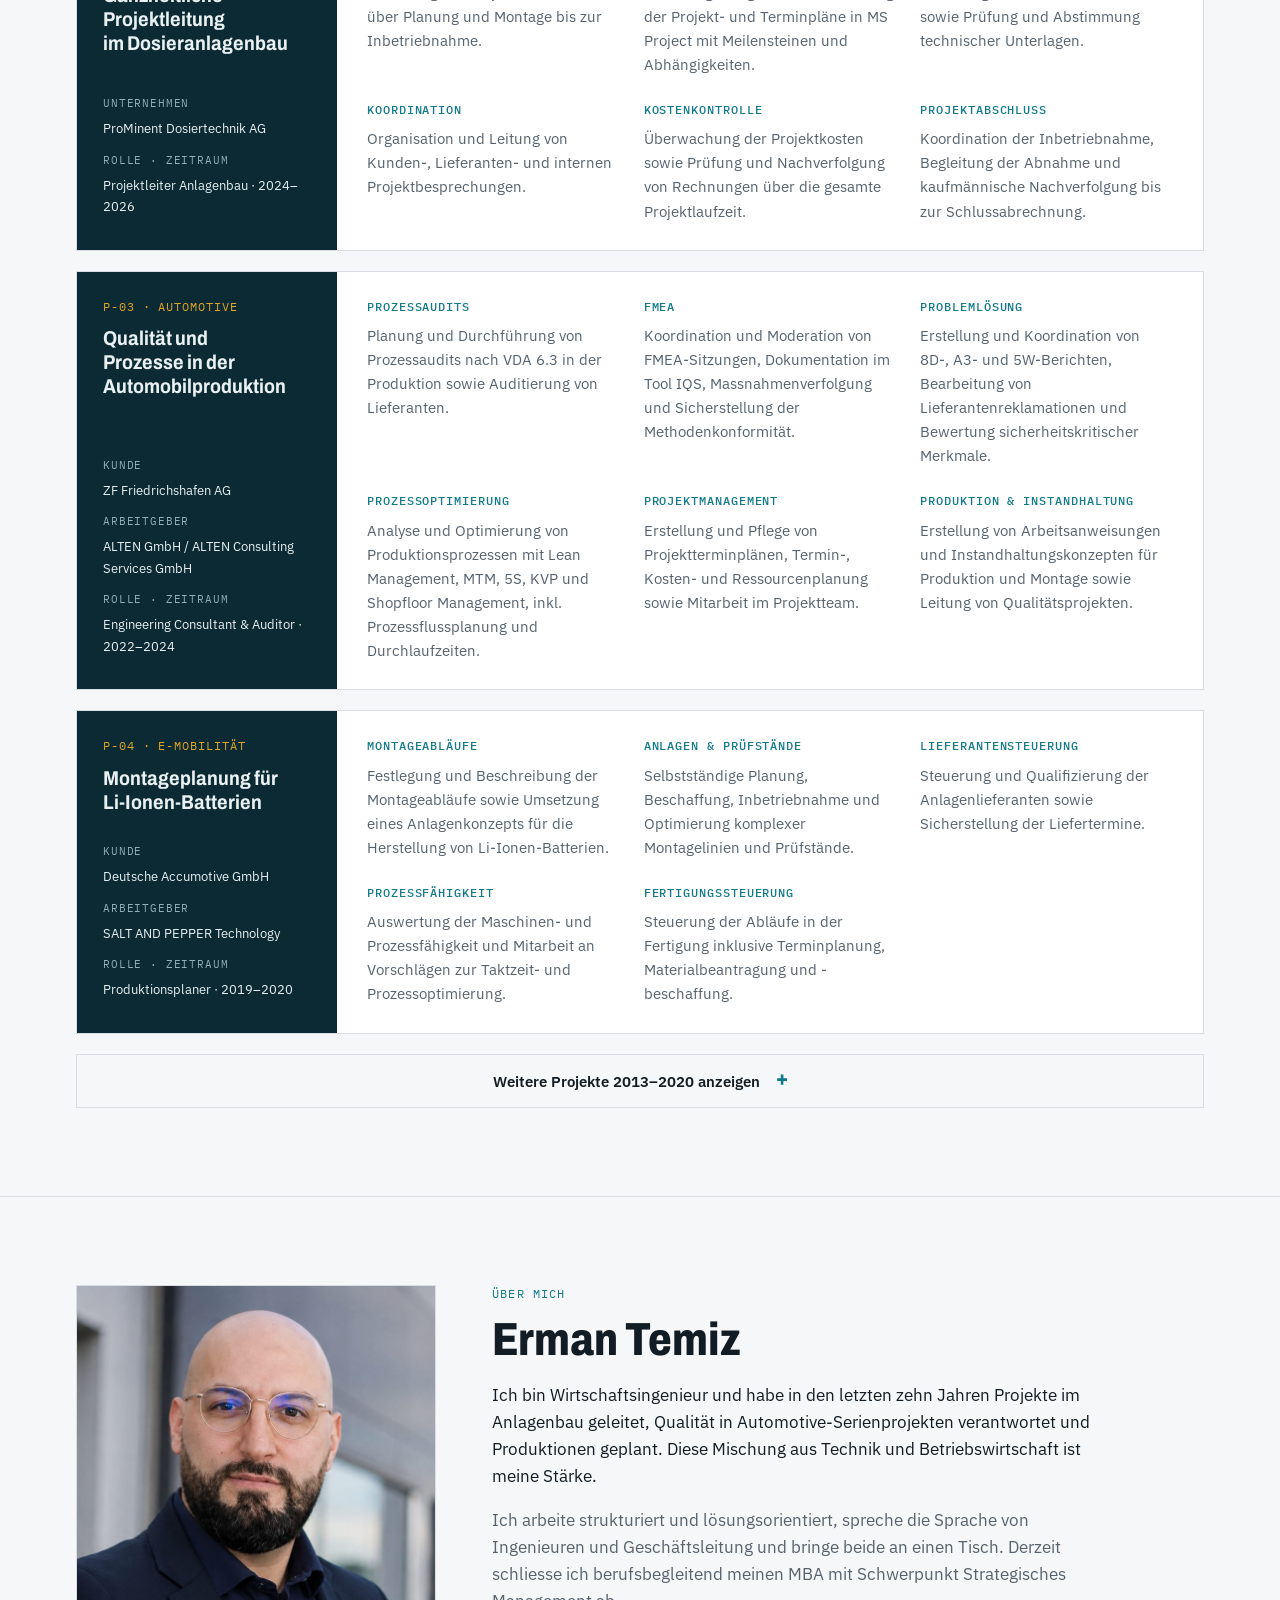
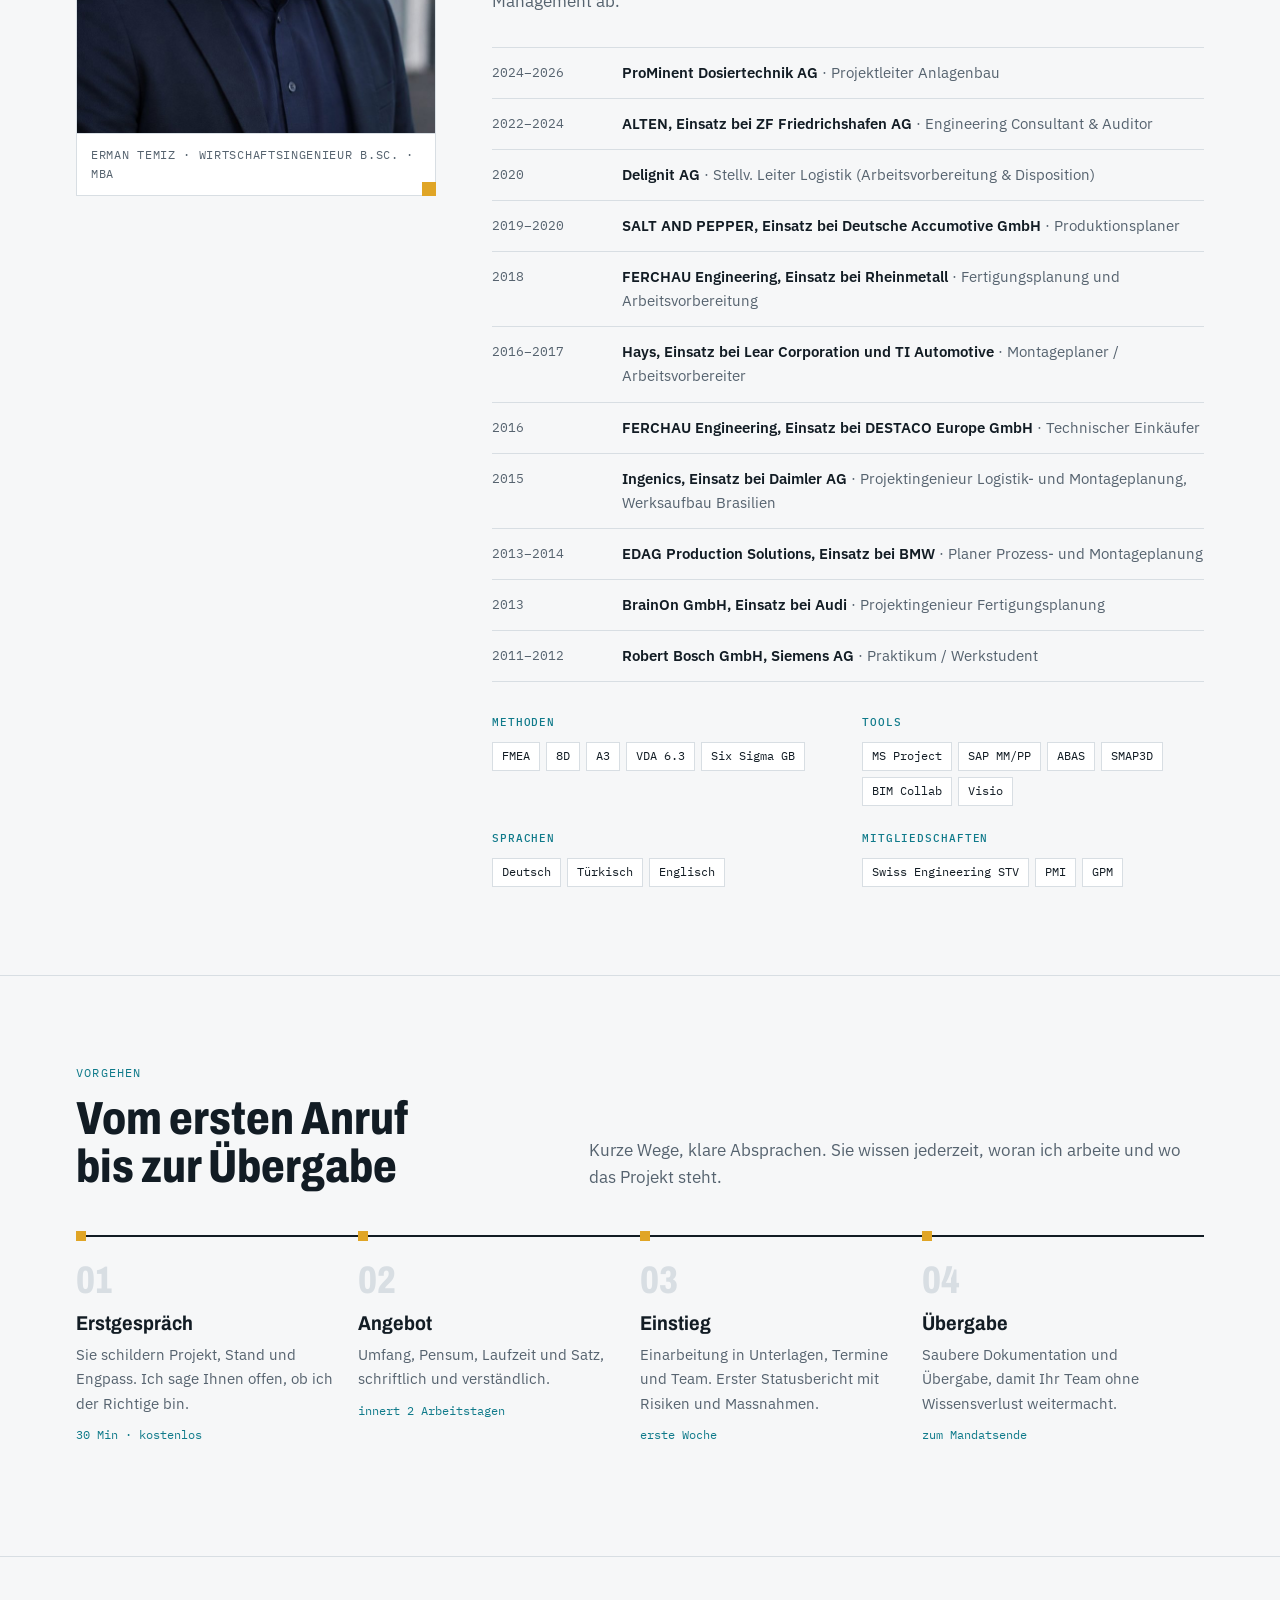
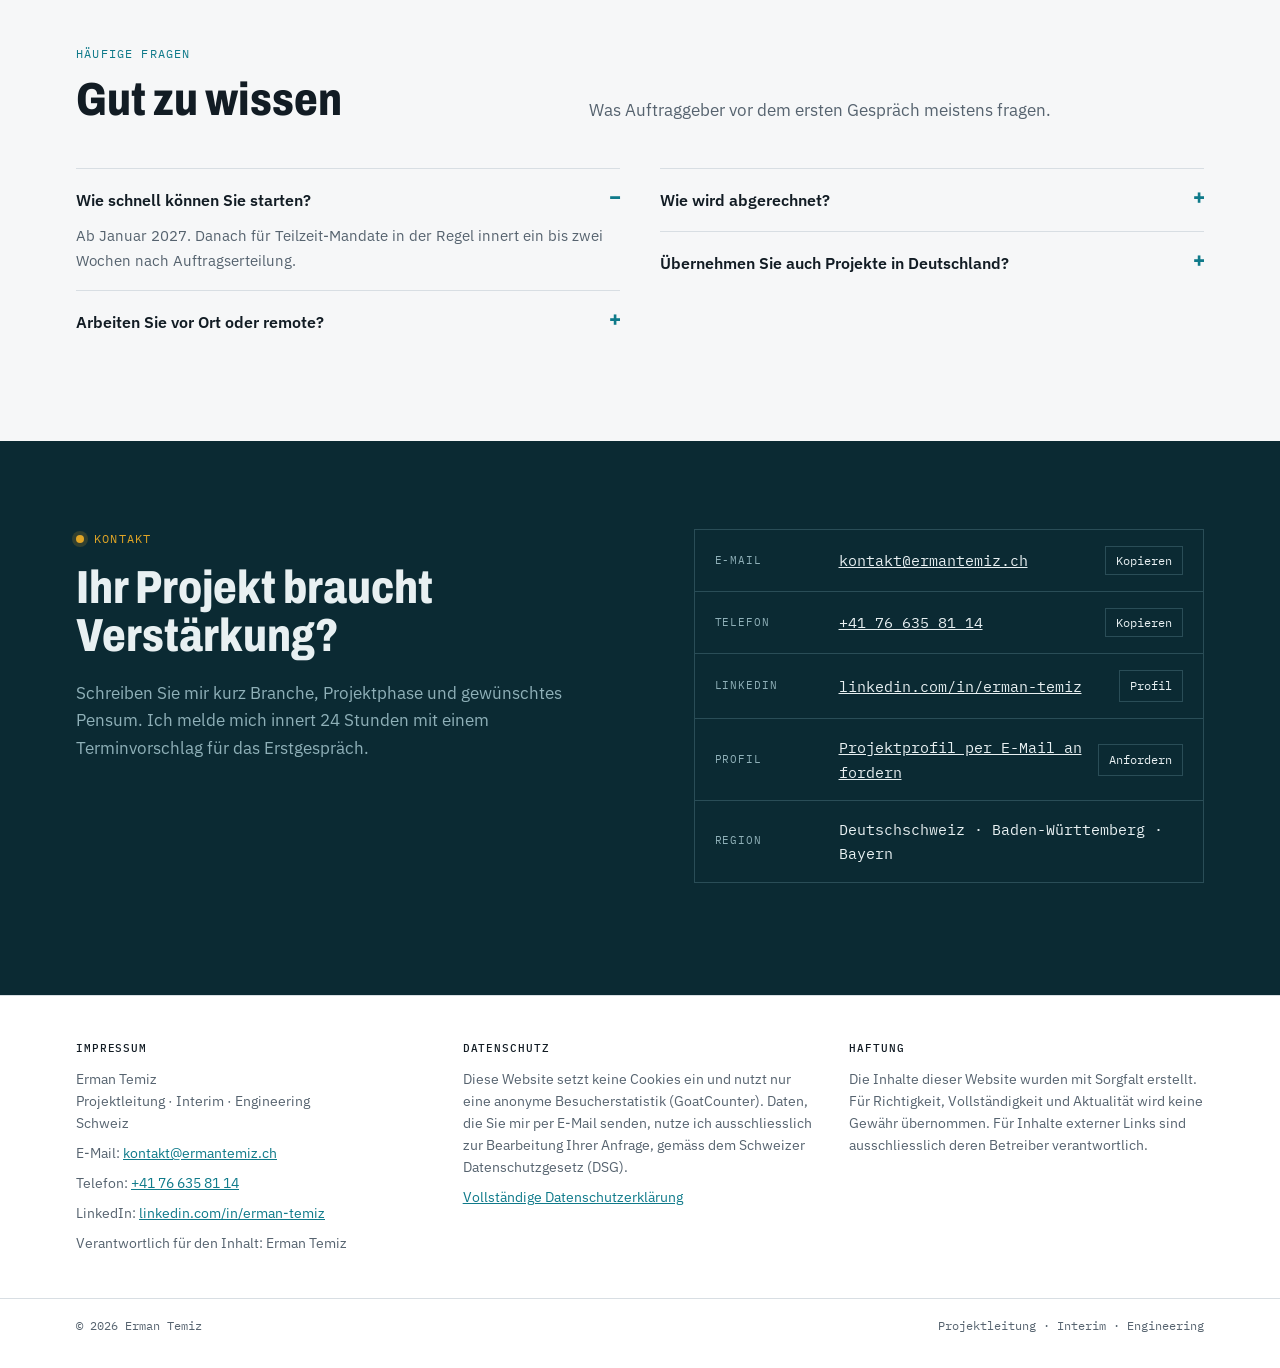
==== commit 6911715a: "Hero: Mitgliedschaften (Swiss Engineering STV, PMI, GPM) in der Kennzahlen-Leiste Co-Authored-By: Cl" ====
--- a/index.html
+++ b/index.html
@@ -116,12 +116,14 @@
 @media (max-width:480px){.hero-me{align-items:flex-start;gap:14px}.hero-me img{width:78px;height:98px}.hero .lead{font-size:1rem}}
 .hero .cta{display:flex;flex-wrap:wrap;gap:12px;margin-top:30px}
 @media (min-width:901px){.hero .cta{width:max-content;max-width:760px}}
-.creds{display:grid;grid-template-columns:repeat(4,auto);justify-content:start;gap:0;margin-top:40px;border-top:1px solid var(--band-line)}
+.creds{display:grid;grid-template-columns:repeat(5,auto);justify-content:start;gap:0;margin-top:40px;border-top:1px solid var(--band-line)}
+@media (min-width:901px){.creds{width:max-content}}
+@media (max-width:1100px) and (min-width:561px){.creds{grid-template-columns:repeat(3,auto);row-gap:14px}.creds div:nth-child(3){border-right:0;margin-right:0}}
 .creds div{padding:14px 22px 0 0;margin-right:22px;border-right:1px solid var(--band-line)}
 .creds div:last-child{border-right:0;margin-right:0}
 .creds b{display:block;font-family:var(--display);font-stretch:80%;font-weight:700;font-size:1.25rem;line-height:1.1}
 .creds span{font-size:.78rem;color:var(--band-muted)}
-@media (max-width:560px){.creds{grid-template-columns:1fr 1fr}.creds div{border-right:0;margin-right:0}}
+@media (max-width:560px){.creds{grid-template-columns:1fr 1fr}.creds div{border-right:0;margin-right:0}.creds div:last-child{grid-column:1/-1}}
 
 
 /* experience strip */
@@ -305,6 +307,7 @@
           <div><b>B.Sc.</b><span>Wirtschaftsingenieur</span></div>
           <div><b>MBA</b><span>Strategisches Management</span></div>
           <div><b>Six Sigma</b><span>Green Belt</span></div>
+          <div><b>Mitglied</b><span>Swiss Engineering STV · PMI · GPM</span></div>
         </div>
       </div>
     </div>
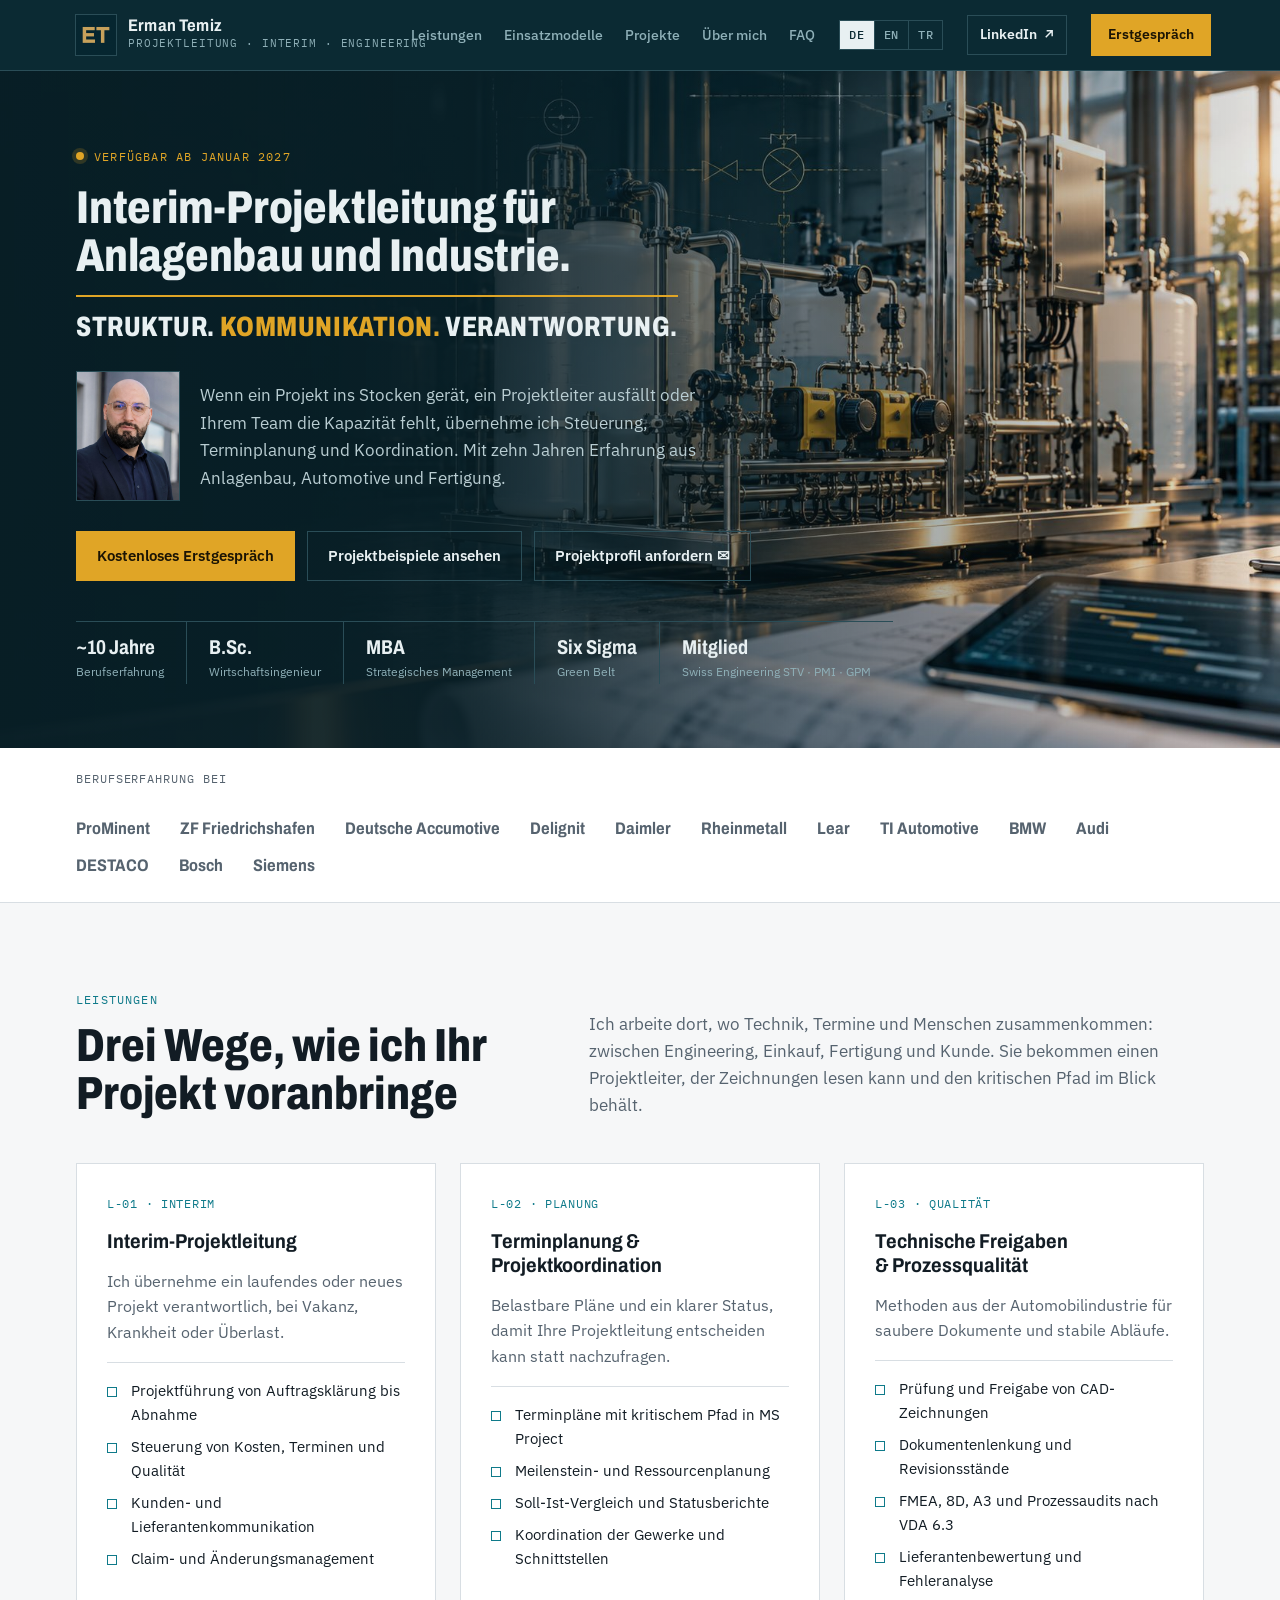
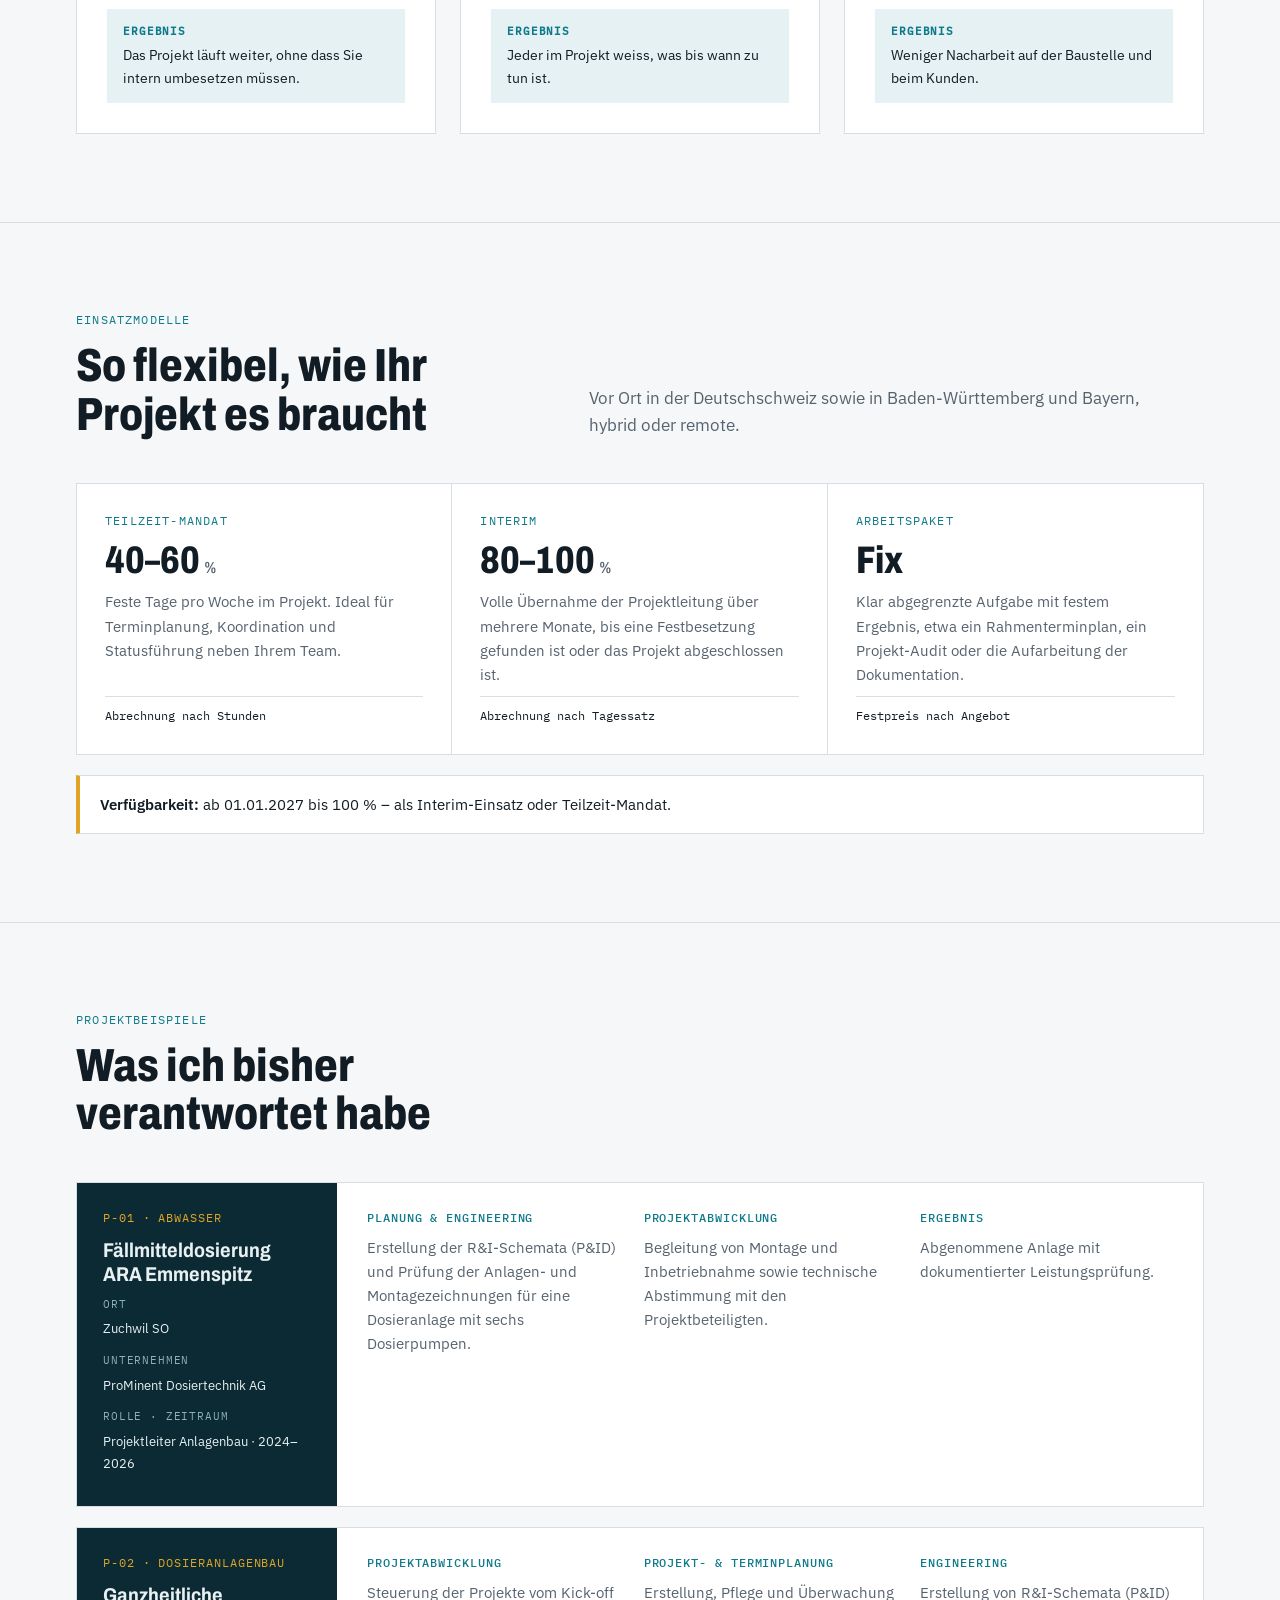
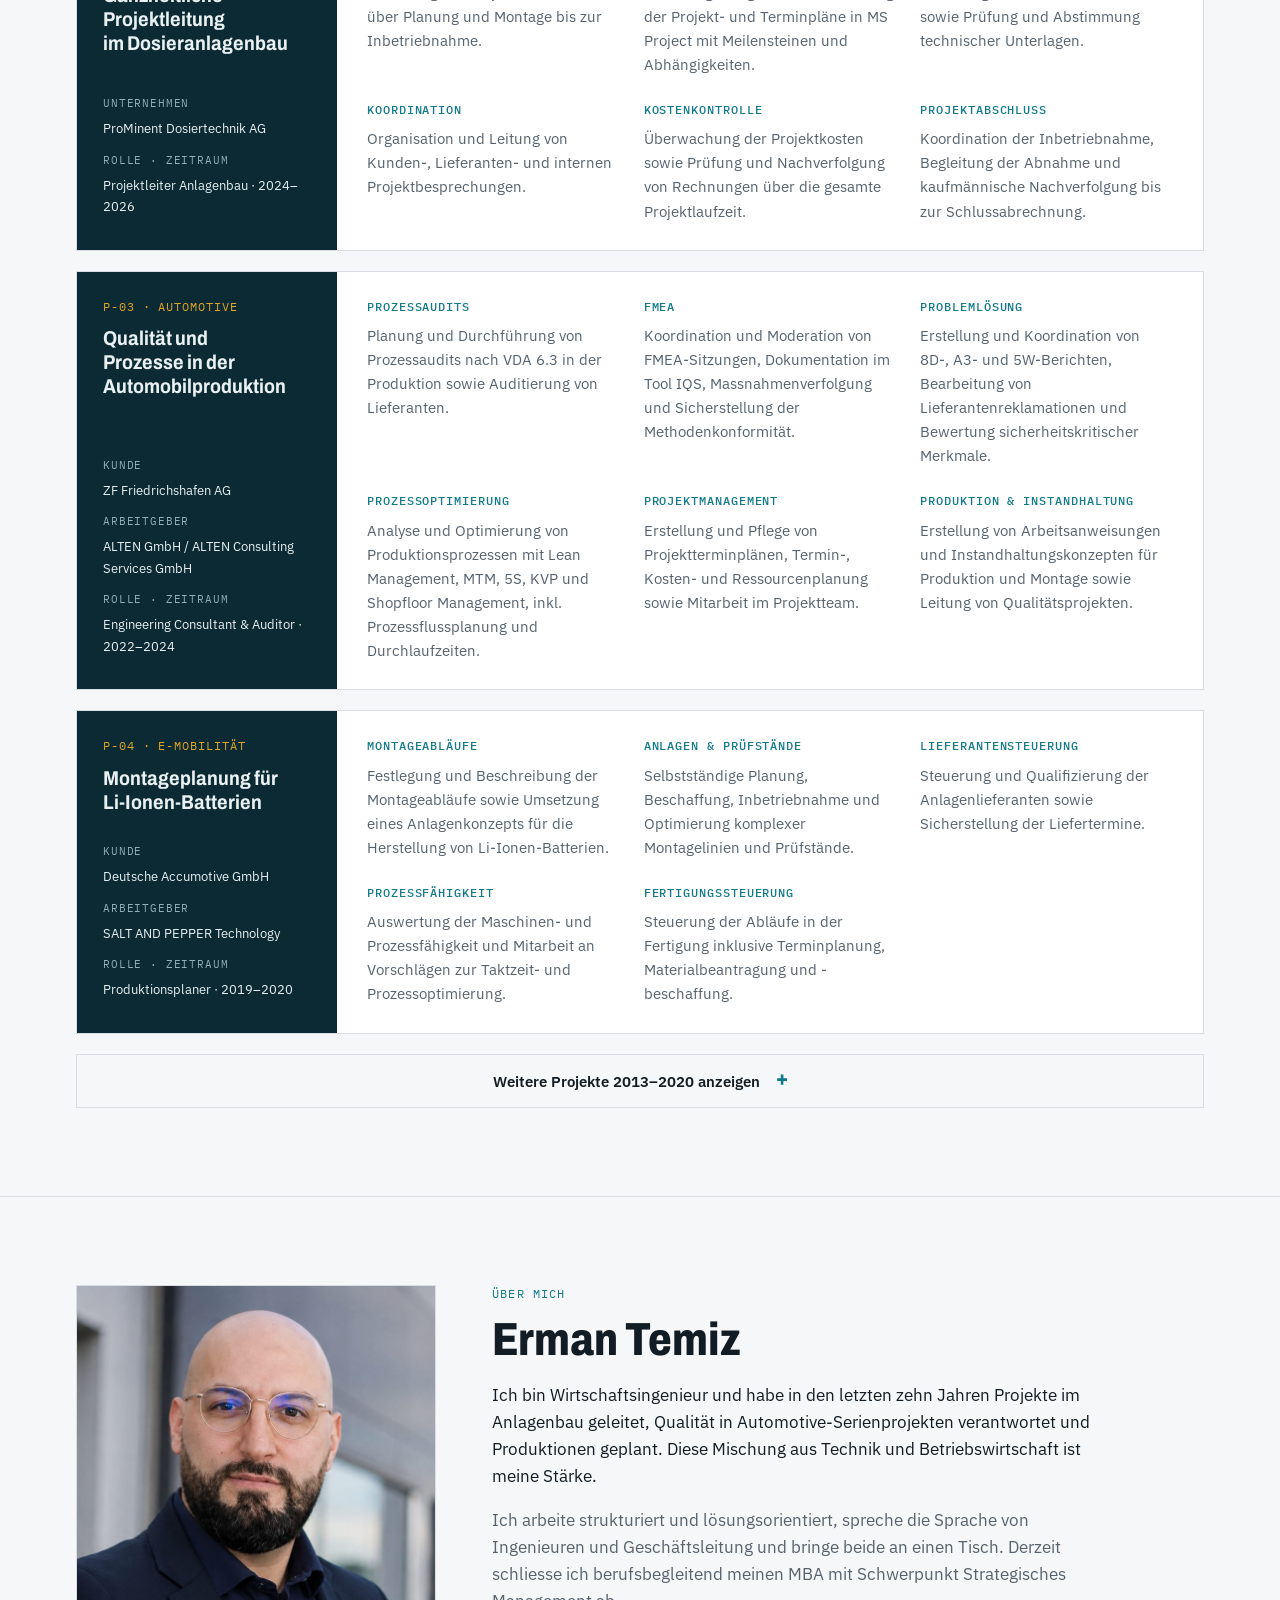
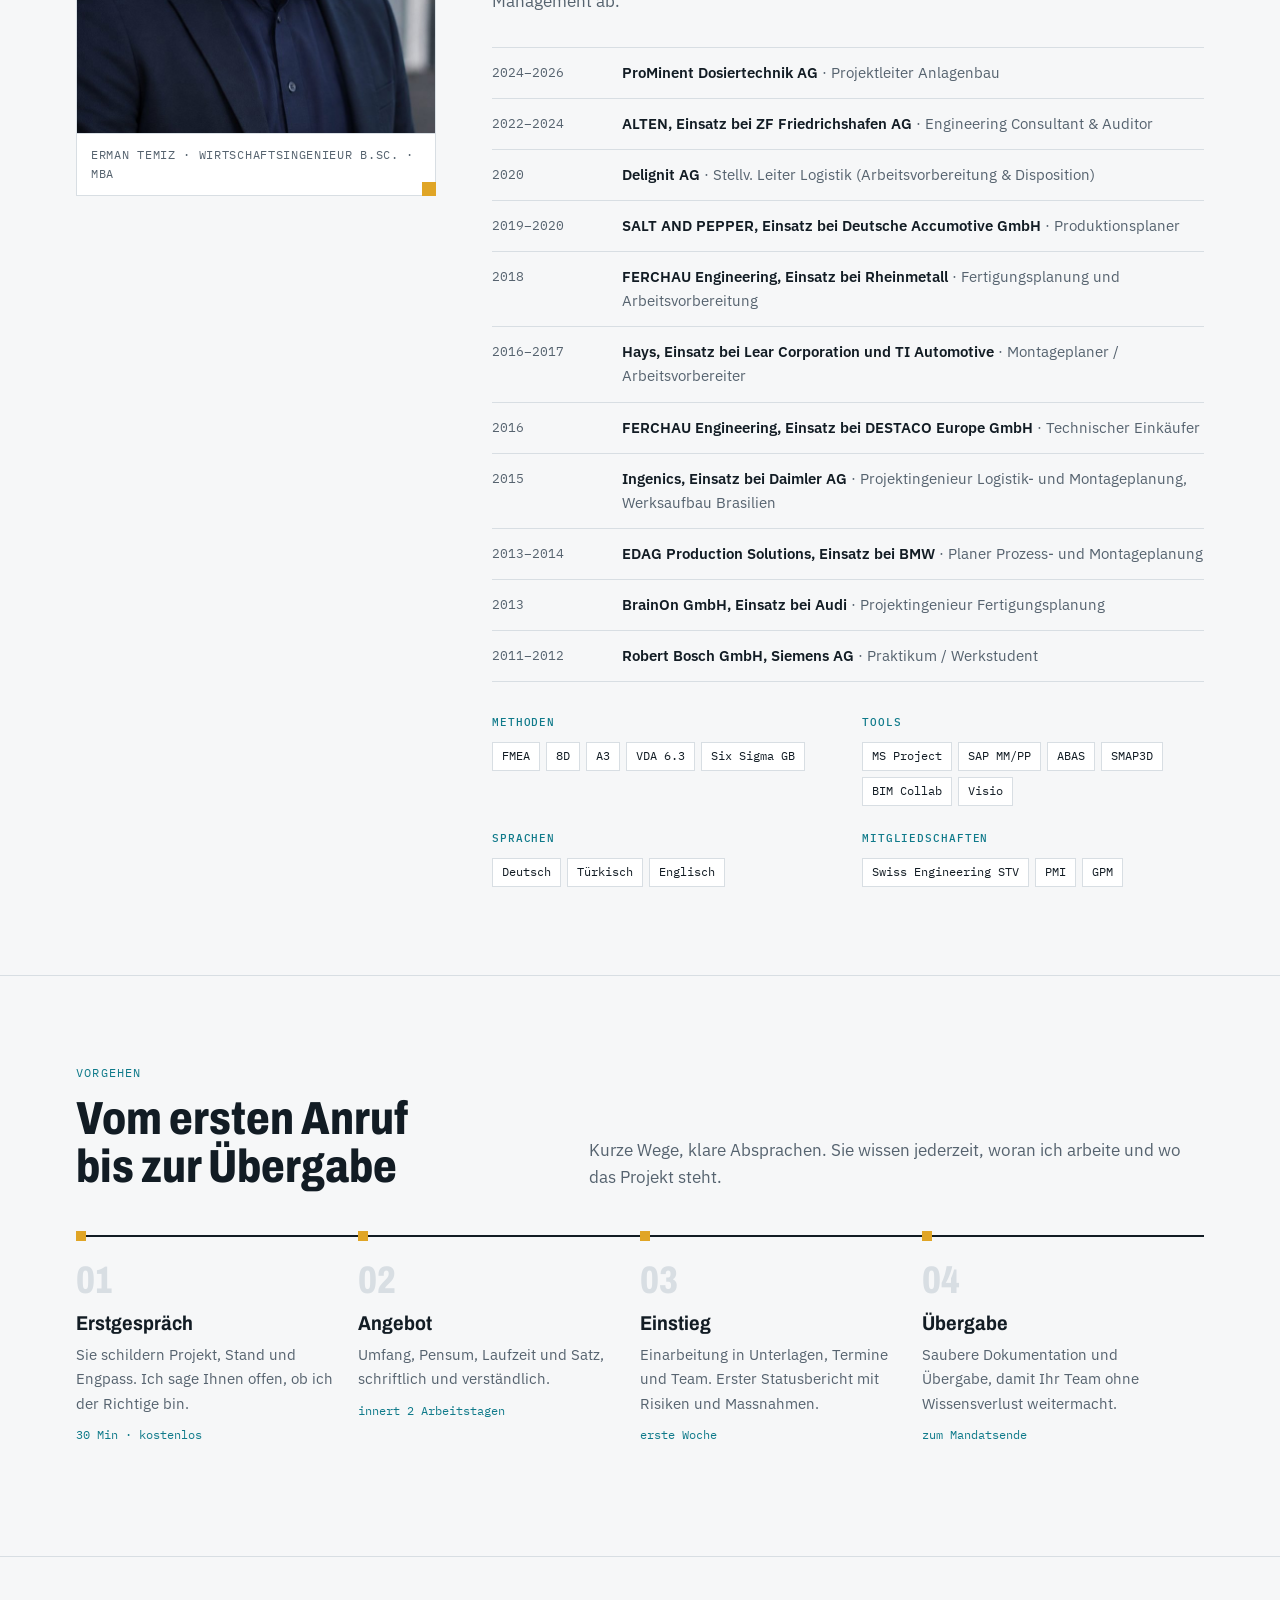
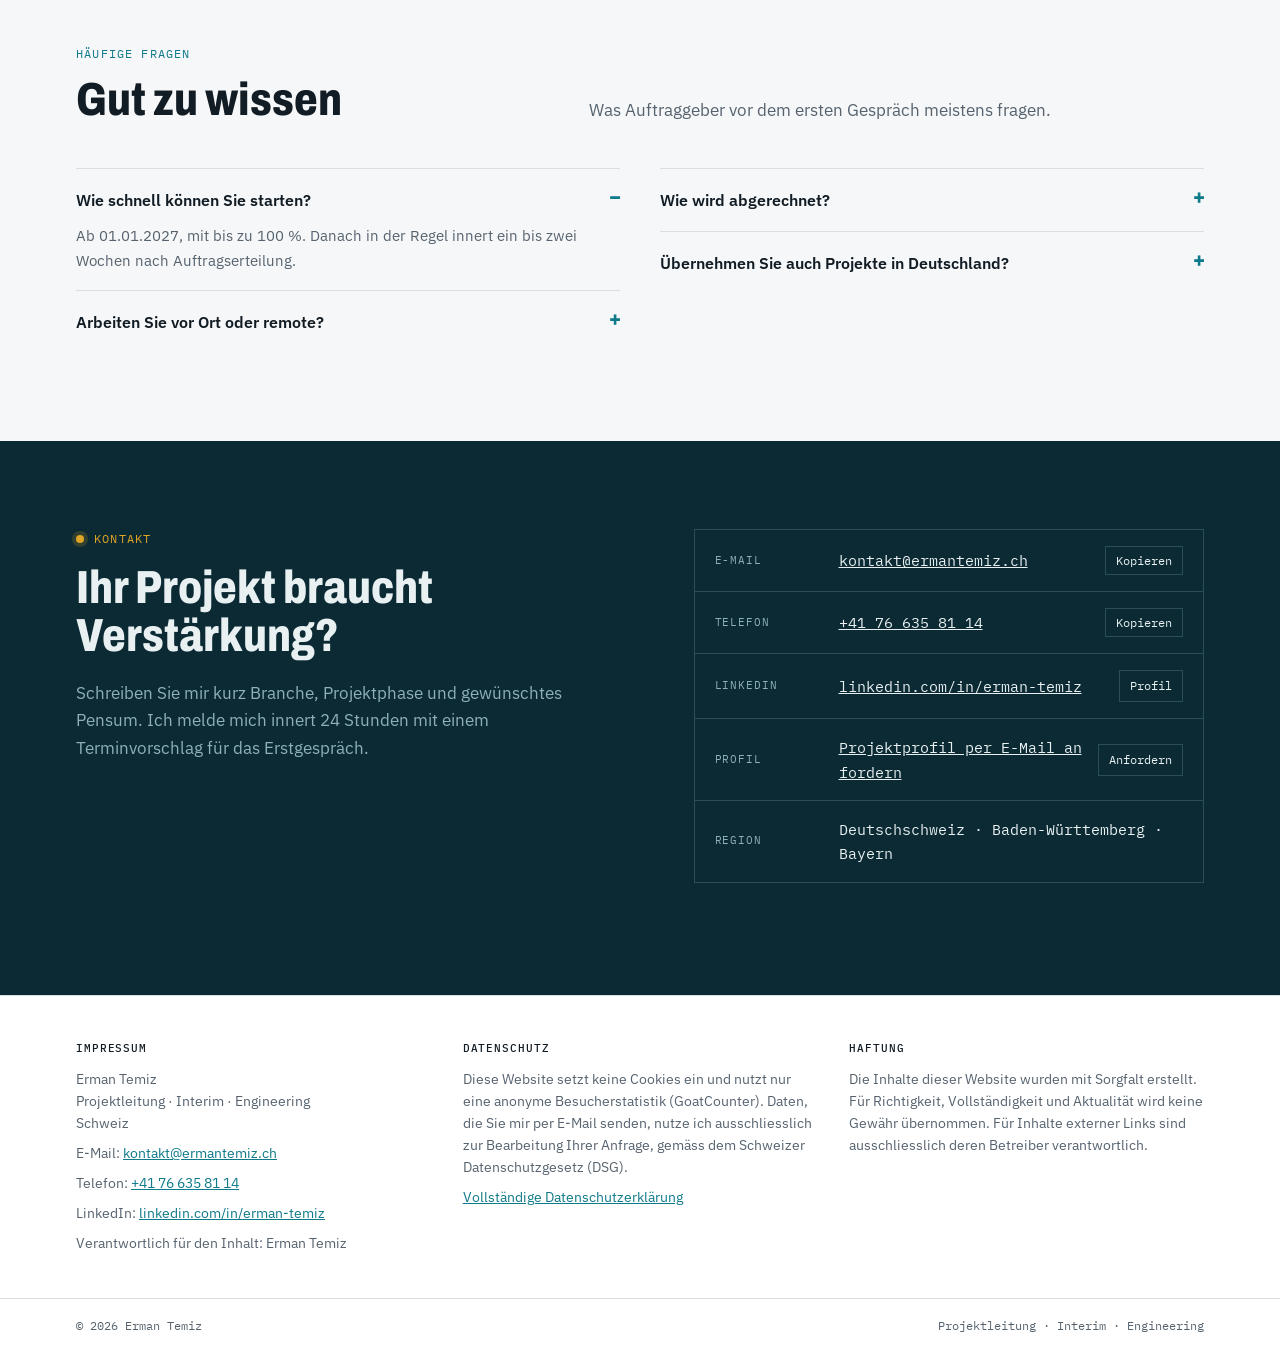
==== commit dfab37cf: "Verfügbarkeit: ab 01.01.2027 bis 100 % Co-Authored-By: Claude Opus 5.5 <noreply@anthropic.com> Claud" ====
--- a/index.html
+++ b/index.html
@@ -396,7 +396,7 @@
         </div>
       </div>
       <div class="avail-note">
-        <p><b>Verfügbarkeit:</b> Teilzeit-Mandate bis 60 % ab Januar 2027. Interim-Einsätze bis 100 % ab Mai 2027.</p>
+        <p><b>Verfügbarkeit:</b> ab 01.01.2027 bis 100 % – als Interim-Einsatz oder Teilzeit-Mandat.</p>
       </div>
     </div>
   </section>
@@ -657,7 +657,7 @@
       </div>
       <div class="faq">
         <div>
-          <details open><summary>Wie schnell können Sie starten?</summary><p>Ab Januar 2027. Danach für Teilzeit-Mandate in der Regel innert ein bis zwei Wochen nach Auftragserteilung.</p></details>
+          <details open><summary>Wie schnell können Sie starten?</summary><p>Ab 01.01.2027, mit bis zu 100 %. Danach in der Regel innert ein bis zwei Wochen nach Auftragserteilung.</p></details>
           <details><summary>Arbeiten Sie vor Ort oder remote?</summary><p>Beides. Gerade in der Anlaufphase und bei Baustellen- oder Fertigungsterminen bin ich gerne vor Ort. Statusführung und Planung gehen gut remote.</p></details>
         </div>
         <div>
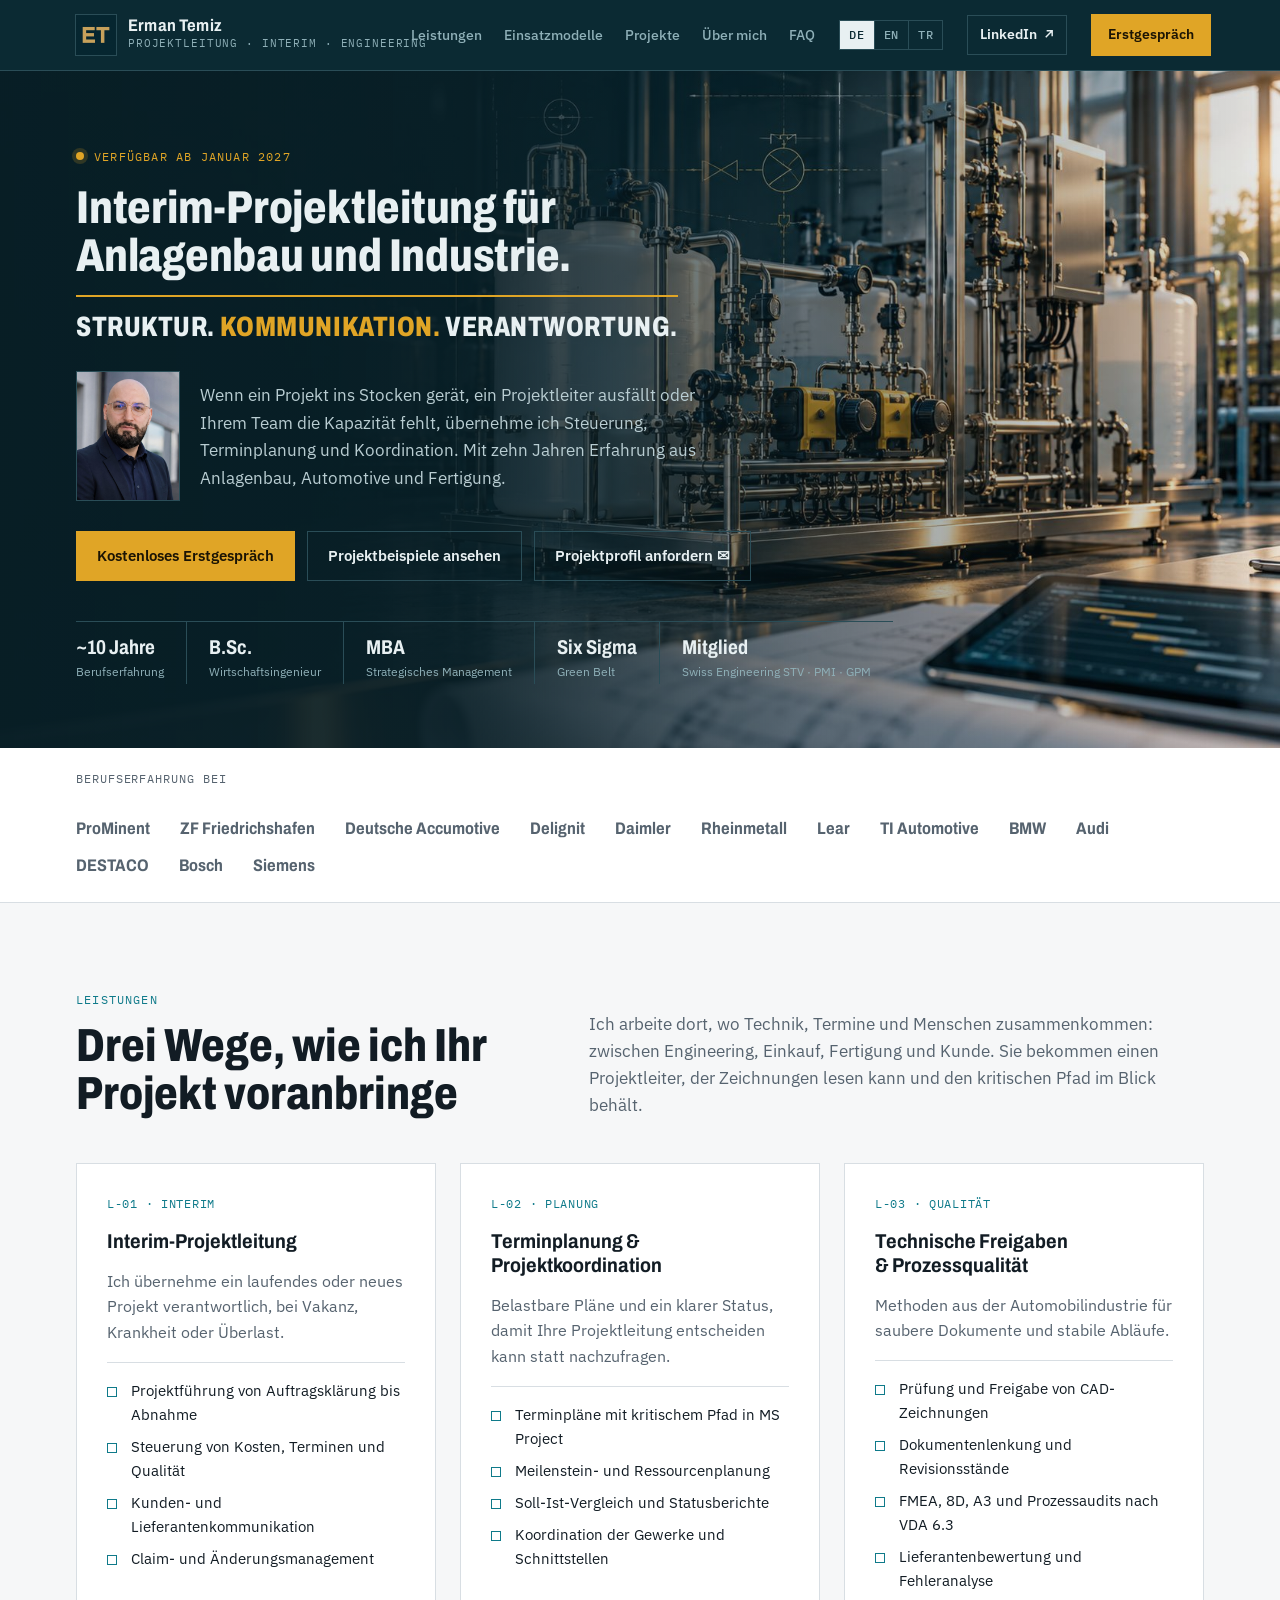
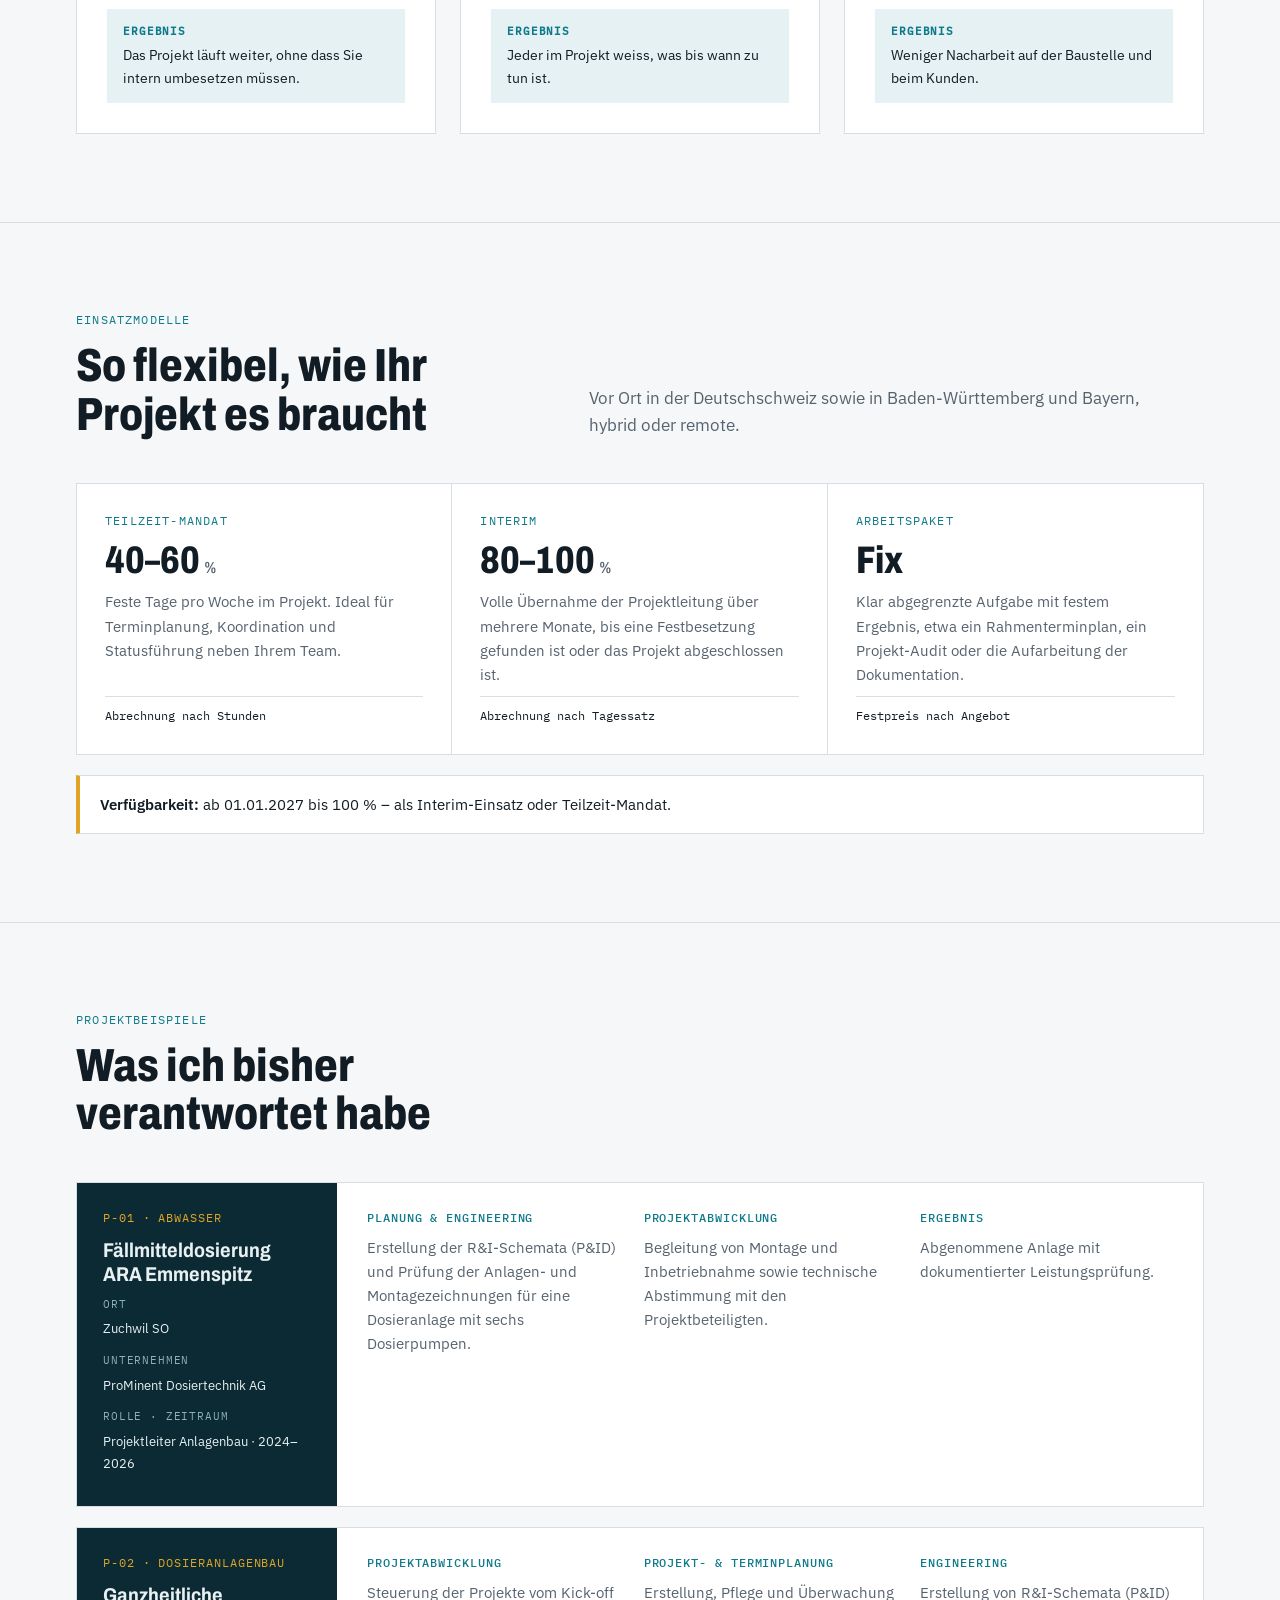
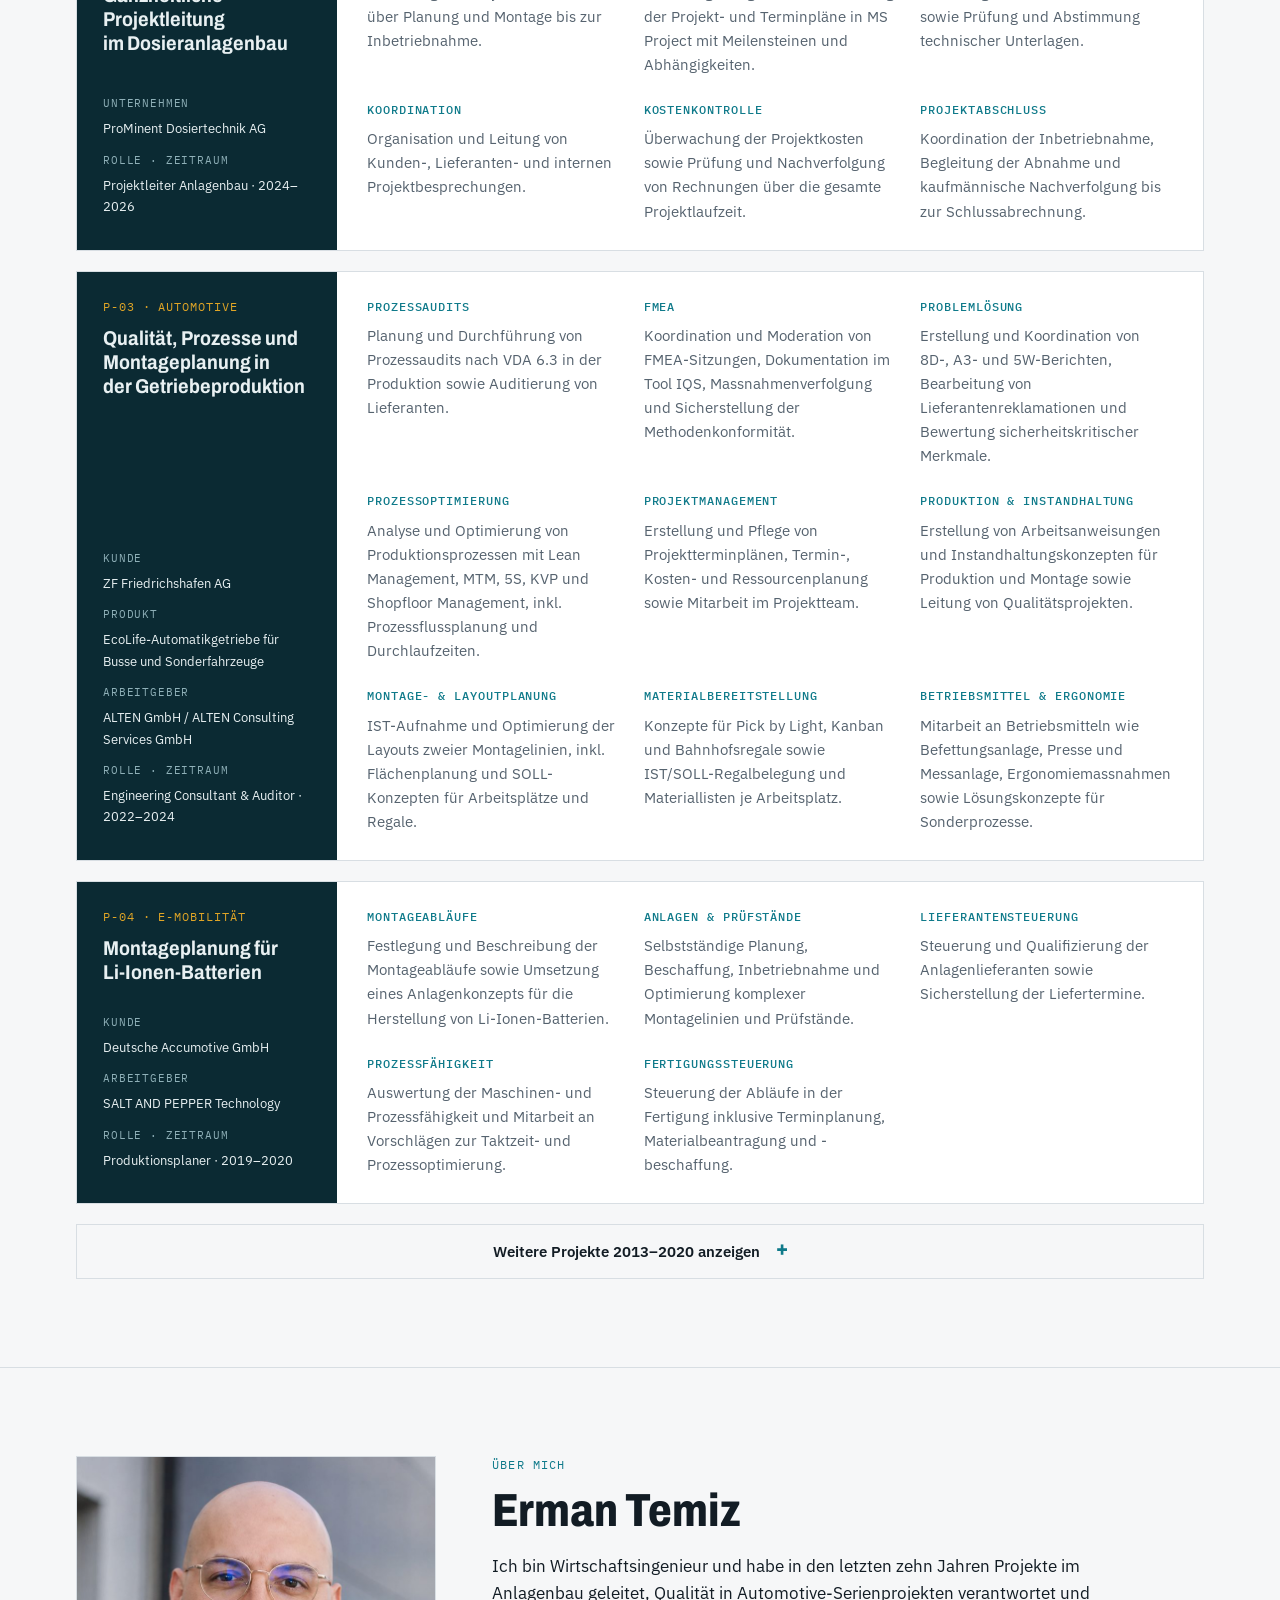
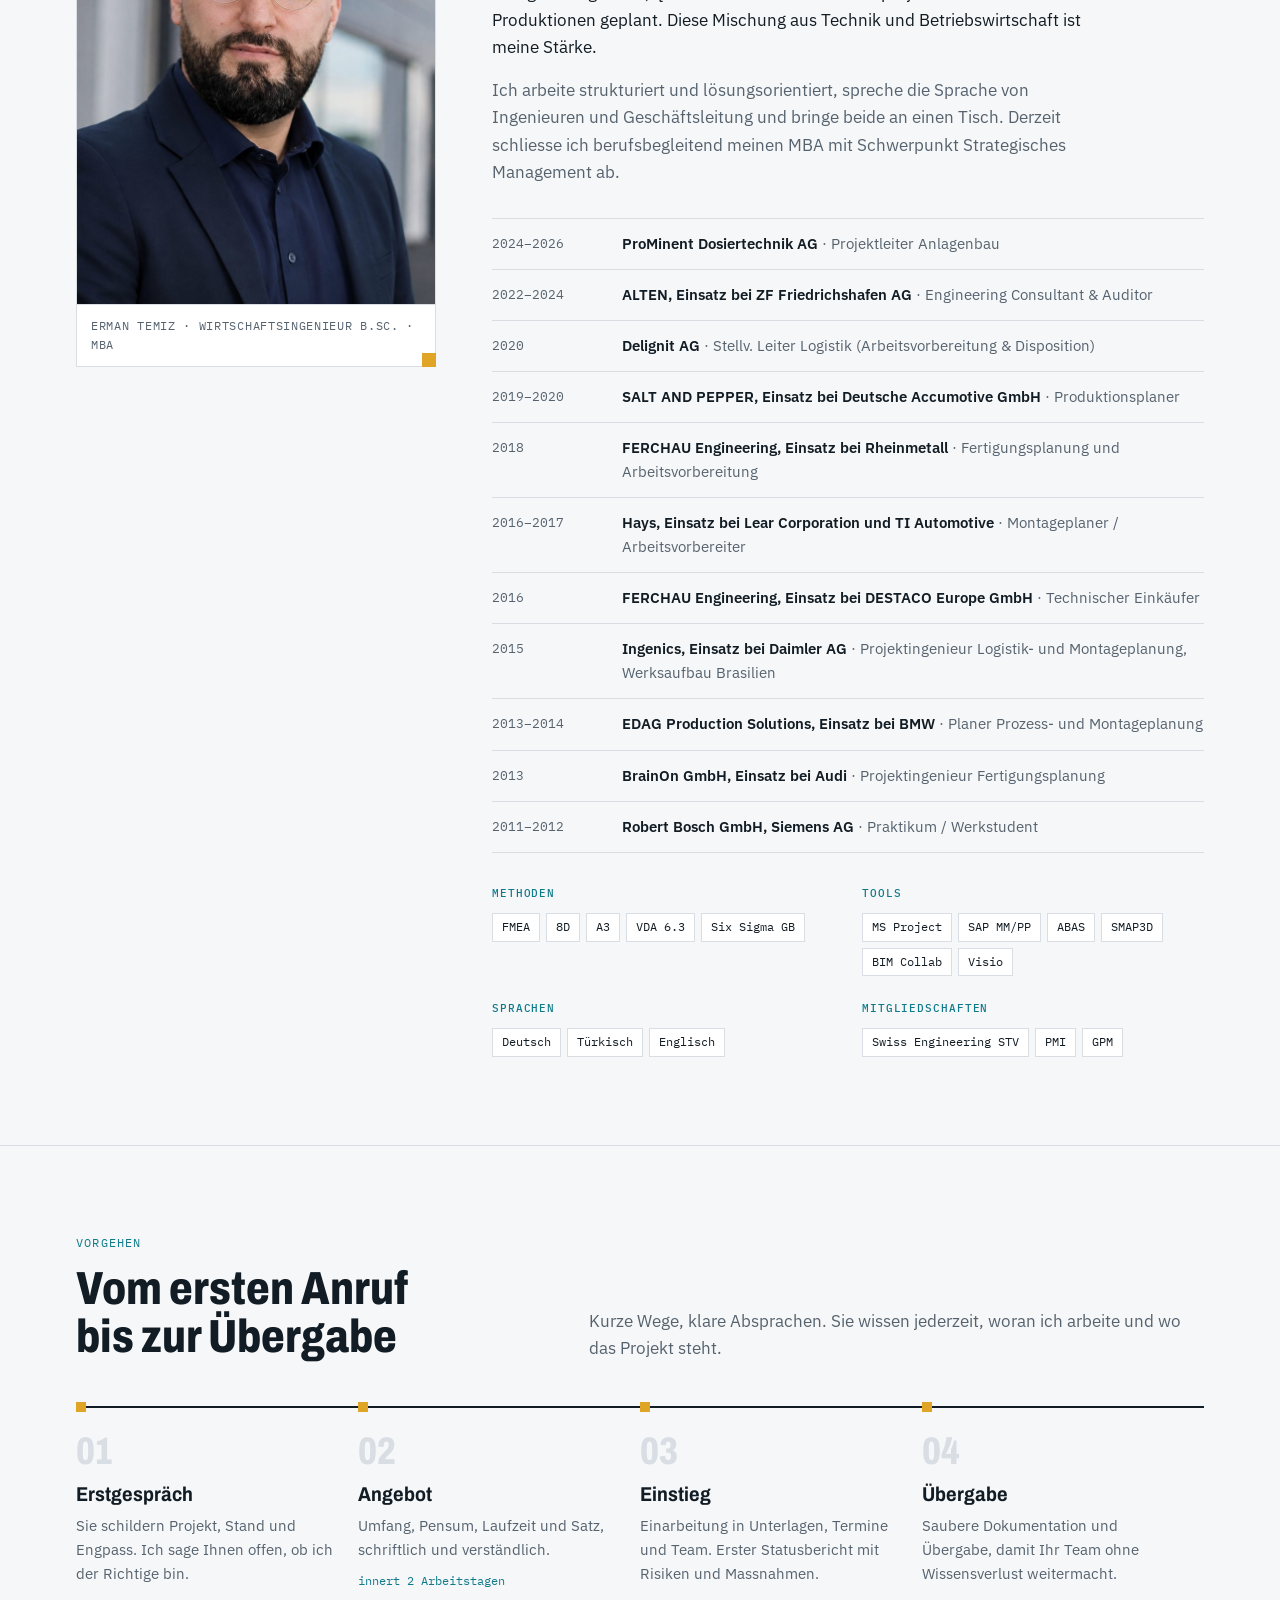
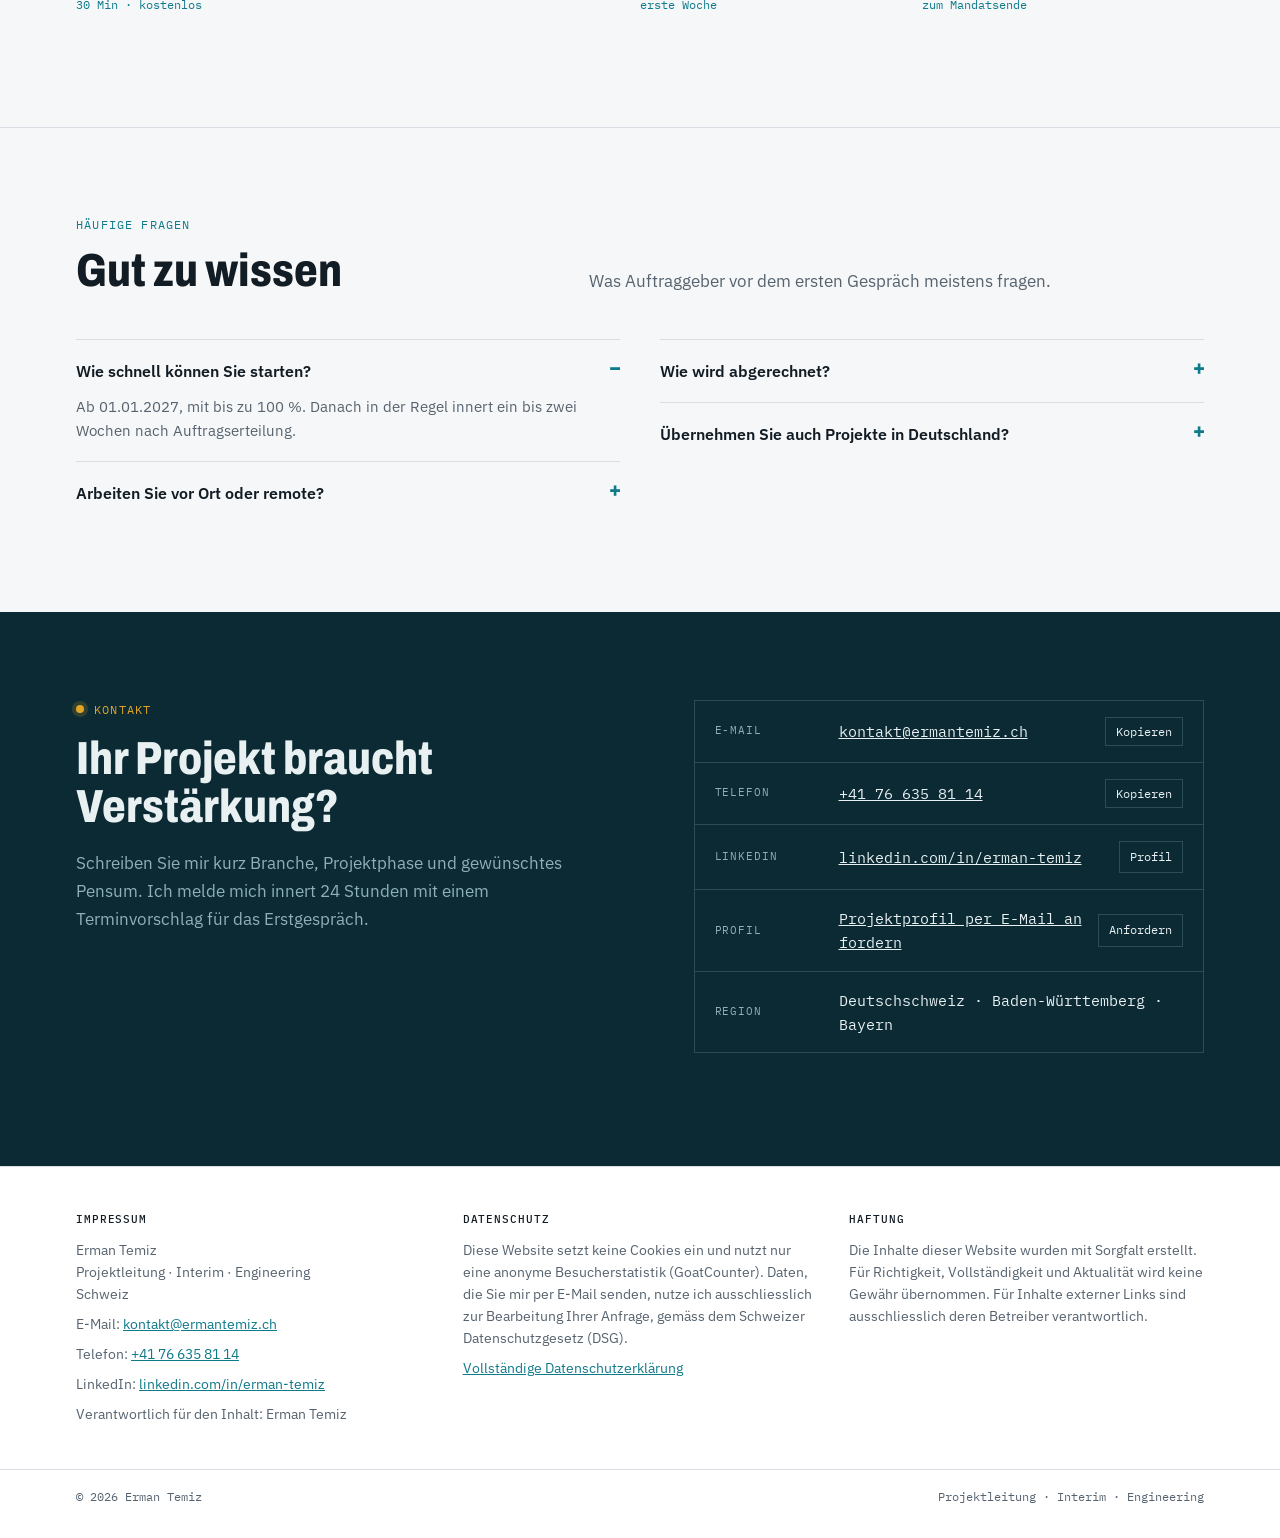
==== commit aabaad21: "ZF-Projekt: EcoLife, Montage-/Layoutplanung, Materialbereitstellung, Betriebsmittel ergänzt Co-Autho" ====
--- a/index.html
+++ b/index.html
@@ -444,9 +444,10 @@
         <article class="case">
           <div class="case-side">
             <span class="code">P-03 · AUTOMOTIVE</span>
-            <h3>Qualität und Prozesse in der Automobilproduktion</h3>
+            <h3>Qualität, Prozesse und Montageplanung in der Getriebeproduktion</h3>
             <dl>
               <dt>Kunde</dt><dd>ZF Friedrichshafen AG</dd>
+              <dt>Produkt</dt><dd>EcoLife-Automatikgetriebe für Busse und Sonderfahrzeuge</dd>
               <dt>Arbeitgeber</dt><dd>ALTEN GmbH / ALTEN Consulting Services GmbH</dd>
               <dt>Rolle · Zeitraum</dt><dd>Engineering Consultant &amp; Auditor · 2022–2024</dd>
             </dl>
@@ -458,6 +459,9 @@
             <div><h4>Prozessoptimierung</h4><p>Analyse und Optimierung von Produktionsprozessen mit Lean Management, MTM, 5S, KVP und Shopfloor Management, inkl. Prozessflussplanung und Durchlaufzeiten.</p></div>
             <div><h4>Projektmanagement</h4><p>Erstellung und Pflege von Projektterminplänen, Termin-, Kosten- und Ressourcenplanung sowie Mitarbeit im Projektteam.</p></div>
             <div><h4>Produktion &amp; Instandhaltung</h4><p>Erstellung von Arbeitsanweisungen und Instandhaltungskonzepten für Produktion und Montage sowie Leitung von Qualitätsprojekten.</p></div>
+            <div><h4>Montage- &amp; Layoutplanung</h4><p>IST-Aufnahme und Optimierung der Layouts zweier Montagelinien, inkl. Flächenplanung und SOLL-Konzepten für Arbeitsplätze und Regale.</p></div>
+            <div><h4>Materialbereitstellung</h4><p>Konzepte für Pick by Light, Kanban und Bahnhofsregale sowie IST/SOLL-Regalbelegung und Materiallisten je Arbeitsplatz.</p></div>
+            <div><h4>Betriebsmittel &amp; Ergonomie</h4><p>Mitarbeit an Betriebsmitteln wie Befettungsanlage, Presse und Messanlage, Ergonomiemassnahmen sowie Lösungskonzepte für Sonderprozesse.</p></div>
           </div>
         </article>
         <article class="case">
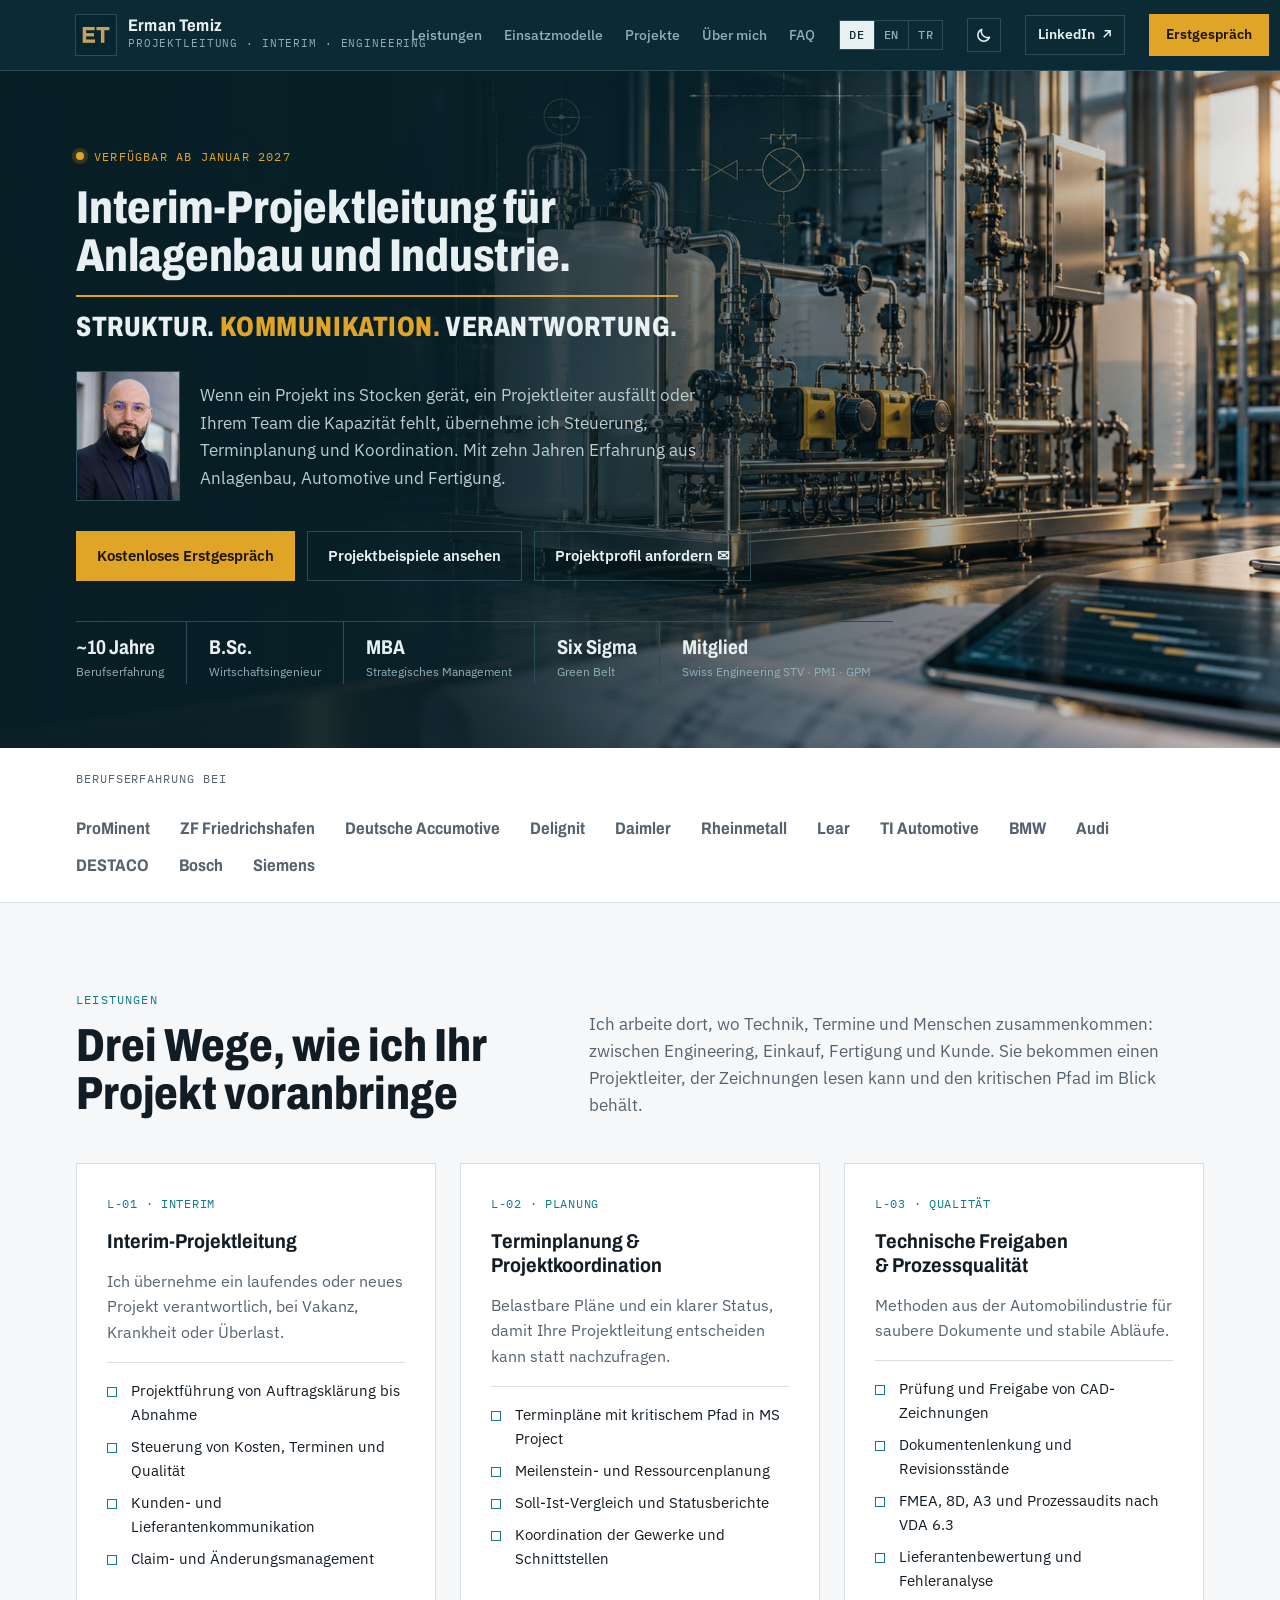
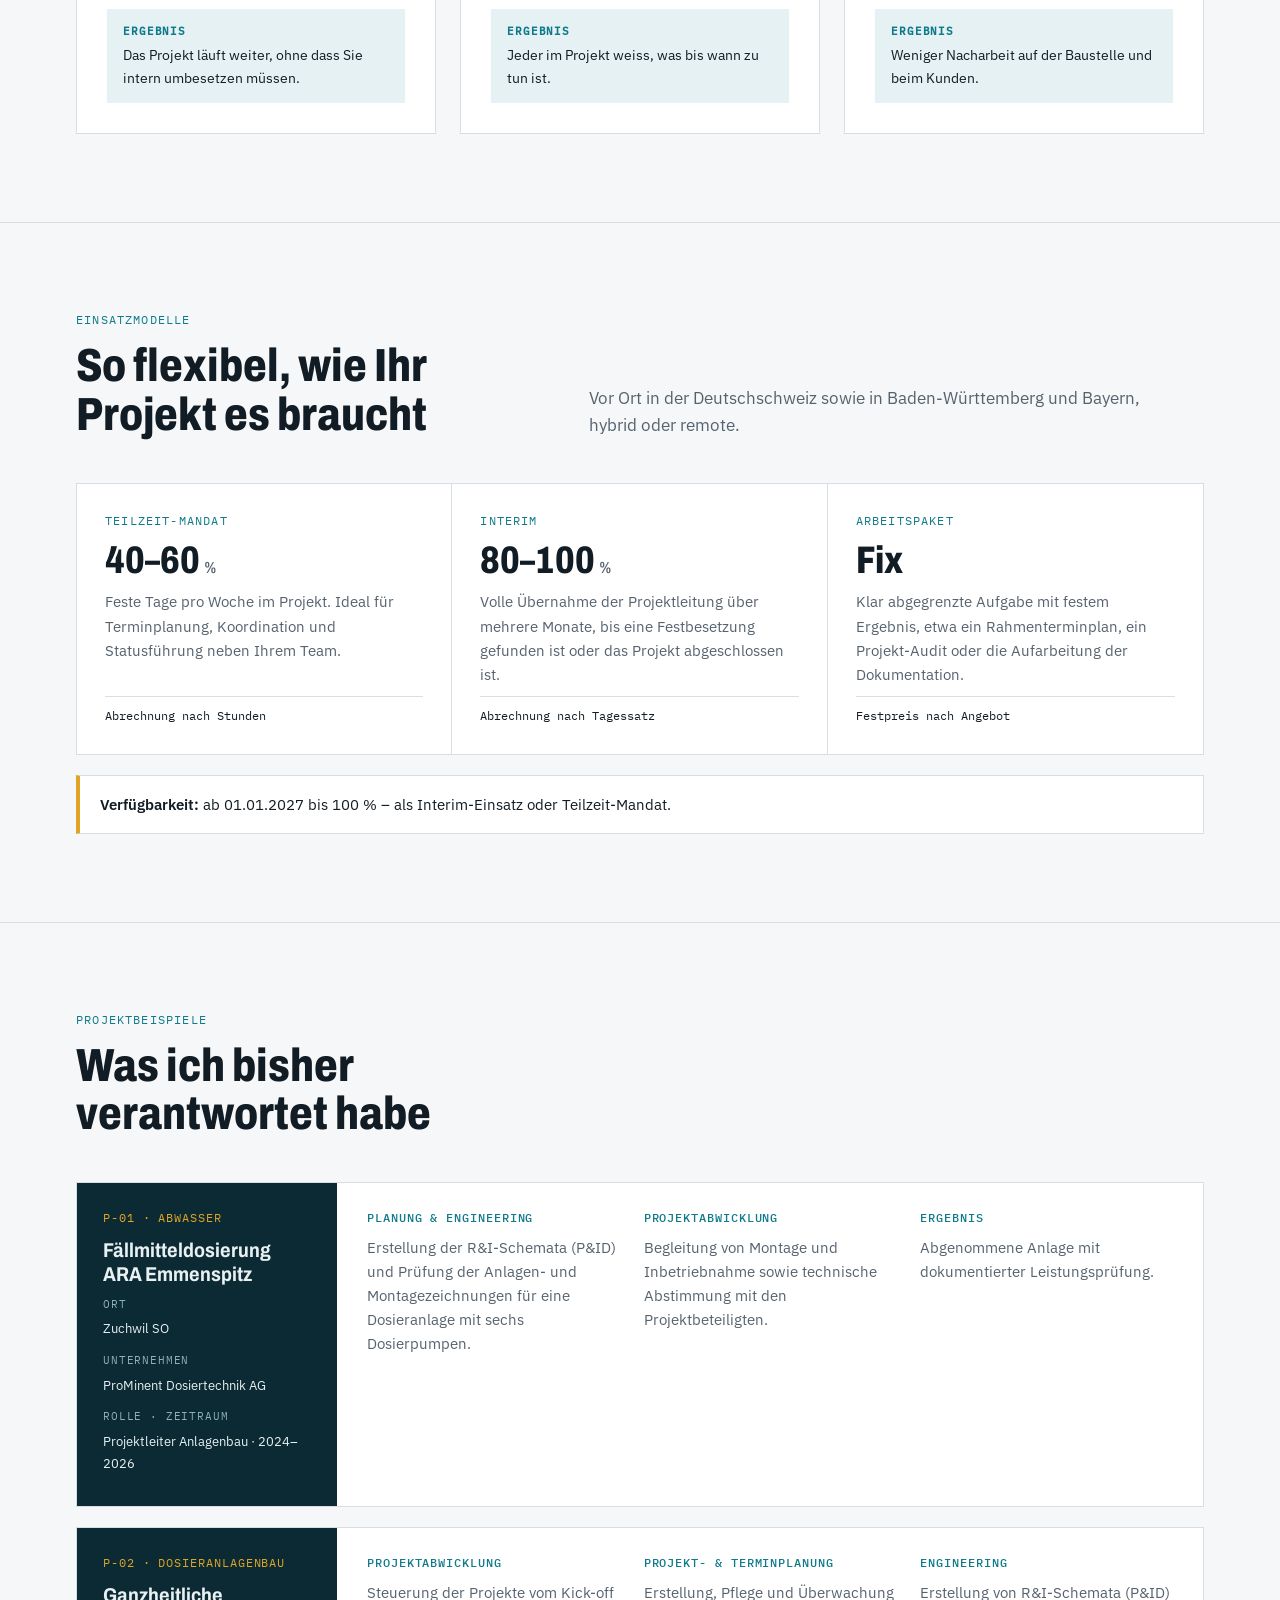
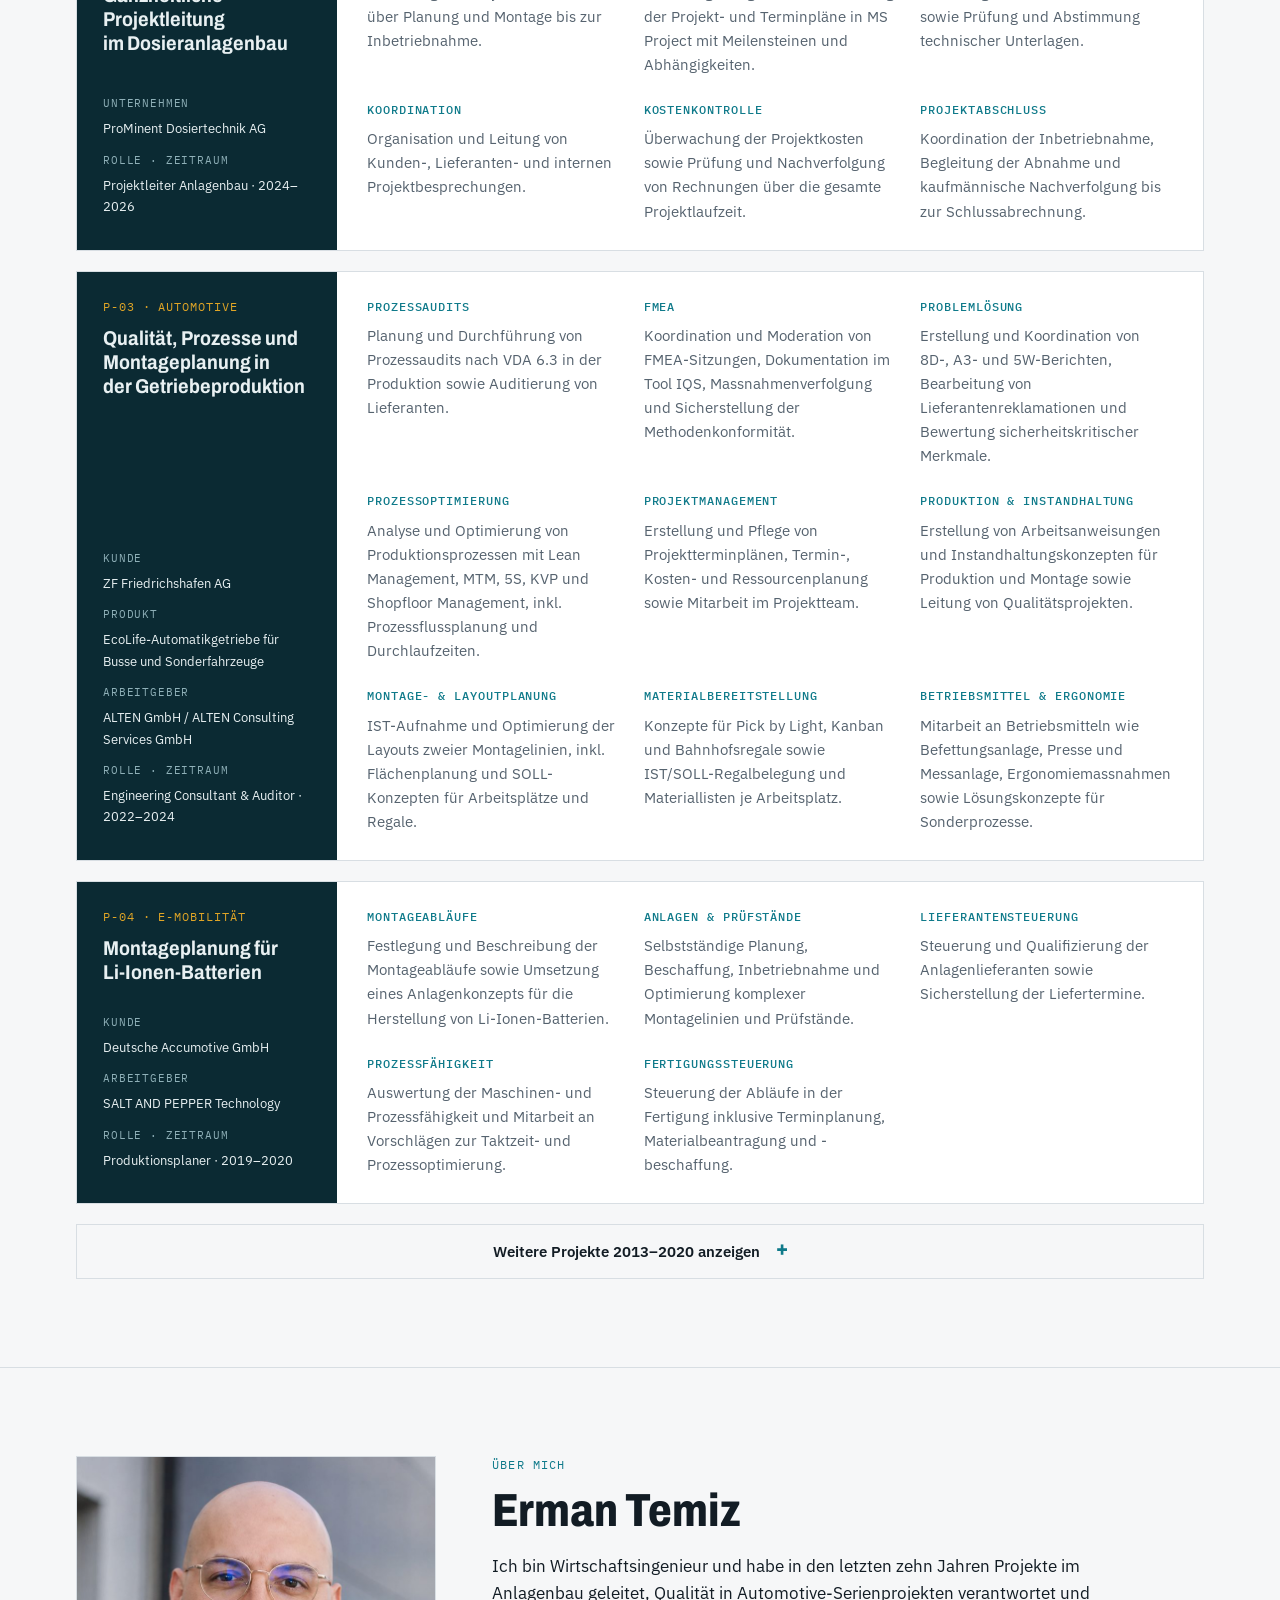
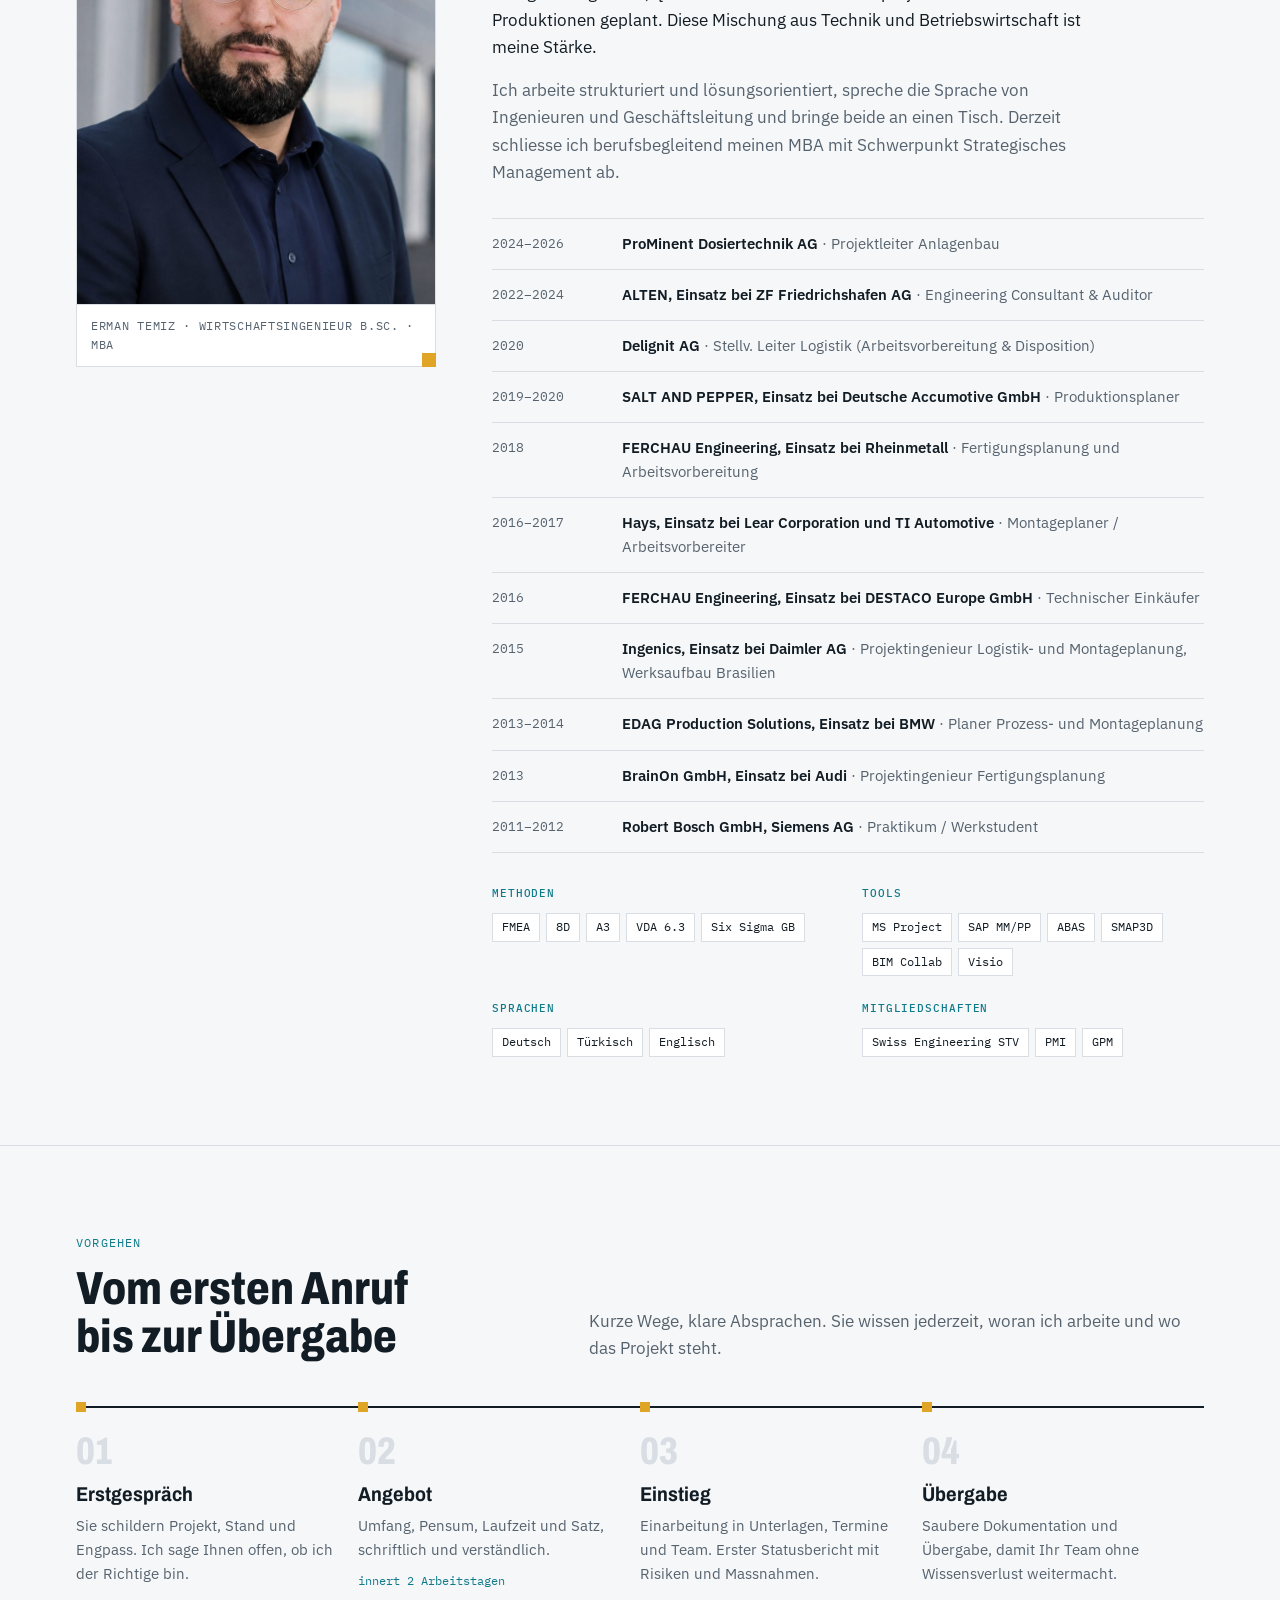
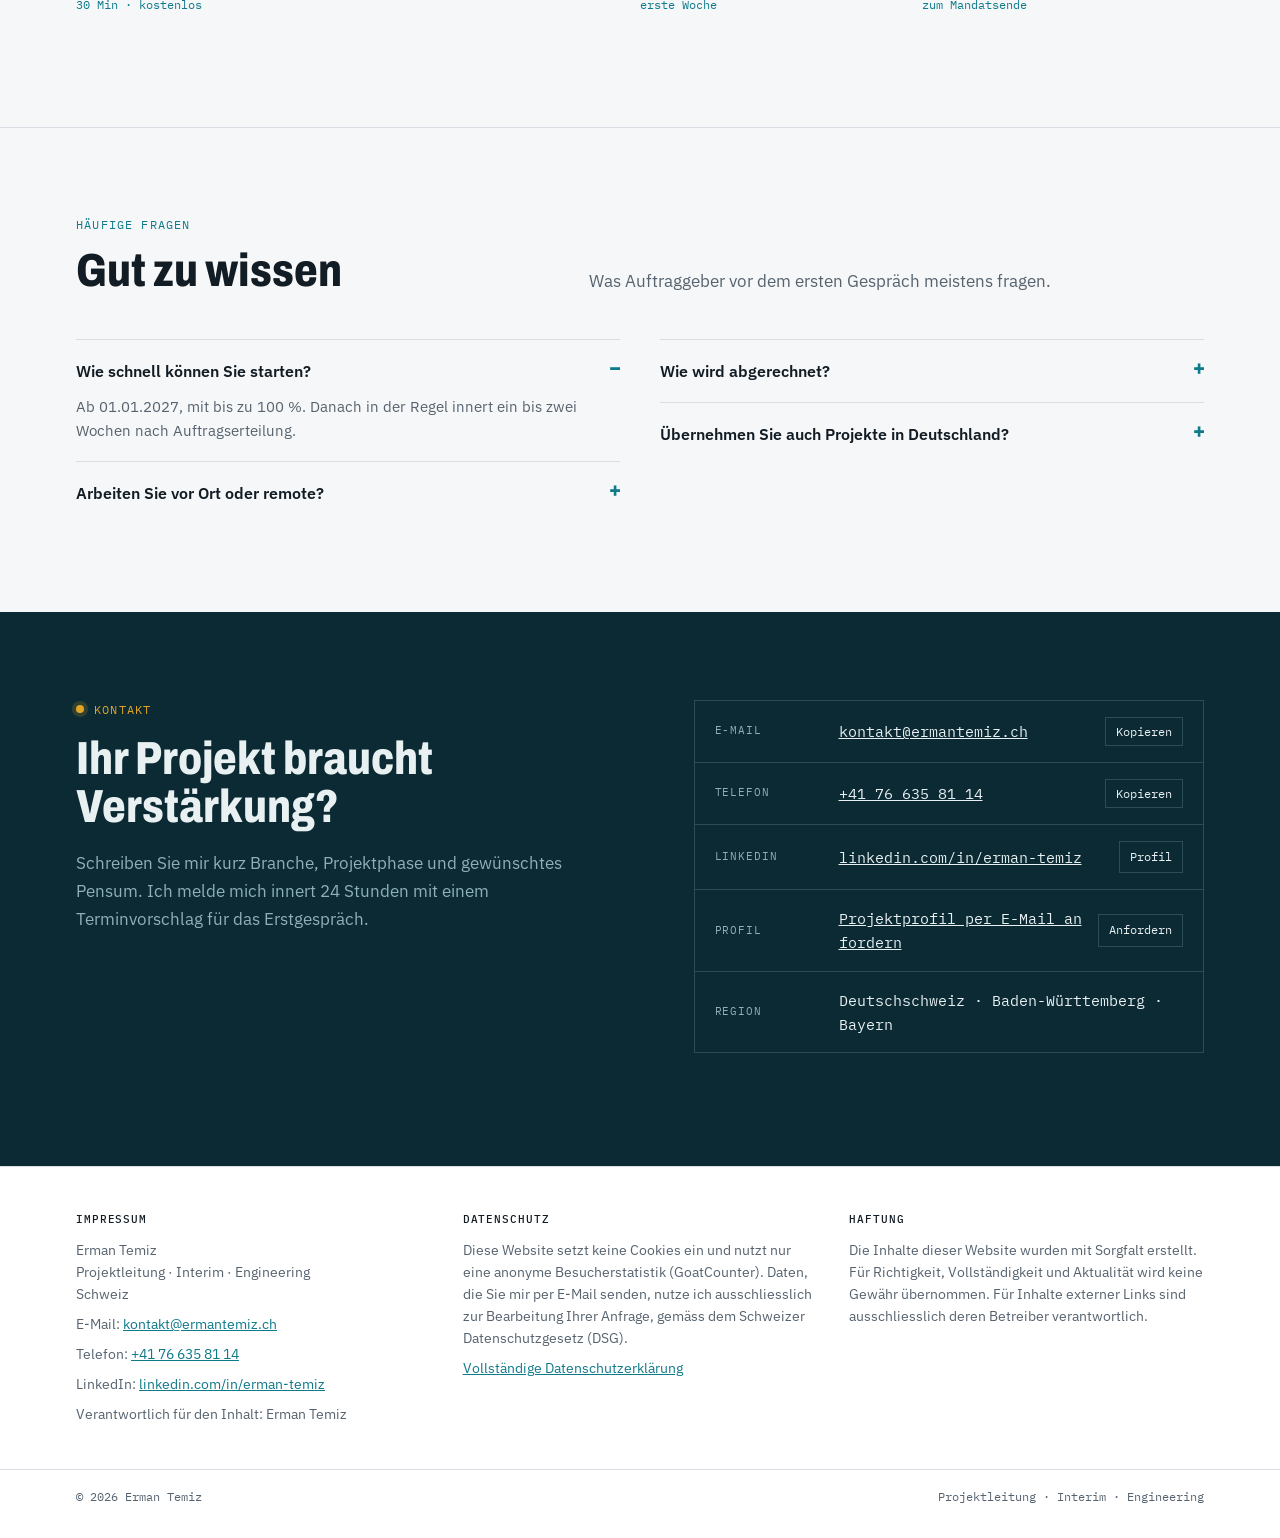
==== commit ca0edd91: "Hell/Dunkel-Umschalter im Header (alle Sprachen + Datenschutz) Co-Authored-By: Claude Opus 5.5 <nore" ====
--- a/index.html
+++ b/index.html
@@ -25,6 +25,7 @@
 <link rel="icon" type="image/png" sizes="32x32" href="/favicon-32.png">
 <link rel="apple-touch-icon" href="/apple-touch-icon.png">
 <link rel="stylesheet" href="fonts/fonts.css">
+<script>try{var t=localStorage.getItem("theme");if(t==="dark"||t==="light")document.documentElement.dataset.theme=t}catch(e){}</script>
 <style>
 /* Layout: engineering consultancy. A deep petrol hero carrying a live P&ID line drawing; below, calm white sections on a strict 12-col grid, hairline rules, mono tag codes as in plant documentation. */
 :root{
@@ -97,6 +98,12 @@
 .lang a + a{border-left:1px solid var(--band-line)}
 .lang a:hover{color:var(--band-ink)}
 .lang a[aria-current="page"]{background:var(--band-ink);color:var(--band)}
+.theme-btn{display:inline-grid;place-items:center;width:34px;height:34px;padding:0;border:1px solid var(--band-line);background:transparent;color:var(--band-ink);cursor:pointer;transition:border-color .15s;flex:none}
+.theme-btn:hover{border-color:var(--band-ink)}
+.theme-btn svg{width:16px;height:16px;display:block}
+.theme-btn .i-sun{display:none}
+:root[data-theme="dark"] .theme-btn .i-sun{display:block}:root[data-theme="dark"] .theme-btn .i-moon{display:none}
+@media (prefers-color-scheme:dark){:root:not([data-theme="light"]) .theme-btn .i-sun{display:block}:root:not([data-theme="light"]) .theme-btn .i-moon{display:none}}
 @media (max-width:560px){.li-link{display:none}}
 @media (max-width:760px){.logo-text span{display:none}}
 
@@ -281,6 +288,7 @@
       <a href="#faq">FAQ</a>
     </nav>
     <div class="lang" role="group" aria-label="Sprache"><a href="https://ermantemiz.ch/" lang="de" hreflang="de" aria-current="page">DE</a><a href="https://ermantemiz.ch/en/" lang="en" hreflang="en">EN</a><a href="https://ermantemiz.ch/tr/" lang="tr" hreflang="tr">TR</a></div>
+    <button class="theme-btn" type="button" id="themeToggle" aria-label="Hell-/Dunkelmodus umschalten" title="Hell-/Dunkelmodus umschalten" hidden><svg class="i-moon" viewBox="0 0 16 16" aria-hidden="true"><path d="M13.5 10.2A6 6 0 0 1 5.8 2.5a6 6 0 1 0 7.7 7.7z" fill="none" stroke="currentColor" stroke-width="1.5" stroke-linejoin="round"/></svg><svg class="i-sun" viewBox="0 0 16 16" aria-hidden="true"><circle cx="8" cy="8" r="3" fill="none" stroke="currentColor" stroke-width="1.5"/><path d="M8 1v2M8 13v2M1 8h2M13 8h2M3 3l1.4 1.4M11.6 11.6 13 13M3 13l1.4-1.4M11.6 4.4 13 3" stroke="currentColor" stroke-width="1.5" stroke-linecap="round"/></svg></button>
     <a class="li-link" href="https://www.linkedin.com/in/erman-temiz/" target="_blank" rel="noopener" aria-label="LinkedIn-Profil von Erman Temiz (öffnet in neuem Tab)">LinkedIn<svg viewBox="0 0 12 12" width="11" height="11" aria-hidden="true"><path d="M4 2h6v6M10 2 3 9" fill="none" stroke="currentColor" stroke-width="1.6"/></svg></a>
     <a class="btn btn-signal" href="#kontakt">Erstgespräch</a>
   </div>
@@ -727,6 +735,21 @@
   });
 });
 </script>
+<script>
+(function(){
+  var b=document.getElementById('themeToggle');if(!b)return;
+  var r=document.documentElement,mq=matchMedia('(prefers-color-scheme: dark)');
+  function cur(){return r.dataset.theme||(mq.matches?'dark':'light')}
+  function sync(){b.setAttribute('aria-pressed',cur()==='dark'?'true':'false')}
+  b.hidden=false;sync();
+  b.addEventListener('click',function(){
+    var n=cur()==='dark'?'light':'dark';r.dataset.theme=n;
+    try{localStorage.setItem('theme',n)}catch(e){}
+    sync();
+  });
+  mq.addEventListener&&mq.addEventListener('change',sync);
+})();
+</script>
 <script data-goatcounter="https://ermantemiz.goatcounter.com/count" async src="https://gc.zgo.at/count.js"></script>
 </body>
 </html>
